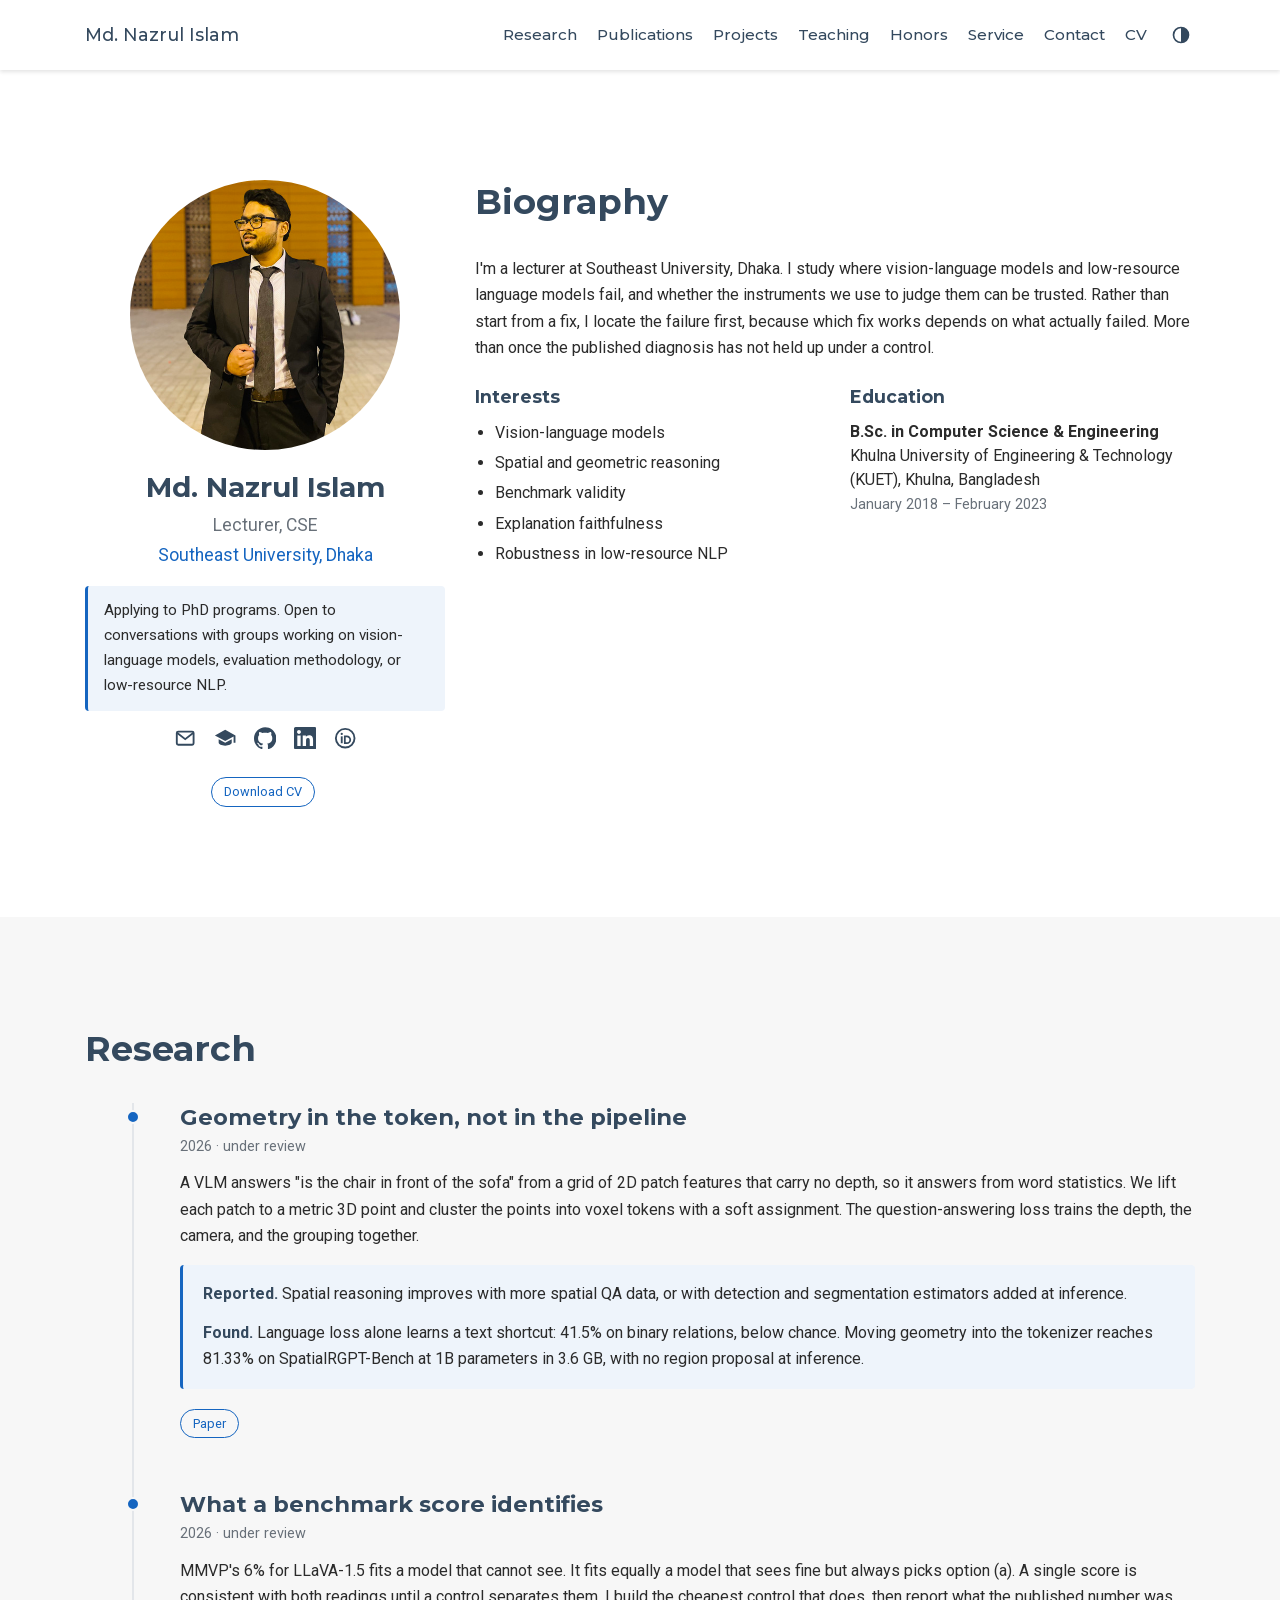
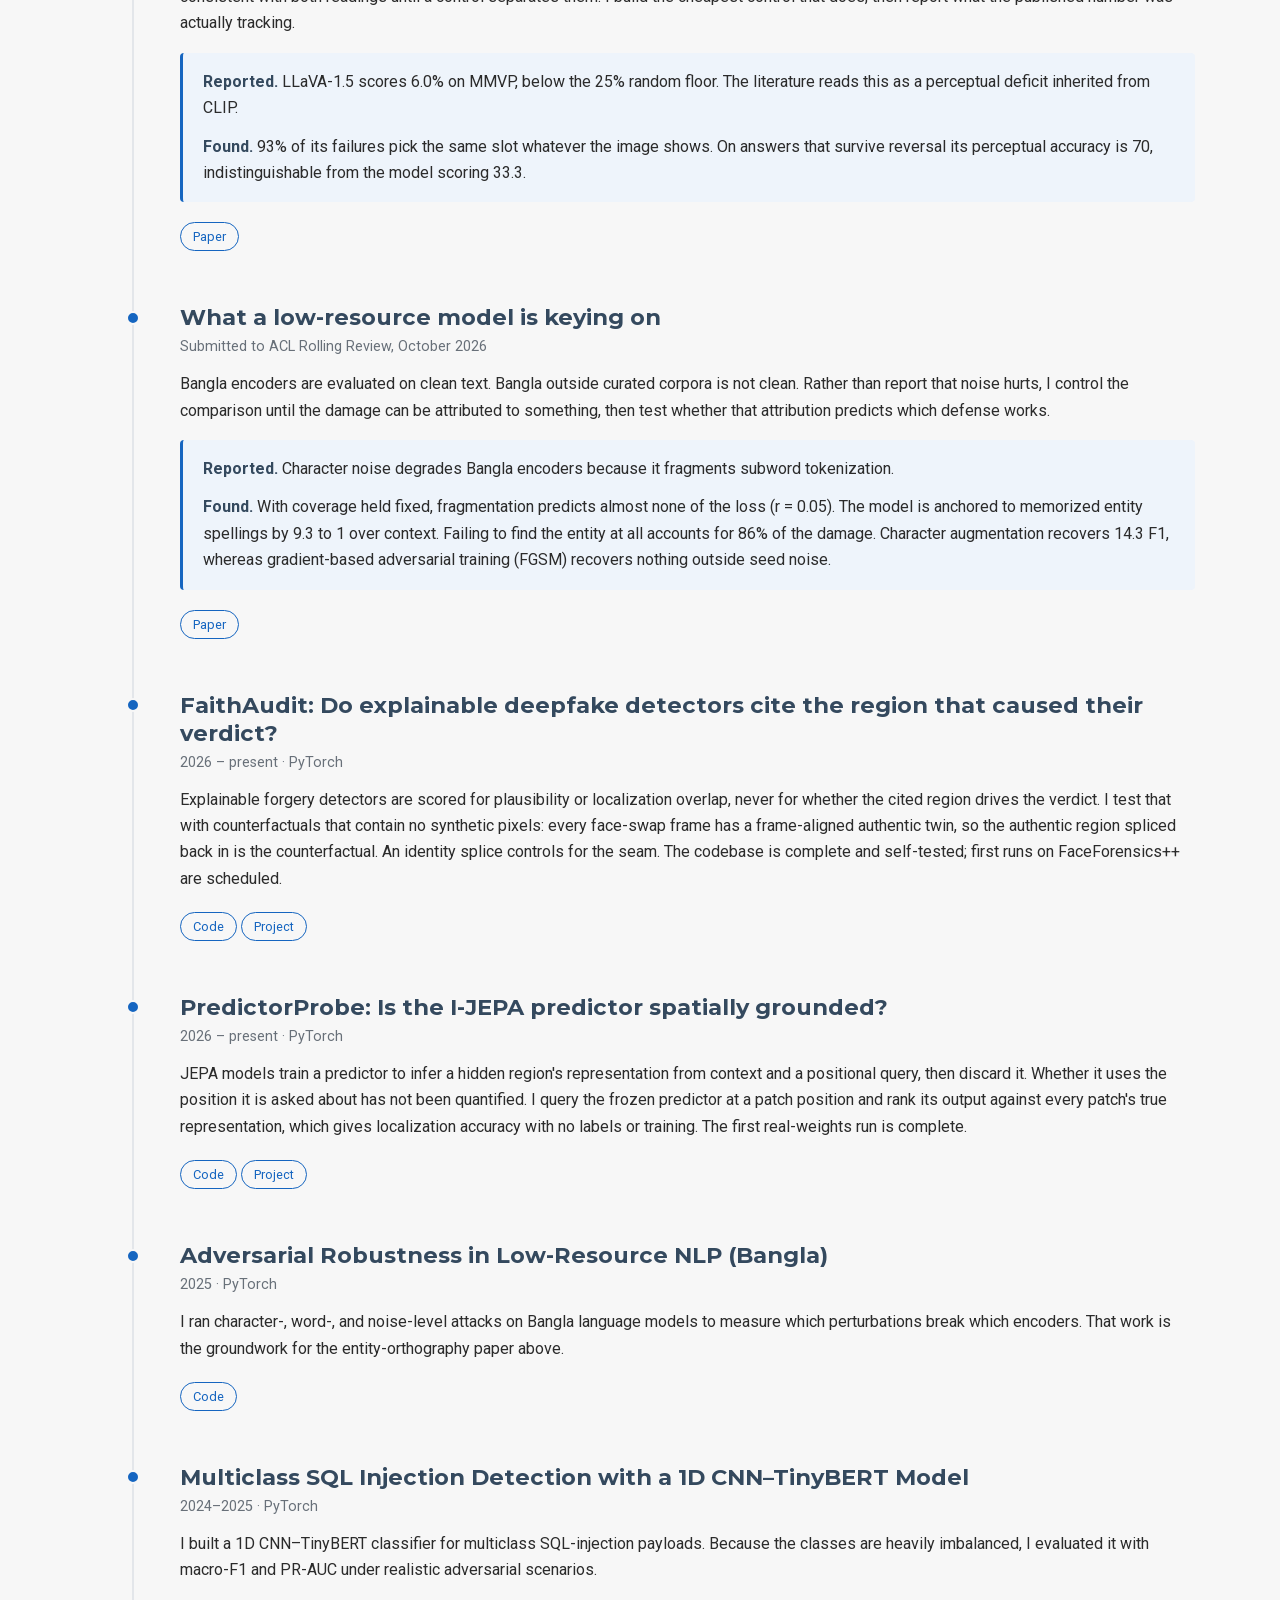
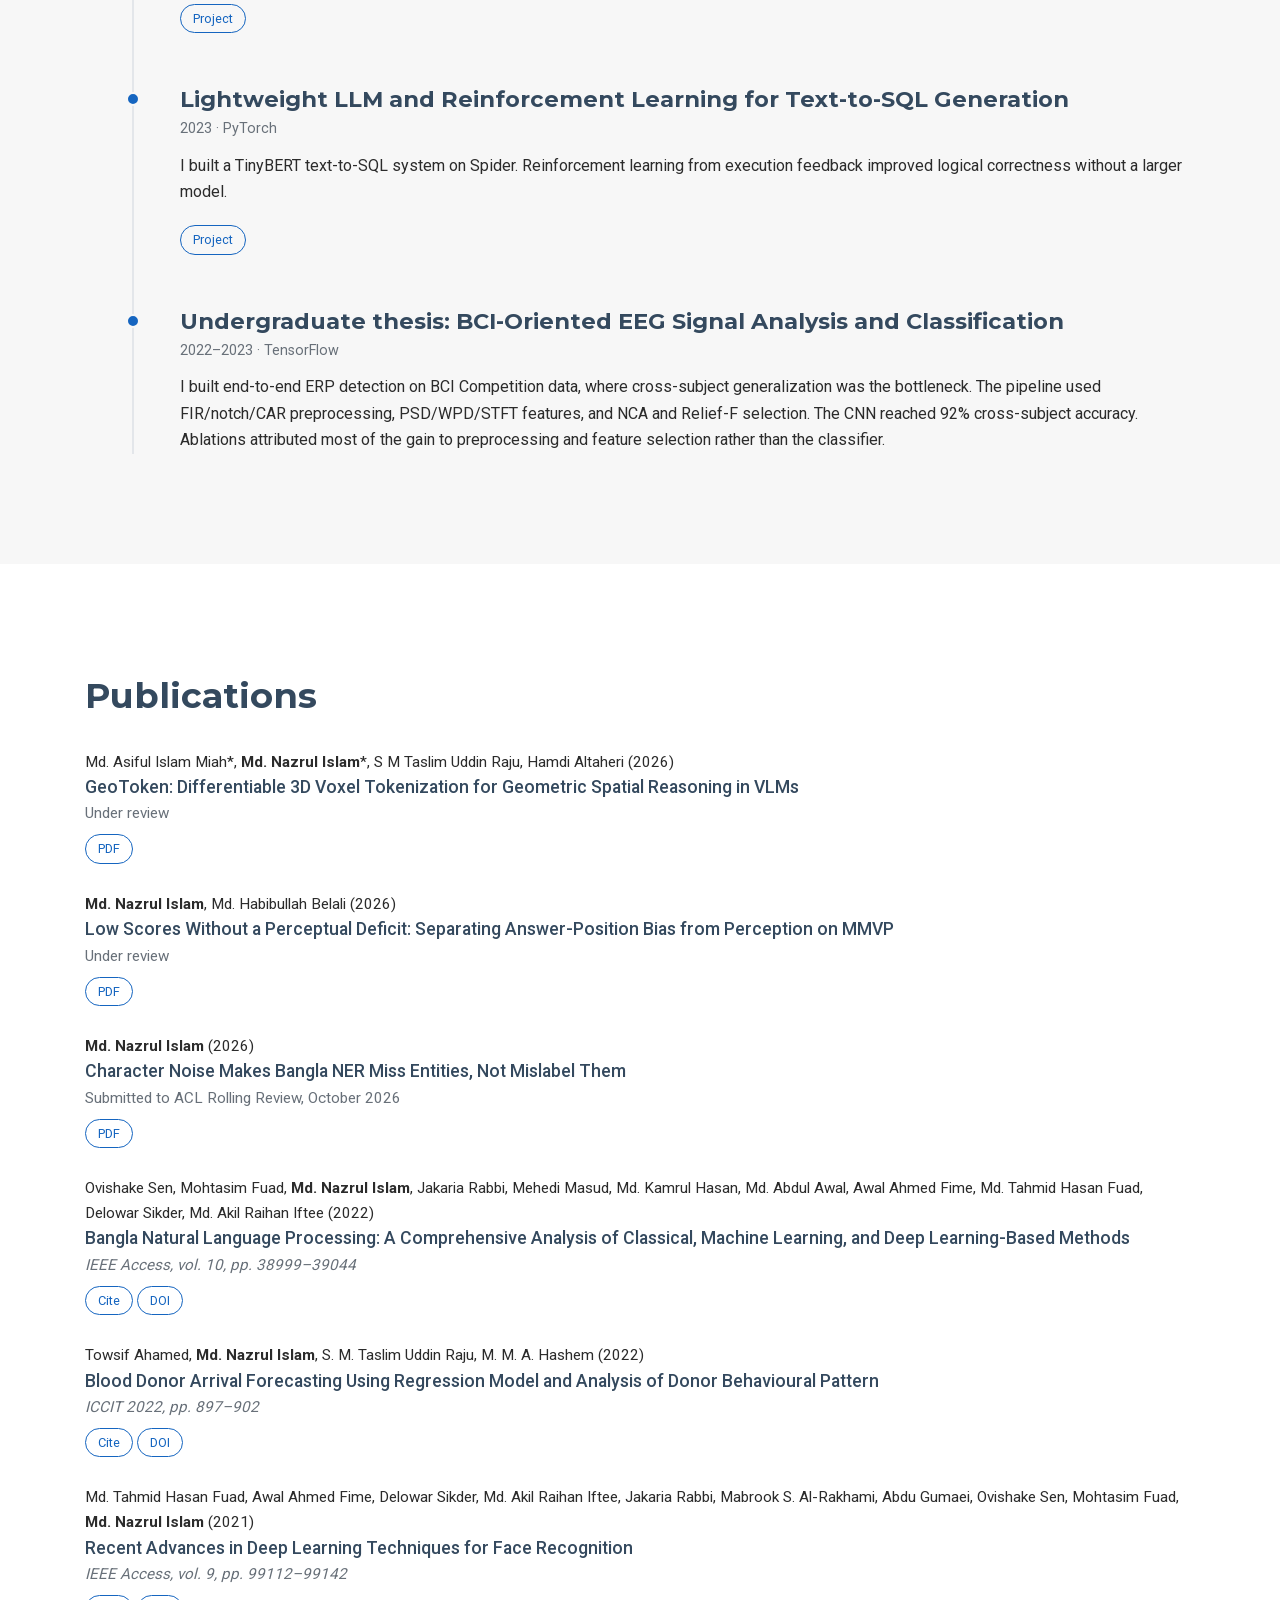
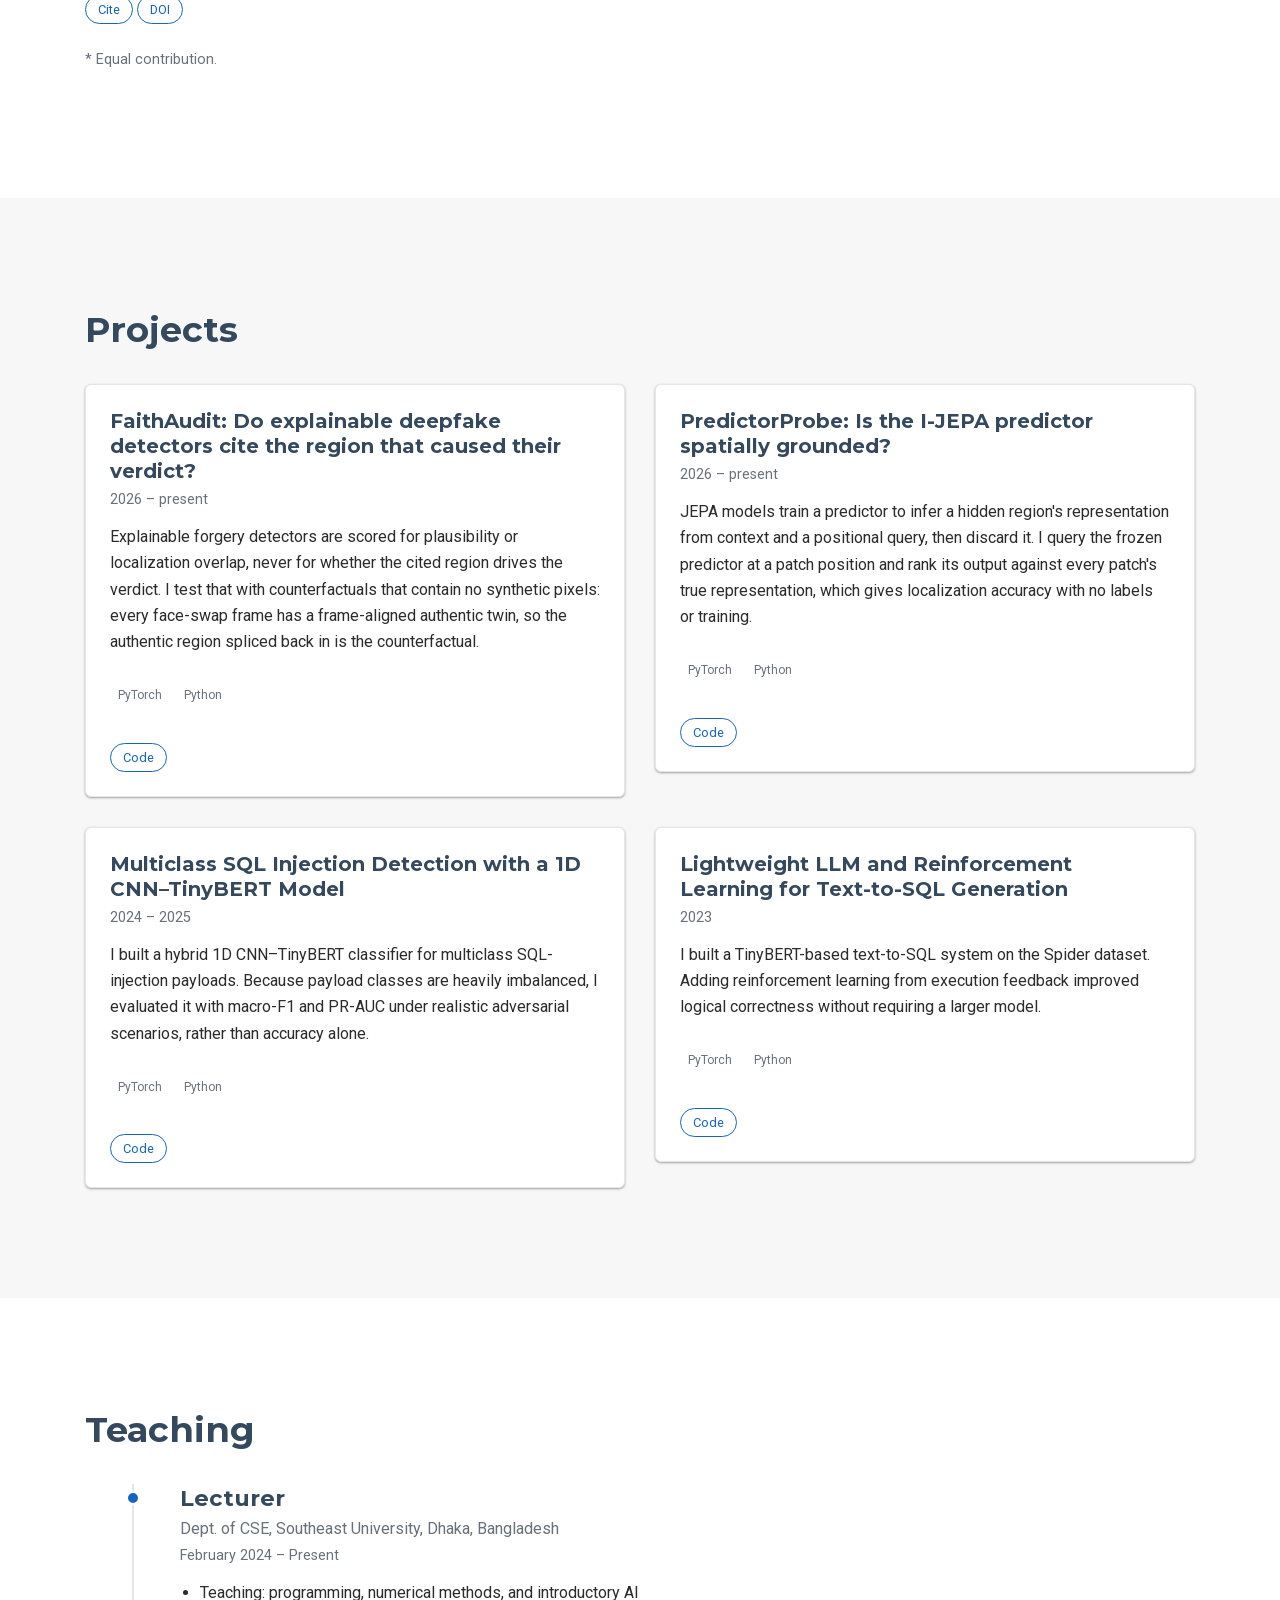
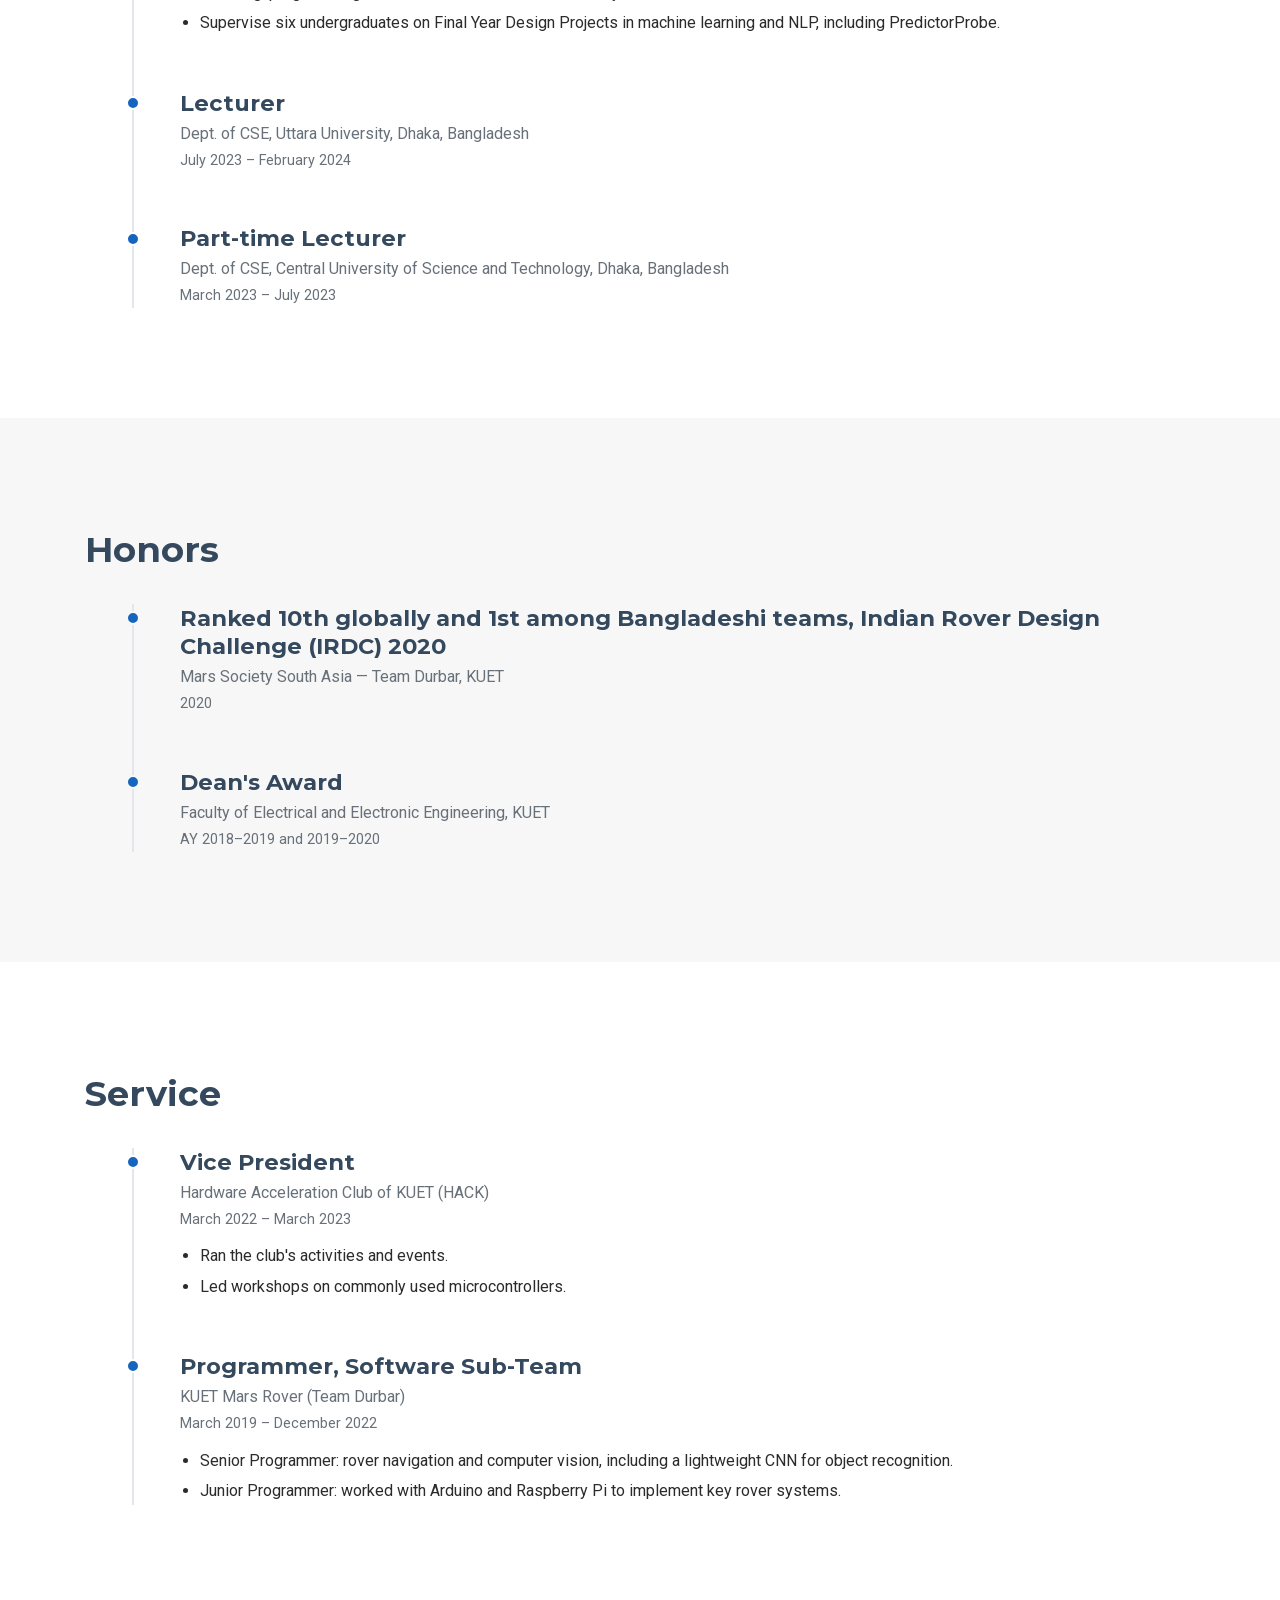
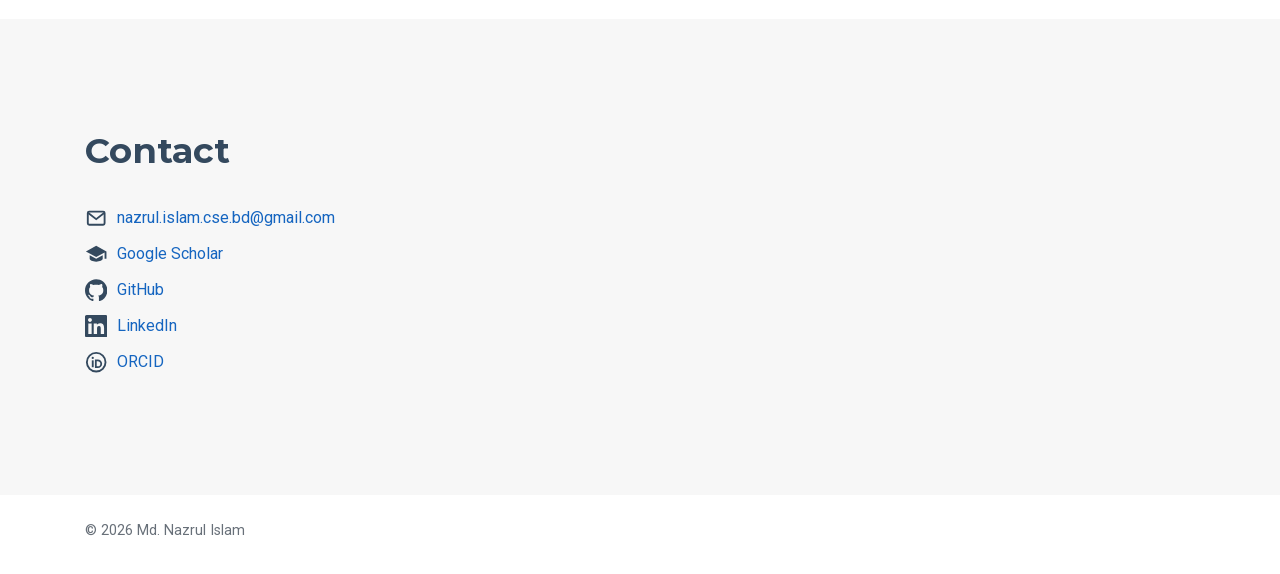
==== index.html @ b2d40207 "GeoToken: list under 2026, the year it was written and submitted Co-Authored-By: Claude Opus 5.5 <no" ====
<!DOCTYPE html>
<html lang="en">
<head>
<meta charset="utf-8">
<meta name="viewport" content="width=device-width, initial-scale=1">
<title>Md. Nazrul Islam — Vision-Language Models and Bangla NLP</title>
<link rel="canonical" href="https://nazrul-99.github.io/">
<meta property="og:type" content="website">
<meta property="og:site_name" content="Md. Nazrul Islam">
<meta property="og:title" content="Md. Nazrul Islam — Vision-Language Models and Bangla NLP">
<meta name="description" content="I&#39;m a lecturer at Southeast University, Dhaka. I study where vision-language models and low-resource language models fail, and whether the instruments we use to judge them can be trusted. Rather than…">
<meta property="og:description" content="I&#39;m a lecturer at Southeast University, Dhaka. I study where vision-language models and low-resource language models fail, and whether the instruments we use to judge them can be trusted. Rather than…">
<meta property="og:url" content="https://nazrul-99.github.io/">
<meta property="og:locale" content="en_US">
<link rel="icon" href="/static/favicon.png" type="image/png">
<meta property="og:image" content="https://nazrul-99.github.io/static/portrait.jpg">
<script type="application/ld+json">{
  "@context": "https://schema.org",
  "@graph": [
    {
      "@type": "Person",
      "@id": "https://nazrul-99.github.io/#person",
      "name": "Md. Nazrul Islam",
      "url": "https://nazrul-99.github.io/",
      "alternateName": [
        "Md Nazrul Islam",
        "Nazrul Islam"
      ],
      "sameAs": [
        "https://orcid.org/0000-0002-6385-5095",
        "https://scholar.google.com/citations?user=qr34ziEAAAAJ",
        "https://github.com/nazrul-99",
        "https://www.linkedin.com/in/md-nazrul-islam-nz/"
      ],
      "jobTitle": "Lecturer, CSE",
      "affiliation": {
        "@type": "Organization",
        "name": "Southeast University, Dhaka",
        "url": "https://cse.seu.edu.bd/employee/profile/MDAzMDA4"
      },
      "image": "https://nazrul-99.github.io/static/portrait.jpg",
      "knowsAbout": [
        "Vision-language models",
        "Spatial and geometric reasoning",
        "Benchmark validity",
        "Explanation faithfulness",
        "Robustness in low-resource NLP"
      ],
      "alumniOf": [
        {
          "@type": "CollegeOrUniversity",
          "name": "Khulna University of Engineering & Technology (KUET)"
        }
      ]
    },
    {
      "@type": "WebSite",
      "@id": "https://nazrul-99.github.io/#website",
      "url": "https://nazrul-99.github.io/",
      "name": "Md. Nazrul Islam",
      "publisher": {
        "@id": "https://nazrul-99.github.io/#person"
      }
    }
  ]
}</script>
<script>
/* Theme toggle -- the one JS allowance (DESIGN.md v2). Sets data-theme on
   <html>, remembers the choice, defaults to prefers-color-scheme. Runs before
   first paint so a stored choice never flashes. With JS off the button stays
   hidden and the OS setting applies. */
(function () {
  var root = document.documentElement, key = "theme", stored = null;
  var osDark = matchMedia("(prefers-color-scheme: dark)");
  try { stored = localStorage.getItem(key); } catch (e) {}
  if (stored === "dark" || stored === "light") root.setAttribute("data-theme", stored);
  function current() { return root.getAttribute("data-theme") || (osDark.matches ? "dark" : "light"); }
  document.addEventListener("DOMContentLoaded", function () {
    var btn = document.getElementById("theme-toggle");
    if (!btn) return;
    function sync() { btn.setAttribute("aria-pressed", String(current() === "dark")); }
    btn.hidden = false;
    sync();
    osDark.addEventListener("change", sync);
    btn.addEventListener("click", function () {
      root.setAttribute("data-theme", current() === "dark" ? "light" : "dark");
      try { localStorage.setItem(key, root.getAttribute("data-theme")); } catch (e) {}
      sync();
    });
  });
})();
</script>
<link rel="stylesheet" href="/static/style.css?v=c84f0a47df">
</head>
<body>
<a class="skip" href="#main">Skip to content</a>
<header class="navbar">
  <div class="container nav-inner">
    <a class="brand" href="#top">Md. Nazrul Islam</a>
    <nav aria-label="Primary">
      <a class="nav-research" href="#research">Research</a>
      <a class="nav-publications" href="#publications">Publications</a>
      <a class="nav-projects" href="#projects">Projects</a>
<a class="nav-teaching" href="#teaching">Teaching</a><a class="nav-honors" href="#honors">Honors</a><a class="nav-service" href="#service">Service</a>      <a class="nav-contact" href="#contact">Contact</a>
      <a href="/cv.pdf" rel="nofollow">CV</a>
      <button id="theme-toggle" type="button" class="theme-toggle" hidden aria-pressed="false" aria-label="Toggle dark mode"><svg class="icon" viewBox="0 0 24 24" aria-hidden="true" focusable="false"><circle cx="12" cy="12" r="9" fill="none" stroke="currentColor" stroke-width="2"/><path d="M12 3a9 9 0 0 1 0 18z" fill="currentColor"/></svg></button>
    </nav>
  </div>
</header>
<main id="main">

<section id="top" class="section about">
  <div class="container about-grid">
    <div class="about-side">
      <img class="portrait" src="/static/portrait.jpg" width="270" height="270" alt="">
      <p class="about-name">Md. Nazrul Islam</p>
<p class="about-role">Lecturer, CSE</p>      <p class="about-org"><a href="https://cse.seu.edu.bd/employee/profile/MDAzMDA4" target="_blank" rel="noopener noreferrer me">Southeast University, Dhaka</a></p>
      <p class="notice">Applying to PhD programs. Open to conversations with groups working on vision-language models, evaluation methodology, or low-resource NLP.</p>
      <ul class="icon-links" aria-label="Profiles">
        <li><a href="mailto:&#110;&#97;&#122;&#114;&#117;&#108;&#46;&#105;&#115;&#108;&#97;&#109;&#46;&#99;&#115;&#101;&#46;&#98;&#100;&#64;&#103;&#109;&#97;&#105;&#108;&#46;&#99;&#111;&#109;" aria-label="Email"><svg class="icon" viewBox="0 0 24 24" aria-hidden="true" focusable="false"><rect x="3" y="5" width="18" height="14" rx="1.5" fill="none" stroke="currentColor" stroke-width="2"/><path d="m3.5 6.5 8.5 6.5 8.5-6.5" fill="none" stroke="currentColor" stroke-width="2"/></svg></a></li>
<li><a href="https://scholar.google.com/citations?user=qr34ziEAAAAJ" target="_blank" rel="noopener noreferrer" aria-label="Google Scholar"><svg class="icon" viewBox="0 0 24 24" aria-hidden="true" focusable="false"><path d="M12 3 1 9l11 6 9-4.91V17h2V9L12 3z" fill="currentColor"/><path d="M5 13.18V17c0 1.66 3.13 3 7 3s7-1.34 7-3v-3.82l-7 3.82-7-3.82z" fill="currentColor"/></svg></a></li><li><a href="https://github.com/nazrul-99" target="_blank" rel="noopener noreferrer" aria-label="GitHub"><svg class="icon" viewBox="0 0 24 24" aria-hidden="true" focusable="false"><path fill="currentColor" d="M12 .297c-6.63 0-12 5.373-12 12 0 5.303 3.438 9.8 8.205 11.385.6.113.82-.258.82-.577 0-.285-.01-1.04-.015-2.04-3.338.724-4.042-1.61-4.042-1.61C4.422 18.07 3.633 17.7 3.633 17.7c-1.087-.744.084-.729.084-.729 1.205.084 1.838 1.236 1.838 1.236 1.07 1.835 2.809 1.305 3.495.998.108-.776.417-1.305.76-1.605-2.665-.3-5.466-1.332-5.466-5.93 0-1.31.465-2.38 1.235-3.22-.135-.303-.54-1.523.105-3.176 0 0 1.005-.322 3.3 1.23.96-.267 1.98-.399 3-.405 1.02.006 2.04.138 3 .405 2.28-1.552 3.285-1.23 3.285-1.23.645 1.653.24 2.873.12 3.176.765.84 1.23 1.91 1.23 3.22 0 4.61-2.805 5.625-5.475 5.92.42.36.81 1.096.81 2.22 0 1.606-.015 2.896-.015 3.286 0 .315.21.69.825.57C20.565 22.092 24 17.592 24 12.297c0-6.627-5.373-12-12-12"/></svg></a></li><li><a href="https://www.linkedin.com/in/md-nazrul-islam-nz/" target="_blank" rel="noopener noreferrer" aria-label="LinkedIn"><svg class="icon" viewBox="0 0 24 24" aria-hidden="true" focusable="false"><path fill="currentColor" d="M20.447 20.452h-3.554v-5.569c0-1.328-.027-3.037-1.852-3.037-1.853 0-2.136 1.445-2.136 2.939v5.667H9.351V9h3.414v1.561h.046c.477-.9 1.637-1.85 3.37-1.85 3.601 0 4.267 2.37 4.267 5.455v6.286zM5.337 7.433c-1.144 0-2.063-.926-2.063-2.065 0-1.138.92-2.063 2.063-2.063 1.14 0 2.064.925 2.064 2.063 0 1.139-.925 2.065-2.064 2.065zm1.782 13.019H3.555V9h3.564v11.452zM22.225 0H1.771C.792 0 0 .774 0 1.729v20.542C0 23.227.792 24 1.771 24h20.451C23.2 24 24 23.227 24 22.271V1.729C24 .774 23.2 0 22.222 0h.003z"/></svg></a></li><li><a href="https://orcid.org/0000-0002-6385-5095" target="_blank" rel="noopener noreferrer" aria-label="ORCID"><svg class="icon" viewBox="0 0 24 24" aria-hidden="true" focusable="false"><circle cx="12" cy="12" r="10" fill="none" stroke="currentColor" stroke-width="2"/><circle cx="8.3" cy="7.4" r="1.2" fill="currentColor"/><path d="M8.3 10v7.4" stroke="currentColor" stroke-width="2"/><path d="M11.6 10h2.1a3.7 3.7 0 0 1 0 7.4h-2.1z" fill="none" stroke="currentColor" stroke-width="1.9"/></svg></a></li>      </ul>
      <p class="about-cv"><a class="btn-pill" href="/cv.pdf" rel="nofollow" download>Download CV</a></p>
    </div>
    <div class="about-main">
      <h1 class="section-title">Biography</h1>
      <p class="bio">I&#39;m a lecturer at Southeast University, Dhaka. I study where vision-language models and low-resource language models fail, and whether the instruments we use to judge them can be trusted. Rather than start from a fix, I locate the failure first, because which fix works depends on what actually failed. More than once the published diagnosis has not held up under a control.</p>
      <div class="about-cols">
        <div>
          <h2 class="label">Interests</h2>
          <ul class="bullets">
<li>Vision-language models</li><li>Spatial and geometric reasoning</li><li>Benchmark validity</li><li>Explanation faithfulness</li><li>Robustness in low-resource NLP</li>          </ul>
        </div>
        <div>
          <h2 class="label">Education</h2>
          <ul class="edu">
            <li>
              <strong>B.Sc. in Computer Science &amp; Engineering</strong><br>
              Khulna University of Engineering &amp; Technology (KUET), Khulna, Bangladesh<br>
              <span class="meta">January 2018 – February 2023</span>
            </li>
          </ul>
        </div>
      </div>
    </div>
  </div>
</section>

<section id="research" class="section">
  <div class="container">
    <h1 class="section-title">Research</h1>
    <ol class="timeline">
      <li class="tl-item">
        <article class="card" id="geometry-in-the-token">
          <h2 class="card-title"><a href="https://drive.google.com/file/d/1ELj4VhWy8dj_DHJAQdN-i3FPRE4wxLzI/view?usp=sharing" target="_blank" rel="noopener noreferrer">Geometry in the token, not in the pipeline</a></h2>
          <p class="card-meta">2026 · under review</p>
          <p class="blurb">A VLM answers &#34;is the chair in front of the sofa&#34; from a grid of 2D patch features that carry no depth, so it answers from word statistics. We lift each patch to a metric 3D point and cluster the points into voxel tokens with a soft assignment. The question-answering loss trains the depth, the camera, and the grouping together.
</p>
          <dl class="claim">
            <div><dt>Reported</dt><dd>Spatial reasoning improves with more spatial QA data, or with detection and segmentation estimators added at inference.
</dd></div>
            <div><dt>Found</dt><dd>Language loss alone learns a text shortcut: 41.5% on binary relations, below chance. Moving geometry into the tokenizer reaches 81.33% on SpatialRGPT-Bench at 1B parameters in 3.6 GB, with no region proposal at inference.
</dd></div>
          </dl>
          <p class="card-actions">
<a class="btn-pill" href="#geotoken">Paper</a>          </p>
        </article>
      </li>
      <li class="tl-item">
        <article class="card" id="what-a-score-identifies">
          <h2 class="card-title"><a href="https://drive.google.com/file/d/1UDr-B_FffHD4PoJ-6FCMyF1hHBAY2T0h/view?usp=drive_link" target="_blank" rel="noopener noreferrer">What a benchmark score identifies</a></h2>
          <p class="card-meta">2026 · under review</p>
          <p class="blurb">MMVP&#39;s 6% for LLaVA-1.5 fits a model that cannot see. It fits equally a model that sees fine but always picks option (a). A single score is consistent with both readings until a control separates them. I build the cheapest control that does, then report what the published number was actually tracking.
</p>
          <dl class="claim">
            <div><dt>Reported</dt><dd>LLaVA-1.5 scores 6.0% on MMVP, below the 25% random floor. The literature reads this as a perceptual deficit inherited from CLIP.
</dd></div>
            <div><dt>Found</dt><dd>93% of its failures pick the same slot whatever the image shows. On answers that survive reversal its perceptual accuracy is 70, indistinguishable from the model scoring 33.3.
</dd></div>
          </dl>
          <p class="card-actions">
<a class="btn-pill" href="#mmvp-position-bias">Paper</a>          </p>
        </article>
      </li>
      <li class="tl-item">
        <article class="card" id="what-a-low-resource-model-keys-on">
          <h2 class="card-title"><a href="https://drive.google.com/file/d/1UVrMuyEz3BboiWVay6Fi1jTbIHSLEYx5/view?usp=sharing" target="_blank" rel="noopener noreferrer">What a low-resource model is keying on</a></h2>
          <p class="card-meta">Submitted to ACL Rolling Review, October 2026</p>
          <p class="blurb">Bangla encoders are evaluated on clean text. Bangla outside curated corpora is not clean. Rather than report that noise hurts, I control the comparison until the damage can be attributed to something, then test whether that attribution predicts which defense works.
</p>
          <dl class="claim">
            <div><dt>Reported</dt><dd>Character noise degrades Bangla encoders because it fragments subword tokenization.
</dd></div>
            <div><dt>Found</dt><dd>With coverage held fixed, fragmentation predicts almost none of the loss (r = 0.05). The model is anchored to memorized entity spellings by 9.3 to 1 over context. Failing to find the entity at all accounts for 86% of the damage. Character augmentation recovers 14.3 F1, whereas gradient-based adversarial training (FGSM) recovers nothing outside seed noise.
</dd></div>
          </dl>
          <p class="card-actions">
<a class="btn-pill" href="#bangla-ner-orthography">Paper</a>          </p>
        </article>
      </li>
      <li class="tl-item">
        <article class="card">
          <h2 class="card-title"><a href="https://github.com/nazrul-99/counterfactual-citation-audit" target="_blank" rel="noopener noreferrer">FaithAudit: Do explainable deepfake detectors cite the region that caused their verdict?</a></h2>
          <p class="card-meta">2026 – present · PyTorch</p>
          <p class="blurb">Explainable forgery detectors are scored for plausibility or localization overlap, never for whether the cited region drives the verdict. I test that with counterfactuals that contain no synthetic pixels: every face-swap frame has a frame-aligned authentic twin, so the authentic region spliced back in is the counterfactual. An identity splice controls for the seam. The codebase is complete and self-tested; first runs on FaceForensics++ are scheduled.</p>
          <p class="card-actions">
<a class="btn-pill" href="https://github.com/nazrul-99/counterfactual-citation-audit" target="_blank" rel="noopener noreferrer">Code</a><a class="btn-pill" href="#faithaudit">Project</a>          </p>
        </article>
      </li>
      <li class="tl-item">
        <article class="card">
          <h2 class="card-title"><a href="https://github.com/nazrul-99/jepa-spatial-probe" target="_blank" rel="noopener noreferrer">PredictorProbe: Is the I-JEPA predictor spatially grounded?</a></h2>
          <p class="card-meta">2026 – present · PyTorch</p>
          <p class="blurb">JEPA models train a predictor to infer a hidden region&#39;s representation from context and a positional query, then discard it. Whether it uses the position it is asked about has not been quantified. I query the frozen predictor at a patch position and rank its output against every patch&#39;s true representation, which gives localization accuracy with no labels or training. The first real-weights run is complete.</p>
          <p class="card-actions">
<a class="btn-pill" href="https://github.com/nazrul-99/jepa-spatial-probe" target="_blank" rel="noopener noreferrer">Code</a><a class="btn-pill" href="#predictorprobe">Project</a>          </p>
        </article>
      </li>
      <li class="tl-item">
        <article class="card">
          <h2 class="card-title"><a href="https://github.com/nazrul-99/Bangla-Ner-Adversial-Attack" target="_blank" rel="noopener noreferrer">Adversarial Robustness in Low-Resource NLP (Bangla)</a></h2>
          <p class="card-meta">2025 · PyTorch</p>
          <p class="blurb">I ran character-, word-, and noise-level attacks on Bangla language models to measure which perturbations break which encoders. That work is the groundwork for the entity-orthography paper above.</p>
          <p class="card-actions">
<a class="btn-pill" href="https://github.com/nazrul-99/Bangla-Ner-Adversial-Attack" target="_blank" rel="noopener noreferrer">Code</a>          </p>
        </article>
      </li>
      <li class="tl-item">
        <article class="card">
          <h2 class="card-title"><a href="#sql-injection">Multiclass SQL Injection Detection with a 1D CNN–TinyBERT Model</a></h2>
          <p class="card-meta">2024–2025 · PyTorch</p>
          <p class="blurb">I built a 1D CNN–TinyBERT classifier for multiclass SQL-injection payloads. Because the classes are heavily imbalanced, I evaluated it with macro-F1 and PR-AUC under realistic adversarial scenarios.</p>
          <p class="card-actions">
<a class="btn-pill" href="#sql-injection">Project</a>          </p>
        </article>
      </li>
      <li class="tl-item">
        <article class="card">
          <h2 class="card-title"><a href="#text-to-sql">Lightweight LLM and Reinforcement Learning for Text-to-SQL Generation</a></h2>
          <p class="card-meta">2023 · PyTorch</p>
          <p class="blurb">I built a TinyBERT text-to-SQL system on Spider. Reinforcement learning from execution feedback improved logical correctness without a larger model.</p>
          <p class="card-actions">
<a class="btn-pill" href="#text-to-sql">Project</a>          </p>
        </article>
      </li>
      <li class="tl-item">
        <article class="card">
          <h2 class="card-title">Undergraduate thesis: BCI-Oriented EEG Signal Analysis and Classification</h2>
          <p class="card-meta">2022–2023 · TensorFlow</p>
          <p class="blurb">I built end-to-end ERP detection on BCI Competition data, where cross-subject generalization was the bottleneck. The pipeline used FIR/notch/CAR preprocessing, PSD/WPD/STFT features, and NCA and Relief-F selection. The CNN reached 92% cross-subject accuracy. Ablations attributed most of the gain to preprocessing and feature selection rather than the classifier.</p>
        </article>
      </li>
    </ol>
  </div>
</section>

<section id="publications" class="section">
  <div class="container">
    <h1 class="section-title">Publications</h1>
    <div class="pub-list">
<article class="pub" id="geotoken">
  <p class="pub-authors">Md. Asiful Islam Miah*, <strong>Md. Nazrul Islam</strong>*, S M Taslim Uddin Raju, Hamdi Altaheri (2026)</p>
  <h2 class="pub-title"><a href="https://drive.google.com/file/d/1ELj4VhWy8dj_DHJAQdN-i3FPRE4wxLzI/view?usp=sharing" target="_blank" rel="noopener noreferrer">GeoToken: Differentiable 3D Voxel Tokenization for Geometric Spatial Reasoning in VLMs</a></h2>
  <p class="pub-venue">Under review</p>
  <div class="pub-actions">
<a class="btn-pill" href="https://drive.google.com/file/d/1ELj4VhWy8dj_DHJAQdN-i3FPRE4wxLzI/view?usp=sharing" target="_blank" rel="noopener noreferrer">PDF</a>  </div>
</article><article class="pub" id="mmvp-position-bias">
  <p class="pub-authors"><strong>Md. Nazrul Islam</strong>, Md. Habibullah Belali (2026)</p>
  <h2 class="pub-title"><a href="https://drive.google.com/file/d/1UDr-B_FffHD4PoJ-6FCMyF1hHBAY2T0h/view?usp=drive_link" target="_blank" rel="noopener noreferrer">Low Scores Without a Perceptual Deficit: Separating Answer-Position Bias from Perception on MMVP</a></h2>
  <p class="pub-venue">Under review</p>
  <div class="pub-actions">
<a class="btn-pill" href="https://drive.google.com/file/d/1UDr-B_FffHD4PoJ-6FCMyF1hHBAY2T0h/view?usp=drive_link" target="_blank" rel="noopener noreferrer">PDF</a>  </div>
</article><article class="pub" id="bangla-ner-orthography">
  <p class="pub-authors"><strong>Md. Nazrul Islam</strong> (2026)</p>
  <h2 class="pub-title"><a href="https://drive.google.com/file/d/1UVrMuyEz3BboiWVay6Fi1jTbIHSLEYx5/view?usp=sharing" target="_blank" rel="noopener noreferrer">Character Noise Makes Bangla NER Miss Entities, Not Mislabel Them</a></h2>
  <p class="pub-venue">Submitted to ACL Rolling Review, October 2026</p>
  <div class="pub-actions">
<a class="btn-pill" href="https://drive.google.com/file/d/1UVrMuyEz3BboiWVay6Fi1jTbIHSLEYx5/view?usp=sharing" target="_blank" rel="noopener noreferrer">PDF</a>  </div>
</article><article class="pub" id="bnlp-survey">
  <p class="pub-authors">Ovishake Sen, Mohtasim Fuad, <strong>Md. Nazrul Islam</strong>, Jakaria Rabbi, Mehedi Masud, Md. Kamrul Hasan, Md. Abdul Awal, Awal Ahmed Fime, Md. Tahmid Hasan Fuad, Delowar Sikder, Md. Akil Raihan Iftee (2022)</p>
  <h2 class="pub-title"><a href="https://doi.org/10.1109/ACCESS.2022.3165563" target="_blank" rel="noopener noreferrer">Bangla Natural Language Processing: A Comprehensive Analysis of Classical, Machine Learning, and Deep Learning-Based Methods</a></h2>
  <p class="pub-venue"><em>IEEE Access, vol. 10, pp. 38999–39044</em></p>
  <div class="pub-actions">
    <details class="cite">
      <summary class="btn-pill">Cite</summary>
      <pre>@article{sen2022bangla,
  author  = {Sen, Ovishake and Fuad, Mohtasim and Islam, Md. Nazrul and Rabbi, Jakaria and Masud, Mehedi and Hasan, Md. Kamrul and Awal, Md. Abdul and Fime, Awal Ahmed and Fuad, Md. Tahmid Hasan and Sikder, Delowar and Iftee, Md. Akil Raihan},
  title   = {Bangla Natural Language Processing: A Comprehensive Analysis of Classical, Machine Learning, and Deep Learning-Based Methods},
  journal = {IEEE Access},
  volume  = {10},
  pages   = {38999--39044},
  year    = {2022},
  doi     = {10.1109/ACCESS.2022.3165563}
}
</pre>
    </details>
<a class="btn-pill" href="https://doi.org/10.1109/ACCESS.2022.3165563" target="_blank" rel="noopener noreferrer">DOI</a>  </div>
</article><article class="pub" id="blood-donor-forecasting">
  <p class="pub-authors">Towsif Ahamed, <strong>Md. Nazrul Islam</strong>, S. M. Taslim Uddin Raju, M. M. A. Hashem (2022)</p>
  <h2 class="pub-title"><a href="https://doi.org/10.1109/ICCIT57492.2022.10054710" target="_blank" rel="noopener noreferrer">Blood Donor Arrival Forecasting Using Regression Model and Analysis of Donor Behavioural Pattern</a></h2>
  <p class="pub-venue"><em>ICCIT 2022, pp. 897–902</em></p>
  <div class="pub-actions">
    <details class="cite">
      <summary class="btn-pill">Cite</summary>
      <pre>@inproceedings{ahamed2022blood,
  author    = {Ahamed, Towsif and Islam, Md. Nazrul and Raju, S. M. Taslim Uddin and Hashem, M. M. A.},
  title     = {Blood Donor Arrival Forecasting Using Regression Model and Analysis of Donor Behavioural Pattern},
  booktitle = {2022 25th International Conference on Computer and Information Technology (ICCIT)},
  pages     = {897--902},
  year      = {2022},
  doi       = {10.1109/ICCIT57492.2022.10054710}
}
</pre>
    </details>
<a class="btn-pill" href="https://doi.org/10.1109/ICCIT57492.2022.10054710" target="_blank" rel="noopener noreferrer">DOI</a>  </div>
</article><article class="pub" id="face-recognition-survey">
  <p class="pub-authors">Md. Tahmid Hasan Fuad, Awal Ahmed Fime, Delowar Sikder, Md. Akil Raihan Iftee, Jakaria Rabbi, Mabrook S. Al-Rakhami, Abdu Gumaei, Ovishake Sen, Mohtasim Fuad, <strong>Md. Nazrul Islam</strong> (2021)</p>
  <h2 class="pub-title"><a href="https://doi.org/10.1109/ACCESS.2021.3096136" target="_blank" rel="noopener noreferrer">Recent Advances in Deep Learning Techniques for Face Recognition</a></h2>
  <p class="pub-venue"><em>IEEE Access, vol. 9, pp. 99112–99142</em></p>
  <div class="pub-actions">
    <details class="cite">
      <summary class="btn-pill">Cite</summary>
      <pre>@article{fuad2021recent,
  author  = {Fuad, Md. Tahmid Hasan and Fime, Awal Ahmed and Sikder, Delowar and Iftee, Md. Akil Raihan and Rabbi, Jakaria and Al-Rakhami, Mabrook S. and Gumaei, Abdu and Sen, Ovishake and Fuad, Mohtasim and Islam, Md. Nazrul},
  title   = {Recent Advances in Deep Learning Techniques for Face Recognition},
  journal = {IEEE Access},
  volume  = {9},
  pages   = {99112--99142},
  year    = {2021},
  doi     = {10.1109/ACCESS.2021.3096136}
}
</pre>
    </details>
<a class="btn-pill" href="https://doi.org/10.1109/ACCESS.2021.3096136" target="_blank" rel="noopener noreferrer">DOI</a>  </div>
</article>    </div>
<p class="footnote">* Equal contribution.</p>  </div>
</section>

<section id="projects" class="section">
  <div class="container">
    <h1 class="section-title">Projects</h1>
    <div class="card-grid">
<article class="card project-card" id="faithaudit">
  <h2 class="card-title"><a href="https://github.com/nazrul-99/counterfactual-citation-audit" target="_blank" rel="noopener noreferrer">FaithAudit: Do explainable deepfake detectors cite the region that caused their verdict?</a></h2>
<p class="card-meta">2026 – present</p>  <p>Explainable forgery detectors are scored for plausibility or localization overlap, never for whether the cited region drives the verdict. I test that with counterfactuals that contain no synthetic pixels: every face-swap frame has a frame-aligned authentic twin, so the authentic region spliced back in is the counterfactual.
</p>
  <p class="tags"><span class="tag">PyTorch</span><span class="tag">Python</span></p>
  <p class="card-actions"><a class="btn-pill" href="https://github.com/nazrul-99/counterfactual-citation-audit" target="_blank" rel="noopener noreferrer">Code</a></p>
</article><article class="card project-card" id="predictorprobe">
  <h2 class="card-title"><a href="https://github.com/nazrul-99/jepa-spatial-probe" target="_blank" rel="noopener noreferrer">PredictorProbe: Is the I-JEPA predictor spatially grounded?</a></h2>
<p class="card-meta">2026 – present</p>  <p>JEPA models train a predictor to infer a hidden region&#39;s representation from context and a positional query, then discard it. I query the frozen predictor at a patch position and rank its output against every patch&#39;s true representation, which gives localization accuracy with no labels or training.
</p>
  <p class="tags"><span class="tag">PyTorch</span><span class="tag">Python</span></p>
  <p class="card-actions"><a class="btn-pill" href="https://github.com/nazrul-99/jepa-spatial-probe" target="_blank" rel="noopener noreferrer">Code</a></p>
</article><article class="card project-card" id="sql-injection">
  <h2 class="card-title"><a href="https://github.com/nazrul-99/SQLi" target="_blank" rel="noopener noreferrer">Multiclass SQL Injection Detection with a 1D CNN–TinyBERT Model</a></h2>
<p class="card-meta">2024 – 2025</p>  <p>I built a hybrid 1D CNN–TinyBERT classifier for multiclass SQL-injection payloads. Because payload classes are heavily imbalanced, I evaluated it with macro-F1 and PR-AUC under realistic adversarial scenarios, rather than accuracy alone.
</p>
  <p class="tags"><span class="tag">PyTorch</span><span class="tag">Python</span></p>
  <p class="card-actions"><a class="btn-pill" href="https://github.com/nazrul-99/SQLi" target="_blank" rel="noopener noreferrer">Code</a></p>
</article><article class="card project-card" id="text-to-sql">
  <h2 class="card-title"><a href="https://github.com/nazrul-99/Text-to-Sql" target="_blank" rel="noopener noreferrer">Lightweight LLM and Reinforcement Learning for Text-to-SQL Generation</a></h2>
<p class="card-meta">2023</p>  <p>I built a TinyBERT-based text-to-SQL system on the Spider dataset. Adding reinforcement learning from execution feedback improved logical correctness without requiring a larger model.
</p>
  <p class="tags"><span class="tag">PyTorch</span><span class="tag">Python</span></p>
  <p class="card-actions"><a class="btn-pill" href="https://github.com/nazrul-99/Text-to-Sql" target="_blank" rel="noopener noreferrer">Code</a></p>
</article>    </div>
  </div>
</section>

<section id="teaching" class="section">
  <div class="container">
    <h1 class="section-title">Teaching</h1>
    <ol class="timeline">
      <li class="tl-item">
        <article class="card">
          <h2 class="card-title">Lecturer</h2>
          <p class="card-subtitle">Dept. of CSE, Southeast University, Dhaka, Bangladesh</p>
          <p class="card-meta">February 2024 – Present</p>
          <ul class="bullets">
<li>Teaching: programming, numerical methods, and introductory AI</li><li>Supervise six undergraduates on Final Year Design Projects in machine learning and NLP, including PredictorProbe.</li>          </ul>
        </article>
      </li>
      <li class="tl-item">
        <article class="card">
          <h2 class="card-title">Lecturer</h2>
          <p class="card-subtitle">Dept. of CSE, Uttara University, Dhaka, Bangladesh</p>
          <p class="card-meta">July 2023 – February 2024</p>
        </article>
      </li>
      <li class="tl-item">
        <article class="card">
          <h2 class="card-title">Part-time Lecturer</h2>
          <p class="card-subtitle">Dept. of CSE, Central University of Science and Technology, Dhaka, Bangladesh</p>
          <p class="card-meta">March 2023 – July 2023</p>
        </article>
      </li>
    </ol>
  </div>
</section>

<section id="honors" class="section">
  <div class="container">
    <h1 class="section-title">Honors</h1>
    <ol class="timeline">
      <li class="tl-item">
        <article class="card">
          <h2 class="card-title">Ranked 10th globally and 1st among Bangladeshi teams, Indian Rover Design Challenge (IRDC) 2020</h2>
<p class="card-subtitle">Mars Society South Asia — Team Durbar, KUET</p>          <p class="card-meta">2020</p>
        </article>
      </li>
      <li class="tl-item">
        <article class="card">
          <h2 class="card-title">Dean&#39;s Award</h2>
<p class="card-subtitle">Faculty of Electrical and Electronic Engineering, KUET</p>          <p class="card-meta">AY 2018–2019 and 2019–2020</p>
        </article>
      </li>
    </ol>
  </div>
</section>
<section id="service" class="section">
  <div class="container">
    <h1 class="section-title">Service</h1>
    <ol class="timeline">
      <li class="tl-item">
        <article class="card">
          <h2 class="card-title">Vice President</h2>
<p class="card-subtitle">Hardware Acceleration Club of KUET (HACK)</p>          <p class="card-meta">March 2022 – March 2023</p>
          <ul class="bullets">
<li>Ran the club&#39;s activities and events.</li><li>Led workshops on commonly used microcontrollers.</li>          </ul>
        </article>
      </li>
      <li class="tl-item">
        <article class="card">
          <h2 class="card-title">Programmer, Software Sub-Team</h2>
<p class="card-subtitle">KUET Mars Rover (Team Durbar)</p>          <p class="card-meta">March 2019 – December 2022</p>
          <ul class="bullets">
<li>Senior Programmer: rover navigation and computer vision, including a lightweight CNN for object recognition.</li><li>Junior Programmer: worked with Arduino and Raspberry Pi to implement key rover systems.</li>          </ul>
        </article>
      </li>
    </ol>
  </div>
</section>

<section id="contact" class="section">
  <div class="container">
    <h1 class="section-title">Contact</h1>
    <ul class="contact-list">
      <li><svg class="icon" viewBox="0 0 24 24" aria-hidden="true" focusable="false"><rect x="3" y="5" width="18" height="14" rx="1.5" fill="none" stroke="currentColor" stroke-width="2"/><path d="m3.5 6.5 8.5 6.5 8.5-6.5" fill="none" stroke="currentColor" stroke-width="2"/></svg> <a href="mailto:&#110;&#97;&#122;&#114;&#117;&#108;&#46;&#105;&#115;&#108;&#97;&#109;&#46;&#99;&#115;&#101;&#46;&#98;&#100;&#64;&#103;&#109;&#97;&#105;&#108;&#46;&#99;&#111;&#109;">&#110;&#97;&#122;&#114;&#117;&#108;&#46;&#105;&#115;&#108;&#97;&#109;&#46;&#99;&#115;&#101;&#46;&#98;&#100;&#64;&#103;&#109;&#97;&#105;&#108;&#46;&#99;&#111;&#109;</a></li>
<li><svg class="icon" viewBox="0 0 24 24" aria-hidden="true" focusable="false"><path d="M12 3 1 9l11 6 9-4.91V17h2V9L12 3z" fill="currentColor"/><path d="M5 13.18V17c0 1.66 3.13 3 7 3s7-1.34 7-3v-3.82l-7 3.82-7-3.82z" fill="currentColor"/></svg> <a href="https://scholar.google.com/citations?user=qr34ziEAAAAJ" target="_blank" rel="noopener noreferrer">Google Scholar</a></li><li><svg class="icon" viewBox="0 0 24 24" aria-hidden="true" focusable="false"><path fill="currentColor" d="M12 .297c-6.63 0-12 5.373-12 12 0 5.303 3.438 9.8 8.205 11.385.6.113.82-.258.82-.577 0-.285-.01-1.04-.015-2.04-3.338.724-4.042-1.61-4.042-1.61C4.422 18.07 3.633 17.7 3.633 17.7c-1.087-.744.084-.729.084-.729 1.205.084 1.838 1.236 1.838 1.236 1.07 1.835 2.809 1.305 3.495.998.108-.776.417-1.305.76-1.605-2.665-.3-5.466-1.332-5.466-5.93 0-1.31.465-2.38 1.235-3.22-.135-.303-.54-1.523.105-3.176 0 0 1.005-.322 3.3 1.23.96-.267 1.98-.399 3-.405 1.02.006 2.04.138 3 .405 2.28-1.552 3.285-1.23 3.285-1.23.645 1.653.24 2.873.12 3.176.765.84 1.23 1.91 1.23 3.22 0 4.61-2.805 5.625-5.475 5.92.42.36.81 1.096.81 2.22 0 1.606-.015 2.896-.015 3.286 0 .315.21.69.825.57C20.565 22.092 24 17.592 24 12.297c0-6.627-5.373-12-12-12"/></svg> <a href="https://github.com/nazrul-99" target="_blank" rel="noopener noreferrer">GitHub</a></li><li><svg class="icon" viewBox="0 0 24 24" aria-hidden="true" focusable="false"><path fill="currentColor" d="M20.447 20.452h-3.554v-5.569c0-1.328-.027-3.037-1.852-3.037-1.853 0-2.136 1.445-2.136 2.939v5.667H9.351V9h3.414v1.561h.046c.477-.9 1.637-1.85 3.37-1.85 3.601 0 4.267 2.37 4.267 5.455v6.286zM5.337 7.433c-1.144 0-2.063-.926-2.063-2.065 0-1.138.92-2.063 2.063-2.063 1.14 0 2.064.925 2.064 2.063 0 1.139-.925 2.065-2.064 2.065zm1.782 13.019H3.555V9h3.564v11.452zM22.225 0H1.771C.792 0 0 .774 0 1.729v20.542C0 23.227.792 24 1.771 24h20.451C23.2 24 24 23.227 24 22.271V1.729C24 .774 23.2 0 22.222 0h.003z"/></svg> <a href="https://www.linkedin.com/in/md-nazrul-islam-nz/" target="_blank" rel="noopener noreferrer">LinkedIn</a></li><li><svg class="icon" viewBox="0 0 24 24" aria-hidden="true" focusable="false"><circle cx="12" cy="12" r="10" fill="none" stroke="currentColor" stroke-width="2"/><circle cx="8.3" cy="7.4" r="1.2" fill="currentColor"/><path d="M8.3 10v7.4" stroke="currentColor" stroke-width="2"/><path d="M11.6 10h2.1a3.7 3.7 0 0 1 0 7.4h-2.1z" fill="none" stroke="currentColor" stroke-width="1.9"/></svg> <a href="https://orcid.org/0000-0002-6385-5095" target="_blank" rel="noopener noreferrer">ORCID</a></li>    </ul>
  </div>
</section>
</main>
<footer class="site-footer">
  <div class="container">
    <p>© 2026 Md. Nazrul Islam</p>
  </div>
</footer>
</body>
</html>
---- static/style.css ----
/* ---------------------------------------------------------------------------
   Md. Nazrul Islam — academic portfolio
   Implements _source/DESIGN.md v2: the Wowchemy "ocean" look rebuilt by hand.
   Two self-hosted families, alternating sections, timeline cards, pill buttons.
   --------------------------------------------------------------------------- */

/* --- Fonts: self-hosted variable Latin woff2 (licences alongside) -------- */

@font-face {
  font-family: Roboto;
  font-style: normal;
  font-weight: 400 700;
  font-display: swap;
  src: url("/static/fonts/Roboto-latin.woff2") format("woff2");
}

@font-face {
  font-family: Montserrat;
  font-style: normal;
  font-weight: 500 700;
  font-display: swap;
  src: url("/static/fonts/Montserrat-latin.woff2") format("woff2");
}

/* --- Colour tokens -------------------------------------------------------- */

:root {
  --primary:      #1565c0;
  --primary-tint: #eef4fb;
  --body-bg:      #ffffff;
  --section-alt:  #f7f7f7;
  --card-bg:      #ffffff;
  --text:         #2b2b2b;
  --heading:      #34495e;
  /* DESIGN.md's #6c757d measures 4.38:1 on --section-alt; one step darker
     clears 4.5:1 on every background it sits on. */
  --muted:        #687079;
  --border:       #e3e6ea;
  --shadow:       0 1px 3px rgba(0, 0, 0, .12), 0 1px 2px rgba(0, 0, 0, .24);
  --nav-shadow:   0 .125rem .25rem rgba(0, 0, 0, .11);

  --sans:    Roboto, -apple-system, BlinkMacSystemFont, "Segoe UI", Helvetica, Arial, sans-serif;
  --display: Montserrat, var(--sans);
  --nav-h:   70px;
  --gutter:  95px;              /* 1 of 12 columns at 1140px */
  color-scheme: light;
}

@media (prefers-color-scheme: dark) {
  :root:not([data-theme="light"]) {
    --primary:      #5b9be0;
    --primary-tint: #1b2836;
    --body-bg:      #1c1c1c;
    --section-alt:  #242424;
    --card-bg:      #2a2a2a;
    --text:         #e0e0e0;
    --heading:      #f0f0f0;
    --muted:        #9aa3ad;
    --border:       #3a3a3a;
    --shadow:       0 1px 3px rgba(0, 0, 0, .5);
    --nav-shadow:   0 .125rem .25rem rgba(0, 0, 0, .5);
    color-scheme: dark;
  }
}

:root[data-theme="dark"] {
  --primary:      #5b9be0;
  --primary-tint: #1b2836;
  --body-bg:      #1c1c1c;
  --section-alt:  #242424;
  --card-bg:      #2a2a2a;
  --text:         #e0e0e0;
  --heading:      #f0f0f0;
  --muted:        #9aa3ad;
  --border:       #3a3a3a;
  --shadow:       0 1px 3px rgba(0, 0, 0, .5);
  --nav-shadow:   0 .125rem .25rem rgba(0, 0, 0, .5);
  color-scheme: dark;
}

/* --- Base ---------------------------------------------------------------- */

*, *::before, *::after { box-sizing: border-box; }

html { scroll-padding-top: calc(var(--nav-h) + 12px); }

body {
  margin: 0;
  background: var(--body-bg);
  color: var(--text);
  font-family: var(--sans);
  font-size: 1rem;                 /* 16px */
  line-height: 1.65;
  text-align: left;
  -webkit-text-size-adjust: 100%;
}

p { margin: 0 0 1rem; }
ul, ol { margin: 0; padding: 0; }
img { max-width: 100%; height: auto; }
pre { margin: 0; white-space: pre-wrap; overflow-wrap: anywhere; }

h1, h2, h3 {
  margin: 0;
  font-family: var(--display);
  color: var(--heading);
  line-height: 1.25;
}

.section-title {
  font-size: 2.2rem;               /* 35px */
  font-weight: 700;
  margin-bottom: 2rem;
}

.label {                           /* "Interests" / "Education" */
  font-size: 1.1rem;
  font-weight: 700;
  margin-bottom: .75rem;
}

.card-title { font-size: 1.25rem; font-weight: 700; margin-bottom: .25rem; }
.card-subtitle { color: var(--muted); margin-bottom: .1rem; }
.card-meta, .meta { font-size: .9rem; color: var(--muted); margin-bottom: .75rem; }

/* --- Links, focus, motion ---------------------------------------------- */

a {
  color: var(--primary);
  text-decoration: none;
  transition: color 150ms, background-color 150ms;
}

a:hover { text-decoration: underline; }

nav a:hover, .btn-pill:hover, .brand:hover, .icon-links a:hover { text-decoration: none; }

:focus-visible {
  outline: 2px solid var(--primary);
  outline-offset: 2px;
}

.skip { position: absolute; left: -9999px; }
.skip:focus { position: static; display: inline-block; margin: .5rem 15px; }

@media (prefers-reduced-motion: reduce) {
  *, *::before, *::after { transition-duration: 0ms !important; }
}

/* --- Layout -------------------------------------------------------------- */

.container {
  max-width: 1140px;
  margin: 0 auto;
  padding: 0 15px;
}

.section { padding: 110px 0; background: var(--body-bg); }
/* Backgrounds alternate over the sections that actually render, so a section
   omitted for an empty list never leaves two like colours adjacent. */
main > .section:nth-child(even) { background: var(--section-alt); }

/* --- Navbar -------------------------------------------------------------- */

.navbar {
  position: sticky;
  top: 0;
  z-index: 100;
  min-height: var(--nav-h);
  background: var(--body-bg);
  box-shadow: var(--nav-shadow);
}

.nav-inner {
  min-height: var(--nav-h);
  display: flex;
  flex-wrap: wrap;
  align-items: center;
  justify-content: space-between;
  gap: .25rem 1.5rem;
  padding-top: .5rem;
  padding-bottom: .5rem;
}

.brand {
  font-family: var(--display);
  font-weight: 500;
  font-size: 1.1rem;
  color: var(--heading);
}

.navbar nav {
  display: flex;
  flex-wrap: wrap;
  align-items: center;
  gap: .25rem 1.25rem;
}

.navbar nav a {
  font-family: var(--display);
  font-weight: 500;
  font-size: .95rem;
  color: var(--heading);
}

.navbar nav a:hover, .navbar nav a.active { color: var(--primary); }

/* The section currently in view (CSS :target, no scroll-spy). */
body:has(#research:target) .nav-research,
body:has(#publications:target) .nav-publications,
body:has(#projects:target) .nav-projects,
body:has(#teaching:target) .nav-teaching,
body:has(#honors:target) .nav-honors,
body:has(#service:target) .nav-service,
body:has(#contact:target) .nav-contact { color: var(--primary); }

.theme-toggle {
  display: inline-flex;
  align-items: center;
  padding: .25rem;
  border: 0;
  background: transparent;
  color: var(--heading);
  cursor: pointer;
  transition: color 150ms;
}

.theme-toggle:hover { color: var(--primary); }
.theme-toggle .icon { width: 1.25rem; height: 1.25rem; }

/* --- About --------------------------------------------------------------- */

.about-grid {
  display: grid;
  grid-template-columns: 4fr 8fr;
  gap: 2rem 30px;
  align-items: start;
}

.about-side { text-align: center; }

.portrait {
  width: 270px;
  height: 270px;
  border-radius: 50%;
  object-fit: cover;
  display: block;
  margin: 0 auto 1.25rem;
}

.about-name {
  font-family: var(--display);
  font-size: 1.75rem;              /* 28px */
  font-weight: 700;
  color: var(--heading);
  line-height: 1.25;
  margin-bottom: .35rem;
}

.about-role { font-size: 1.1rem; color: var(--muted); margin-bottom: .1rem; }
.about-org  { font-size: 1.1rem; color: var(--muted); margin-bottom: 1rem; }

/* Short call-out under the institution (site.notice); omitted when empty. */
.notice {
  margin: 0 0 1rem;
  padding: .75rem 1rem;
  font-size: .95rem;
  color: var(--text);
  text-align: left;
  background: var(--primary-tint);
  border-left: 3px solid var(--primary);
  border-radius: 4px;
}

.icon-links {
  list-style: none;
  display: flex;
  justify-content: center;
  gap: 1.1rem;
}

.icon-links a { color: var(--heading); display: inline-flex; }
.icon-links a:hover { color: var(--primary); }

/* Download CV pill, directly under the icon row (DESIGN.md v2 § About). */
.about-cv { margin: 1rem 0 0; }
.icon { width: 1.4rem; height: 1.4rem; vertical-align: -.25em; }

.tagline { font-size: 1.05rem; }

/* News strip under the bio: a shaded block so it reads apart from the
   prose; date in --muted, one line each, no bullets. Deliberately not the
   notice's tinted, left-ruled style, so the two blocks do not compete. */
.news {
  margin-top: 1.5rem;
  padding: 1rem 1.25rem;
  background: var(--section-alt);
  border-radius: 6px;
}
.news .label { margin-bottom: .5rem; }
.news-list { list-style: none; }
.news-list li { display: flex; gap: .75rem; margin-bottom: .4rem; line-height: 1.5; }
.news-date { flex: 0 0 auto; color: var(--muted); font-size: .9rem; padding-top: .1rem; }

.about-cols {
  display: grid;
  grid-template-columns: 1fr 1fr;
  gap: 1.5rem 30px;
  margin-top: 1.5rem;
}

.bullets { list-style: disc; padding-left: 1.25rem; }
.bullets li { margin-bottom: .25rem; }

.edu { list-style: none; }
.edu li { margin-bottom: 1rem; line-height: 1.5; }
.edu .meta { display: inline; }

/* --- Timeline (Research, Teaching) ---------------------------------------- */

.timeline {
  list-style: none;
  position: relative;
  padding-left: var(--gutter);
}

.timeline::before {                /* the vertical line in the gutter */
  content: "";
  position: absolute;
  top: 0;
  bottom: 0;
  left: calc(var(--gutter) / 2 - 1px);
  width: 2px;
  background: var(--border);
}

.tl-item { position: relative; }
.tl-item + .tl-item { margin-top: 2.5rem; }

.tl-item::before {                 /* the dot, aligned with the card top */
  content: "";
  position: absolute;
  top: 1.6rem;
  left: calc(-1 * var(--gutter) / 2 - 7px);
  width: 14px;
  height: 14px;
  border-radius: 50%;
  background: var(--primary);
  border: 2px solid var(--body-bg);
}

main > .section:nth-child(even) .tl-item::before { border-color: var(--section-alt); }

/* --- Cards --------------------------------------------------------------- */

.card {
  background: var(--card-bg);
  border: 1px solid var(--border);
  border-radius: 6px;
  box-shadow: var(--shadow);
  padding: 1.5rem;
}

.card > :last-child { margin-bottom: 0; }

/* Timeline entries carry no card chrome (DESIGN.md v2 § Research): the
   gutter line, the dot and the Reported/Found block give the structure, so
   the claim block is the only framed element on the page. Projects keep
   their cards because a grid needs edges. */
.timeline .card {
  background: transparent;
  border: 0;
  border-radius: 0;
  box-shadow: none;
  padding: 0;
}
.timeline .card-title { font-size: 1.4rem; }
.tl-item + .tl-item { margin-top: 3.25rem; }
/* Dot centred on the first title line: 1.4rem × 1.25 line box, 14px dot. */
.tl-item::before { top: .45rem; }

.card-actions { margin-top: 1rem; }

/* Claim/found block, kept from v1 and now inside the card idiom. */
.claim {
  margin: 1rem 0 0;
  padding: 1rem 1.25rem;
  border-left: 3px solid var(--primary);
  border-radius: 4px;
  background: var(--primary-tint);
}

.claim div + div { margin-top: .75rem; }
.claim dt { display: inline; font-weight: 700; color: var(--heading); }
.claim dt::after { content: ". "; }
.claim dd { display: inline; margin: 0; }

/* --- Pill buttons -------------------------------------------------------- */

.btn-pill {
  display: inline-block;
  padding: .25rem .75rem;
  margin: .25rem .25rem 0 0;
  font-size: .8rem;
  line-height: 1.5;
  color: var(--primary);
  background: transparent;
  border: 1px solid var(--primary);
  border-radius: 10rem;
  text-decoration: none;
  cursor: pointer;
  transition: color 150ms, background-color 150ms;
}

.btn-pill:hover { color: #fff; background: var(--primary); }

/* --- Publications: compact list ------------------------------------------ */

.pub + .pub { margin-top: 1.75rem; }

.pub-authors { font-size: .95rem; color: var(--text); margin-bottom: .15rem; }
.pub-authors strong { font-weight: 700; }

.pub-title {
  font-family: var(--sans);
  font-size: 1.1rem;
  font-weight: 500;
  margin-bottom: .15rem;
}

.pub-title a, .card-title a { color: var(--heading); }
.pub-title a:hover, .card-title a:hover { color: var(--primary); text-decoration: none; }

.pub-venue { color: var(--muted); font-size: .95rem; margin-bottom: .25rem; }

.pub-actions { display: flex; flex-wrap: wrap; align-items: flex-start; }

.cite { display: inline-block; }
.cite[open] { display: block; width: 100%; }
.cite summary { list-style: none; }
.cite summary::-webkit-details-marker { display: none; }
.cite pre {
  margin-top: .75rem;
  padding: .75rem 1rem;
  font-size: .8rem;
  line-height: 1.5;
  background: var(--section-alt);
  border: 1px solid var(--border);
  border-radius: 4px;
  color: var(--text);
}

main > .section:nth-child(even) .cite pre { background: var(--card-bg); }

.footnote { font-size: .9rem; color: var(--muted); margin-top: 1.5rem; }

/* --- Projects: card grid ------------------------------------------------- */

.card-grid {
  display: grid;
  grid-template-columns: repeat(2, 1fr);   /* two projects: two columns at >=768px */
  gap: 30px;
  align-items: start;
}

.tags {
  display: inline-flex;
  flex-wrap: wrap;
  gap: .4rem;
  margin-top: .75rem;
}

.tag {
  font-size: .75rem;
  line-height: 1.5;
  padding: .15rem .5rem;
  color: var(--muted);
  background: var(--section-alt);
  border-radius: 4px;
}

main > .section:nth-child(even) .tag { background: var(--body-bg); }

/* --- Contact and footer -------------------------------------------------- */

.contact-list { list-style: none; }
.contact-list li { display: flex; align-items: center; gap: .6rem; margin-bottom: .6rem; }
.contact-list .icon { color: var(--heading); flex: none; }

.site-footer {
  padding: 1.5rem 0 2rem;
  background: var(--body-bg);
  font-size: .9rem;
  color: var(--muted);
}

.site-footer p { margin: 0; }

/* --- Responsive ---------------------------------------------------------- */

@media (max-width: 767px) {
  /* The wrapped navbar is ~135px tall on a phone. Sticky, it would cover a
     third of the screen and the fixed scroll-padding above would leave every
     anchored heading hidden under it, so it scrolls with the page instead. */
  .navbar { position: static; }
  html { scroll-padding-top: 12px; }
  .section { padding: 60px 0; }
  .about-grid, .about-cols, .card-grid { grid-template-columns: 1fr; }
  /* News: date above the sentence, so the text keeps the full width. */
  .news-list li { flex-direction: column; gap: 0; margin-bottom: .75rem; }
  .about-side { margin-bottom: .5rem; }
  .portrait { width: 200px; height: 200px; }
  .section-title { font-size: 1.8rem; }
  .timeline { padding-left: 0; }
  .timeline::before, .tl-item::before { display: none; }
  .nav-inner { justify-content: center; text-align: center; }
  .navbar nav { justify-content: center; }
}

/* --- Print: two A4 pages --------------------------------------------------- */

@media print {
  :root, :root[data-theme="dark"] {
    --primary: #000; --primary-tint: transparent; --body-bg: #fff;
    --section-alt: #fff; --card-bg: #fff; --text: #000; --heading: #000;
    --muted: #444; --border: #999; --shadow: none; --nav-shadow: none;
  }

  /* A4 declared so a US-locale browser does not default to Letter, which is
     50pt shorter and would push the second page onto a third. */
  @page { size: A4; margin: 1.2cm; }

  /* 8.5pt: at 9pt the third research card straddled the page-1 break and,
     being unbreakable, jumped to page 2 and pushed Contact onto a third. */
  html { font-size: 8.5pt; }
  body { line-height: 1.25; }

  .navbar, .theme-toggle, .portrait, .btn-pill, .cite, .skip, .notice, .news,
  .icon-links, .timeline::before, .tl-item::before { display: none; }

  /* Two A4 pages: the earlier-work cards and the project grid are omitted
     from print because cv.pdf carries both in full; the printed homepage
     keeps the argument (threads + claim/found), publications, teaching
     and contact. */
  #research .tl-item:nth-child(n+4), #projects, #honors, #service { display: none; }

  .section { padding: 4pt 0; }
  .section-title { font-size: 13pt; margin-bottom: 3pt; break-after: avoid; }
  .about-grid { grid-template-columns: 1fr; gap: 0; }
  .about-side { text-align: left; }
  .about-name { font-size: 14pt; }
  .about-cols { margin-top: 6pt; }

  .card {
    border: 0;
    border-bottom: .5pt solid var(--border);
    border-radius: 0;
    box-shadow: none;
    padding: 0 0 3pt;
    break-inside: avoid;
  }

  .timeline { padding-left: 0; }
  .tl-item + .tl-item { margin-top: 4pt; }
  .site-footer { padding: 4pt 0 0; }
  .card-grid { grid-template-columns: 1fr 1fr; gap: 8pt 18pt; }
  .card-title { font-size: 11pt; }
  .card-meta, .meta, .pub-venue { font-size: 8.5pt; margin-bottom: 2pt; }
  p { margin-bottom: 2pt; }

  .claim {                         /* keeps its left rule only */
    background: none;
    border-radius: 0;
    border-left: 1.5pt solid #000;
    padding: 0 0 0 8pt;
    margin-top: 4pt;
  }

  .pub + .pub { margin-top: 5pt; }
  .pub { break-inside: avoid; }
  .tag { border: .5pt solid #999; background: none; }
  a[href^="http"]::after { content: " (" attr(href) ")"; font-size: 8pt; color: #444; }
  .pub-title a::after, .card-title a::after { content: none; }
}
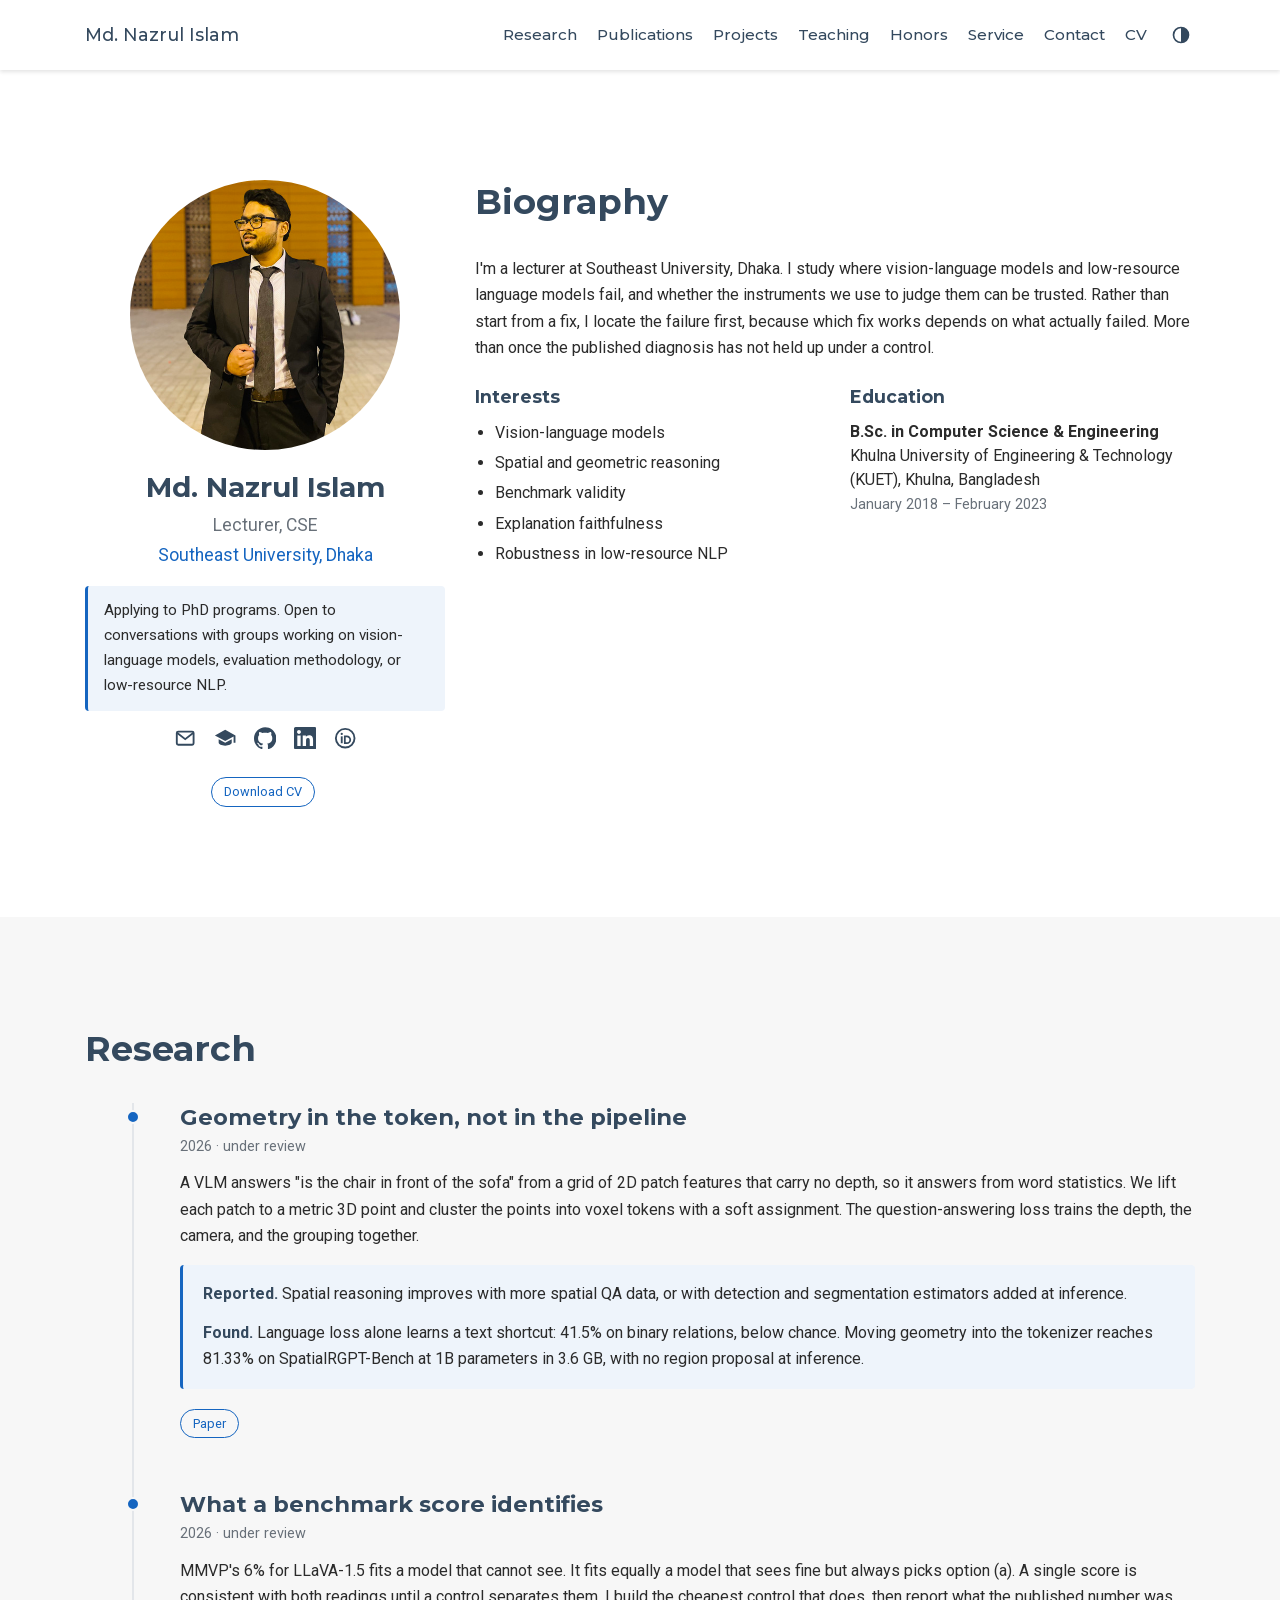
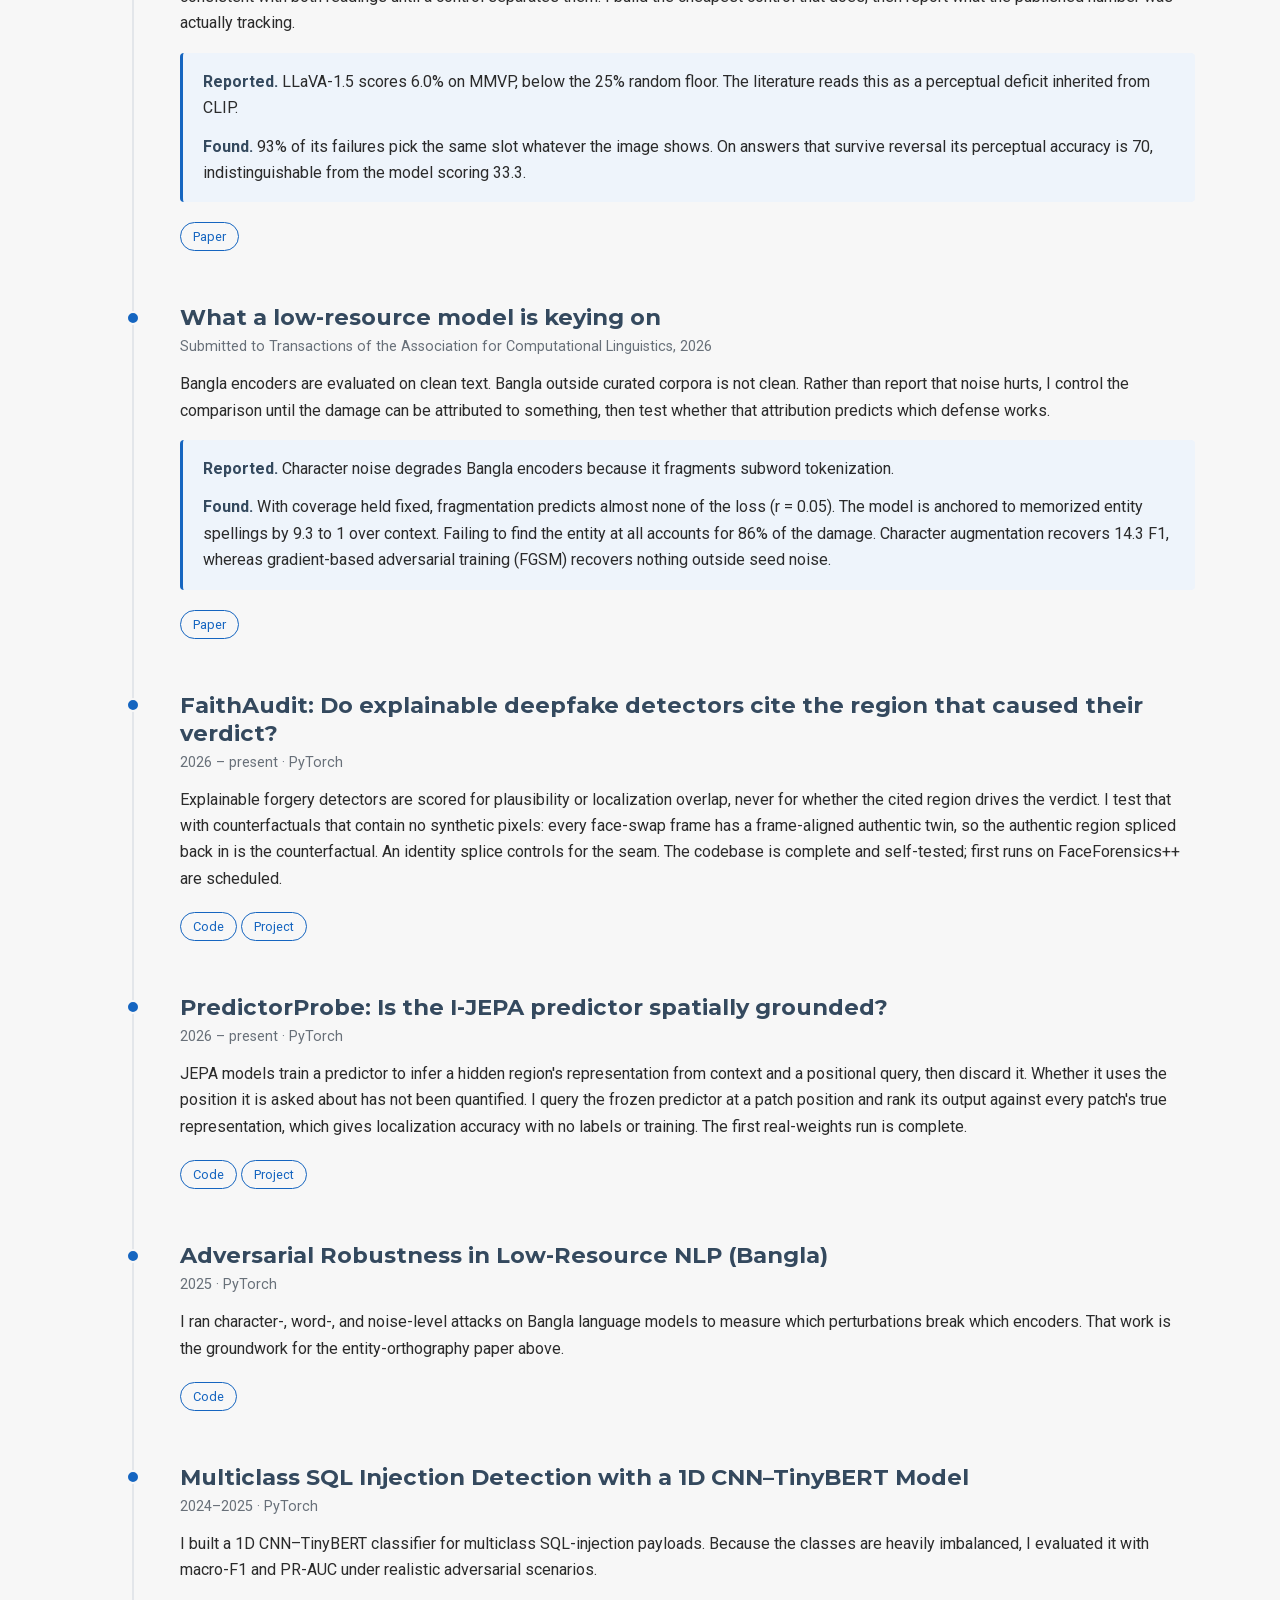
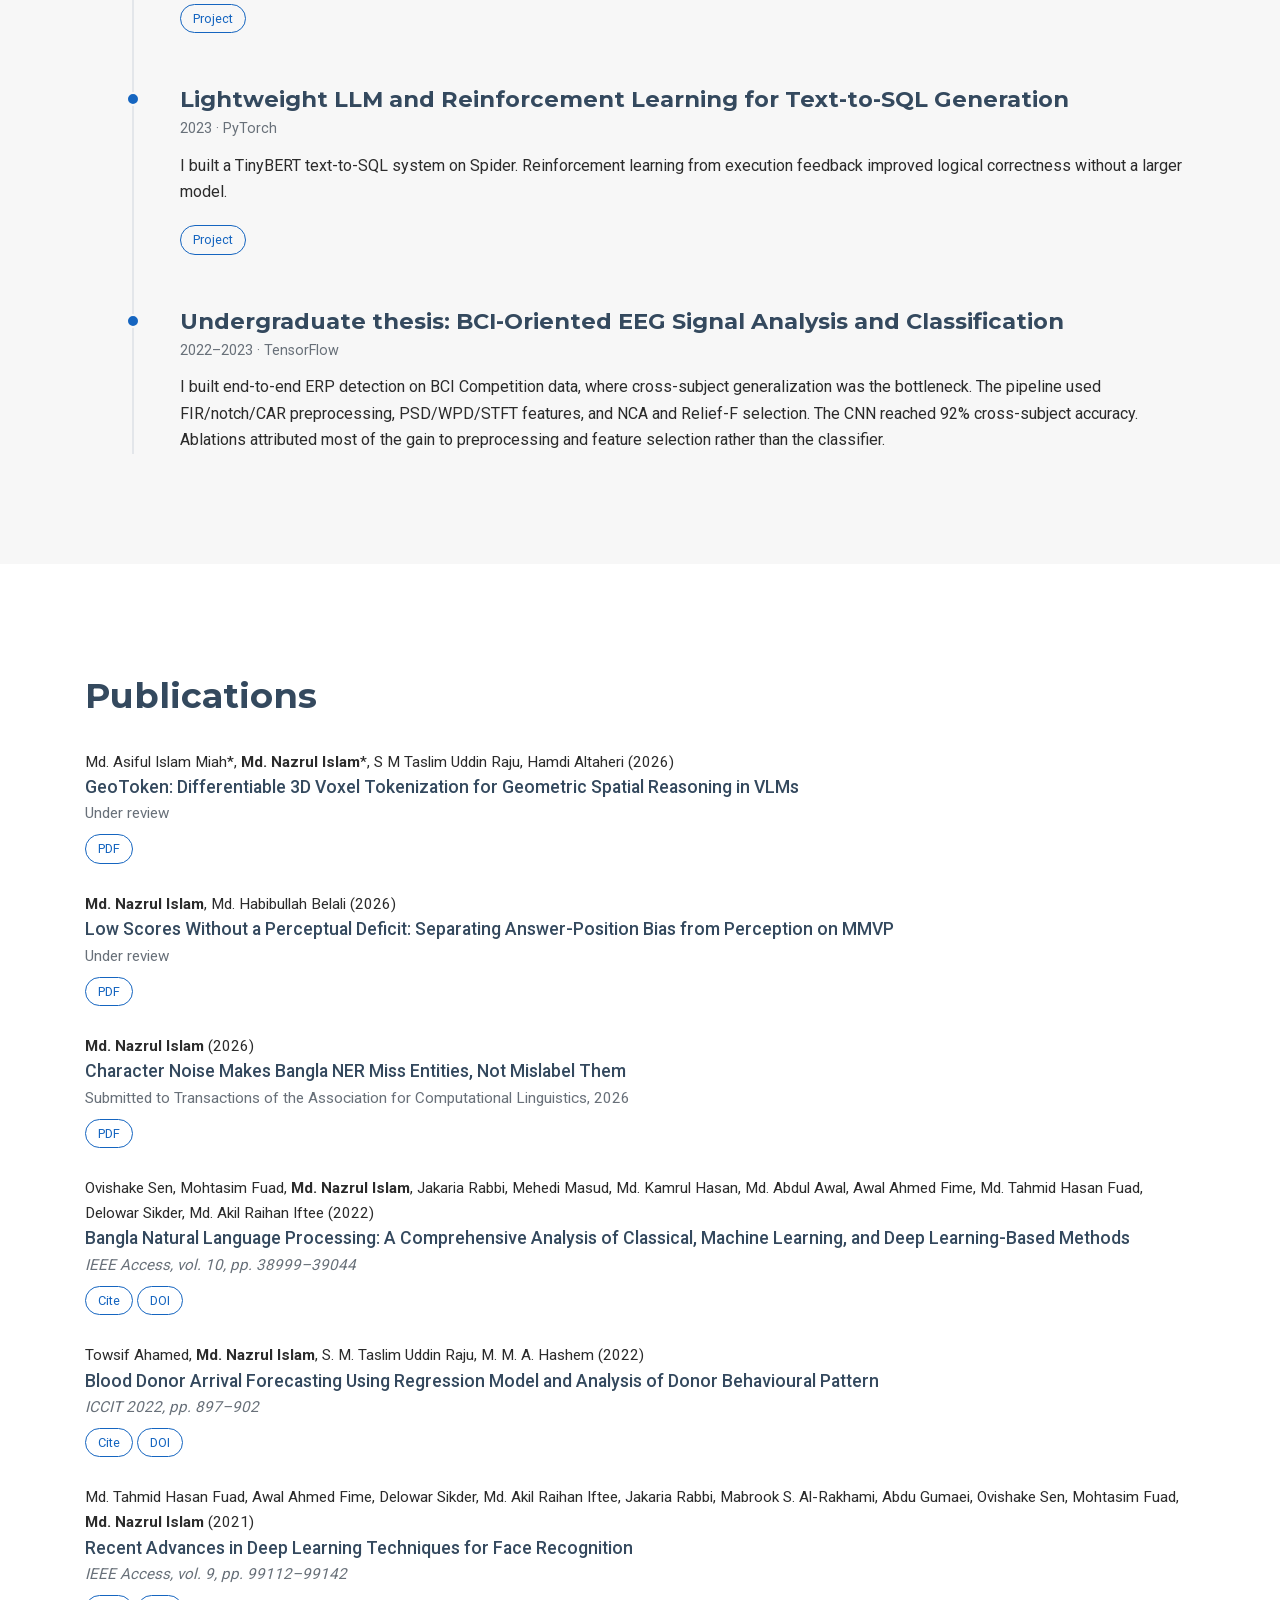
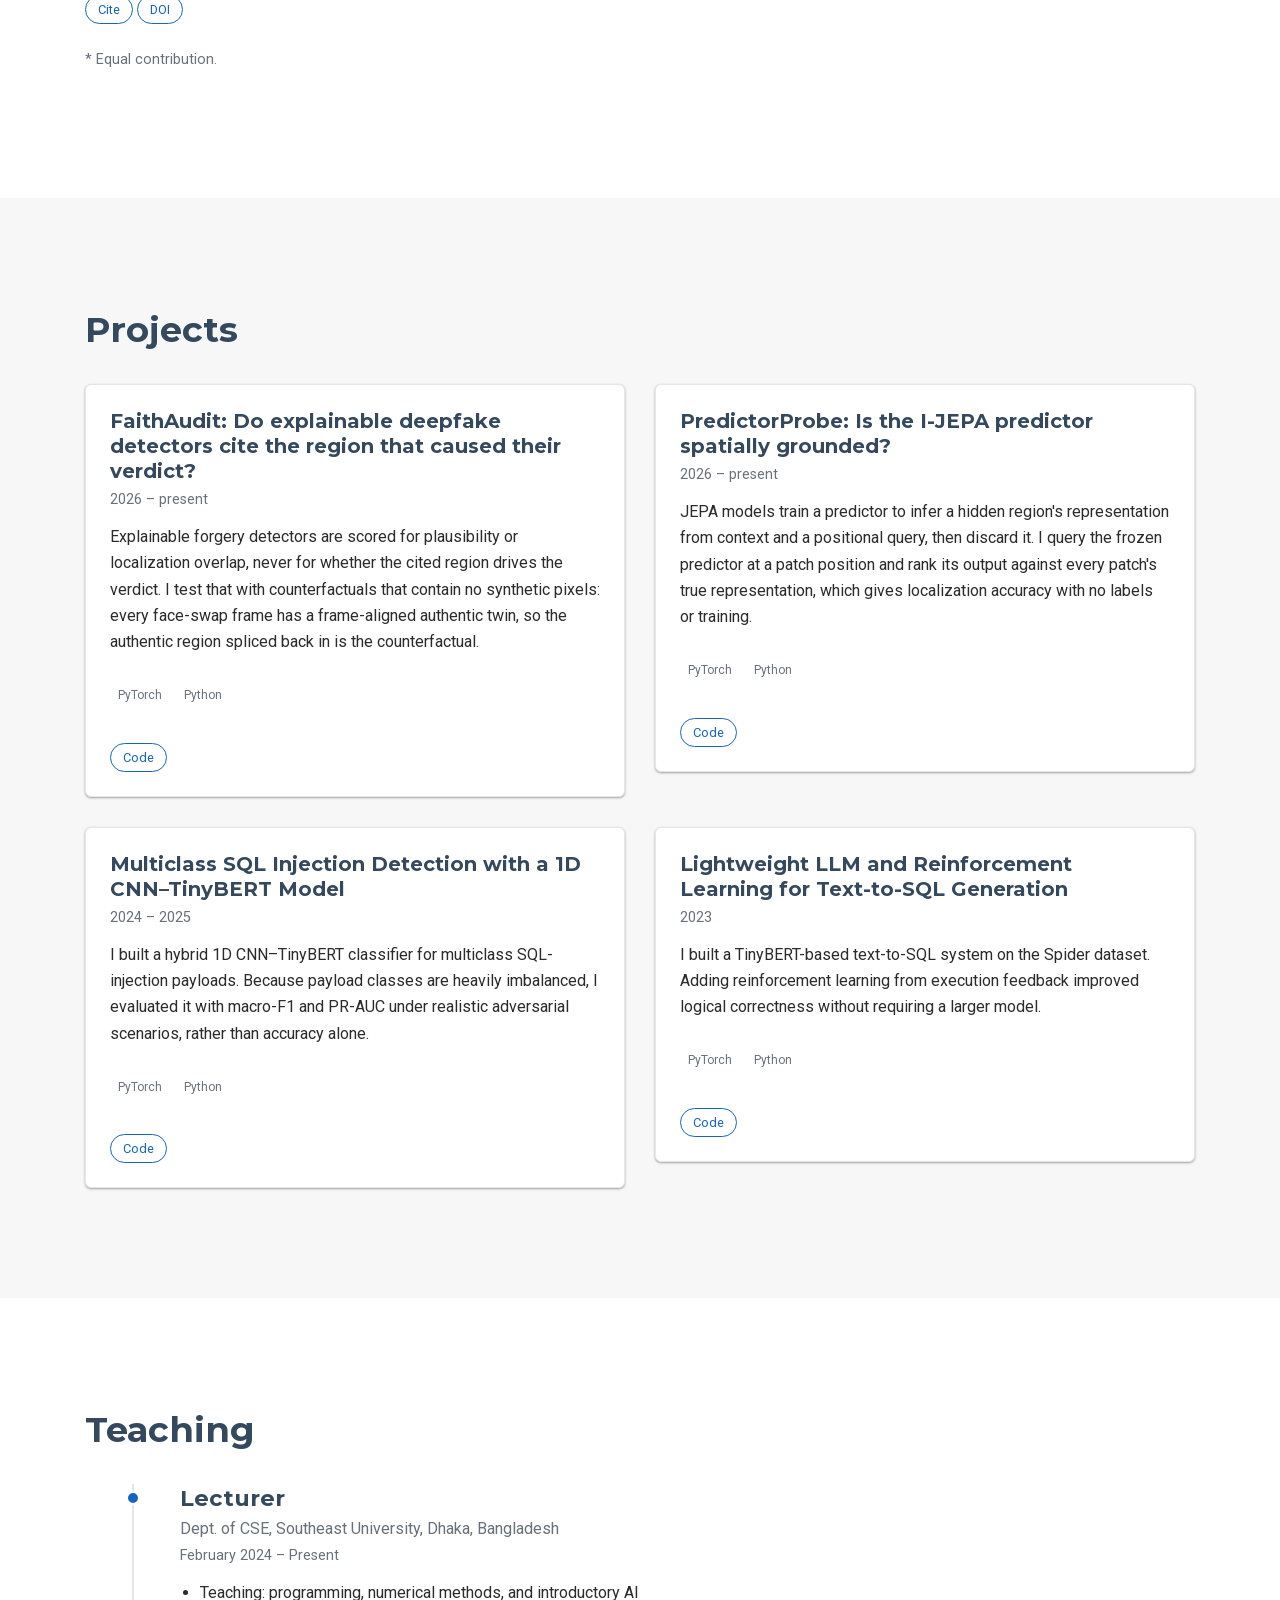
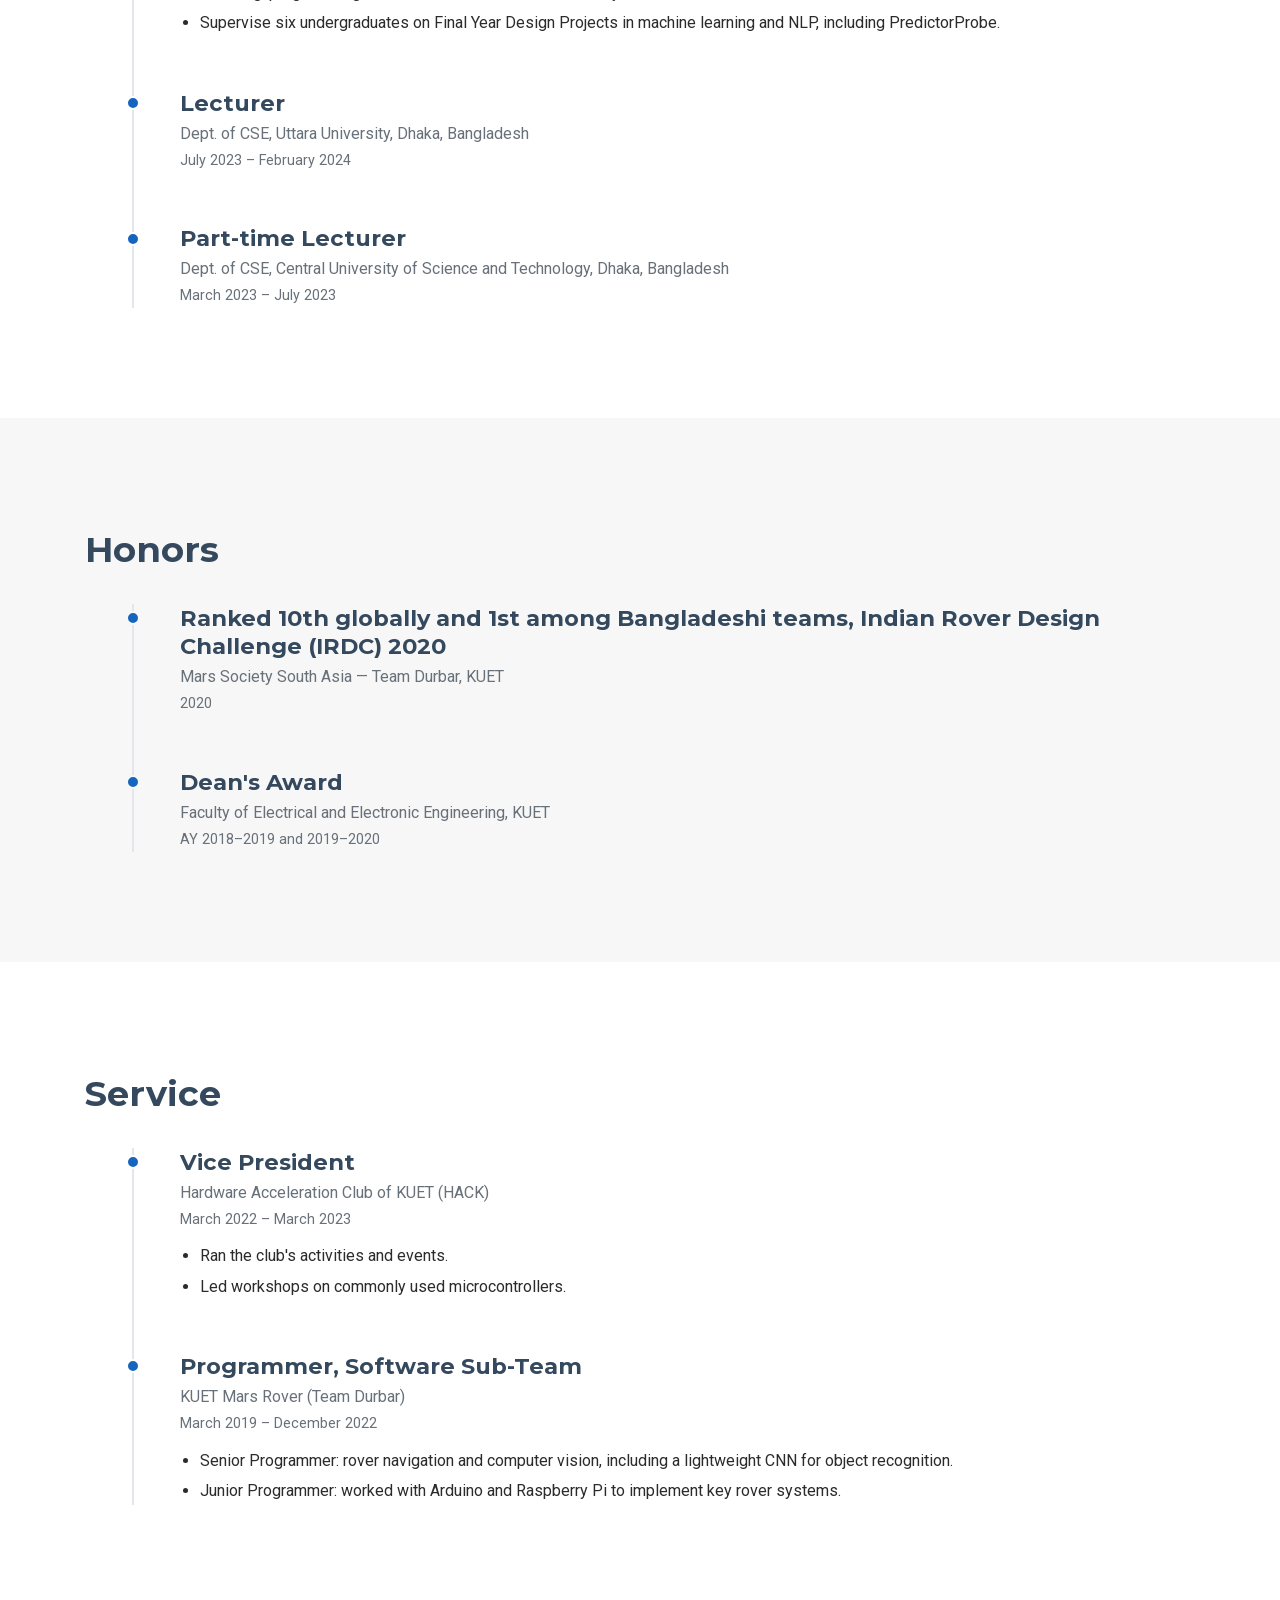
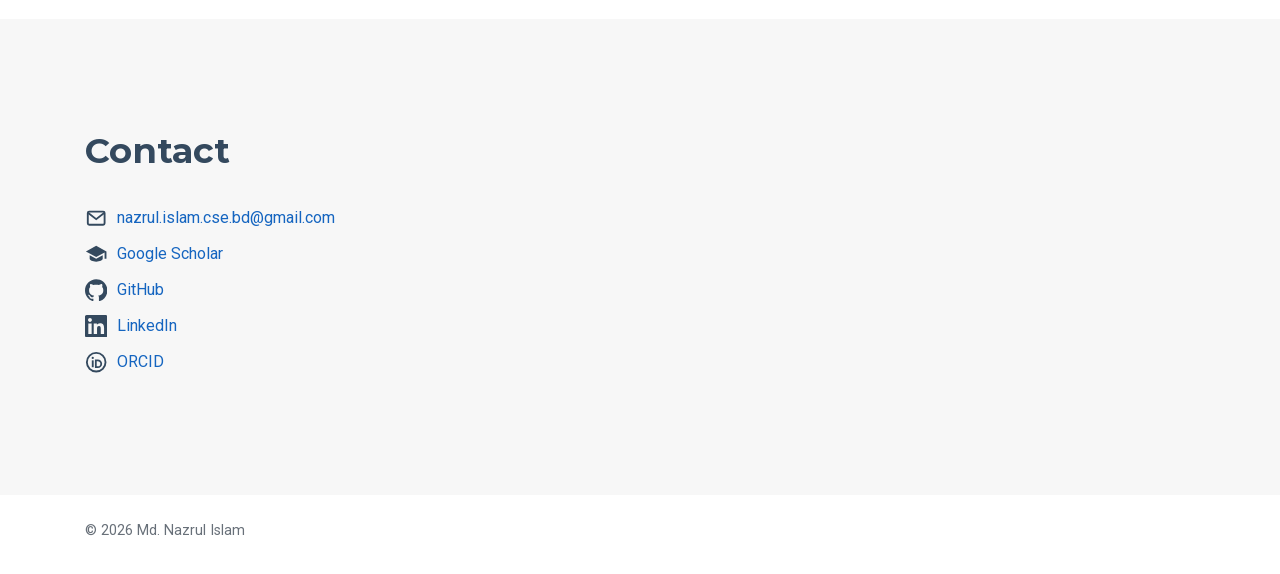
==== commit 3d6c3a80: "Bangla NER paper: submitted to TACL instead of ARR Co-Authored-By: Claude Opus 5.5 <noreply@anthropi" ====
--- a/index.html
+++ b/index.html
@@ -184,7 +184,7 @@
       <li class="tl-item">
         <article class="card" id="what-a-low-resource-model-keys-on">
           <h2 class="card-title"><a href="https://drive.google.com/file/d/1UVrMuyEz3BboiWVay6Fi1jTbIHSLEYx5/view?usp=sharing" target="_blank" rel="noopener noreferrer">What a low-resource model is keying on</a></h2>
-          <p class="card-meta">Submitted to ACL Rolling Review, October 2026</p>
+          <p class="card-meta">Submitted to Transactions of the Association for Computational Linguistics, 2026</p>
           <p class="blurb">Bangla encoders are evaluated on clean text. Bangla outside curated corpora is not clean. Rather than report that noise hurts, I control the comparison until the damage can be attributed to something, then test whether that attribution predicts which defense works.
 </p>
           <dl class="claim">
@@ -272,7 +272,7 @@
 </article><article class="pub" id="bangla-ner-orthography">
   <p class="pub-authors"><strong>Md. Nazrul Islam</strong> (2026)</p>
   <h2 class="pub-title"><a href="https://drive.google.com/file/d/1UVrMuyEz3BboiWVay6Fi1jTbIHSLEYx5/view?usp=sharing" target="_blank" rel="noopener noreferrer">Character Noise Makes Bangla NER Miss Entities, Not Mislabel Them</a></h2>
-  <p class="pub-venue">Submitted to ACL Rolling Review, October 2026</p>
+  <p class="pub-venue">Submitted to Transactions of the Association for Computational Linguistics, 2026</p>
   <div class="pub-actions">
 <a class="btn-pill" href="https://drive.google.com/file/d/1UVrMuyEz3BboiWVay6Fi1jTbIHSLEYx5/view?usp=sharing" target="_blank" rel="noopener noreferrer">PDF</a>  </div>
 </article><article class="pub" id="bnlp-survey">
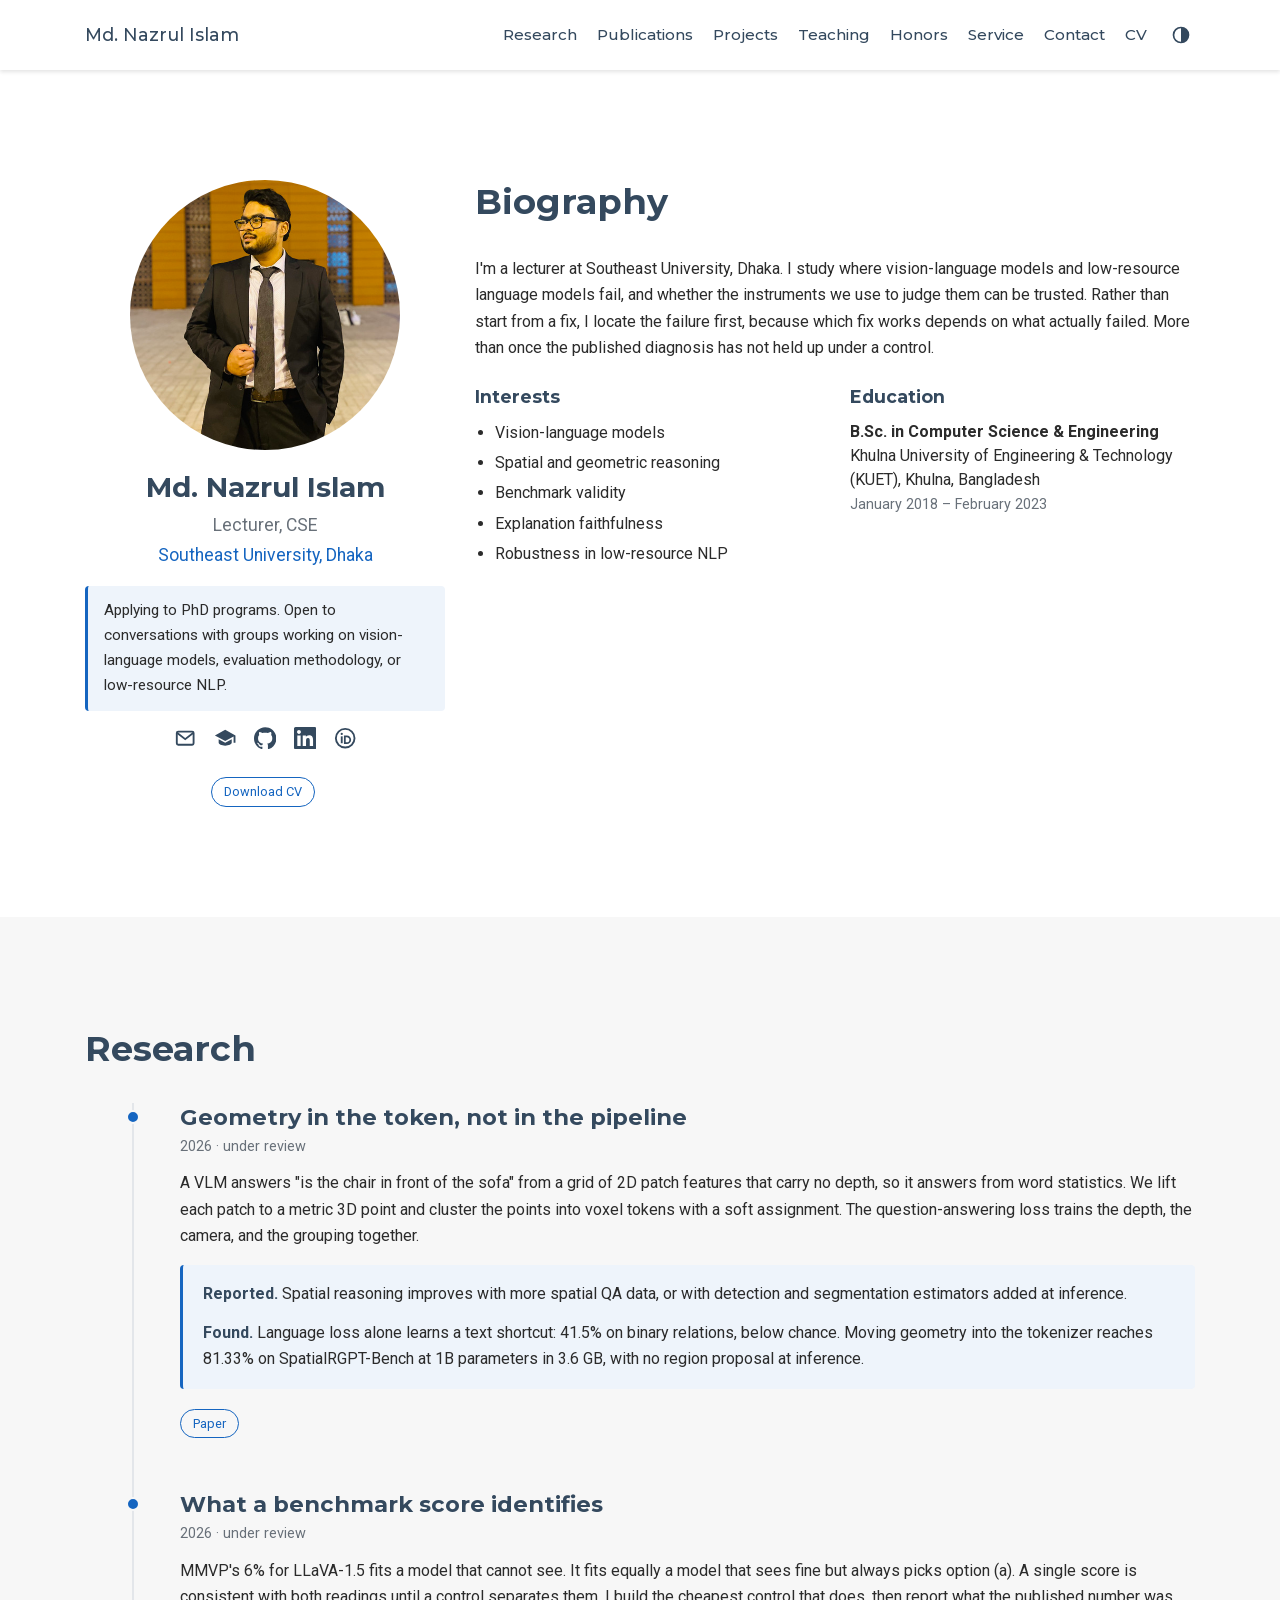
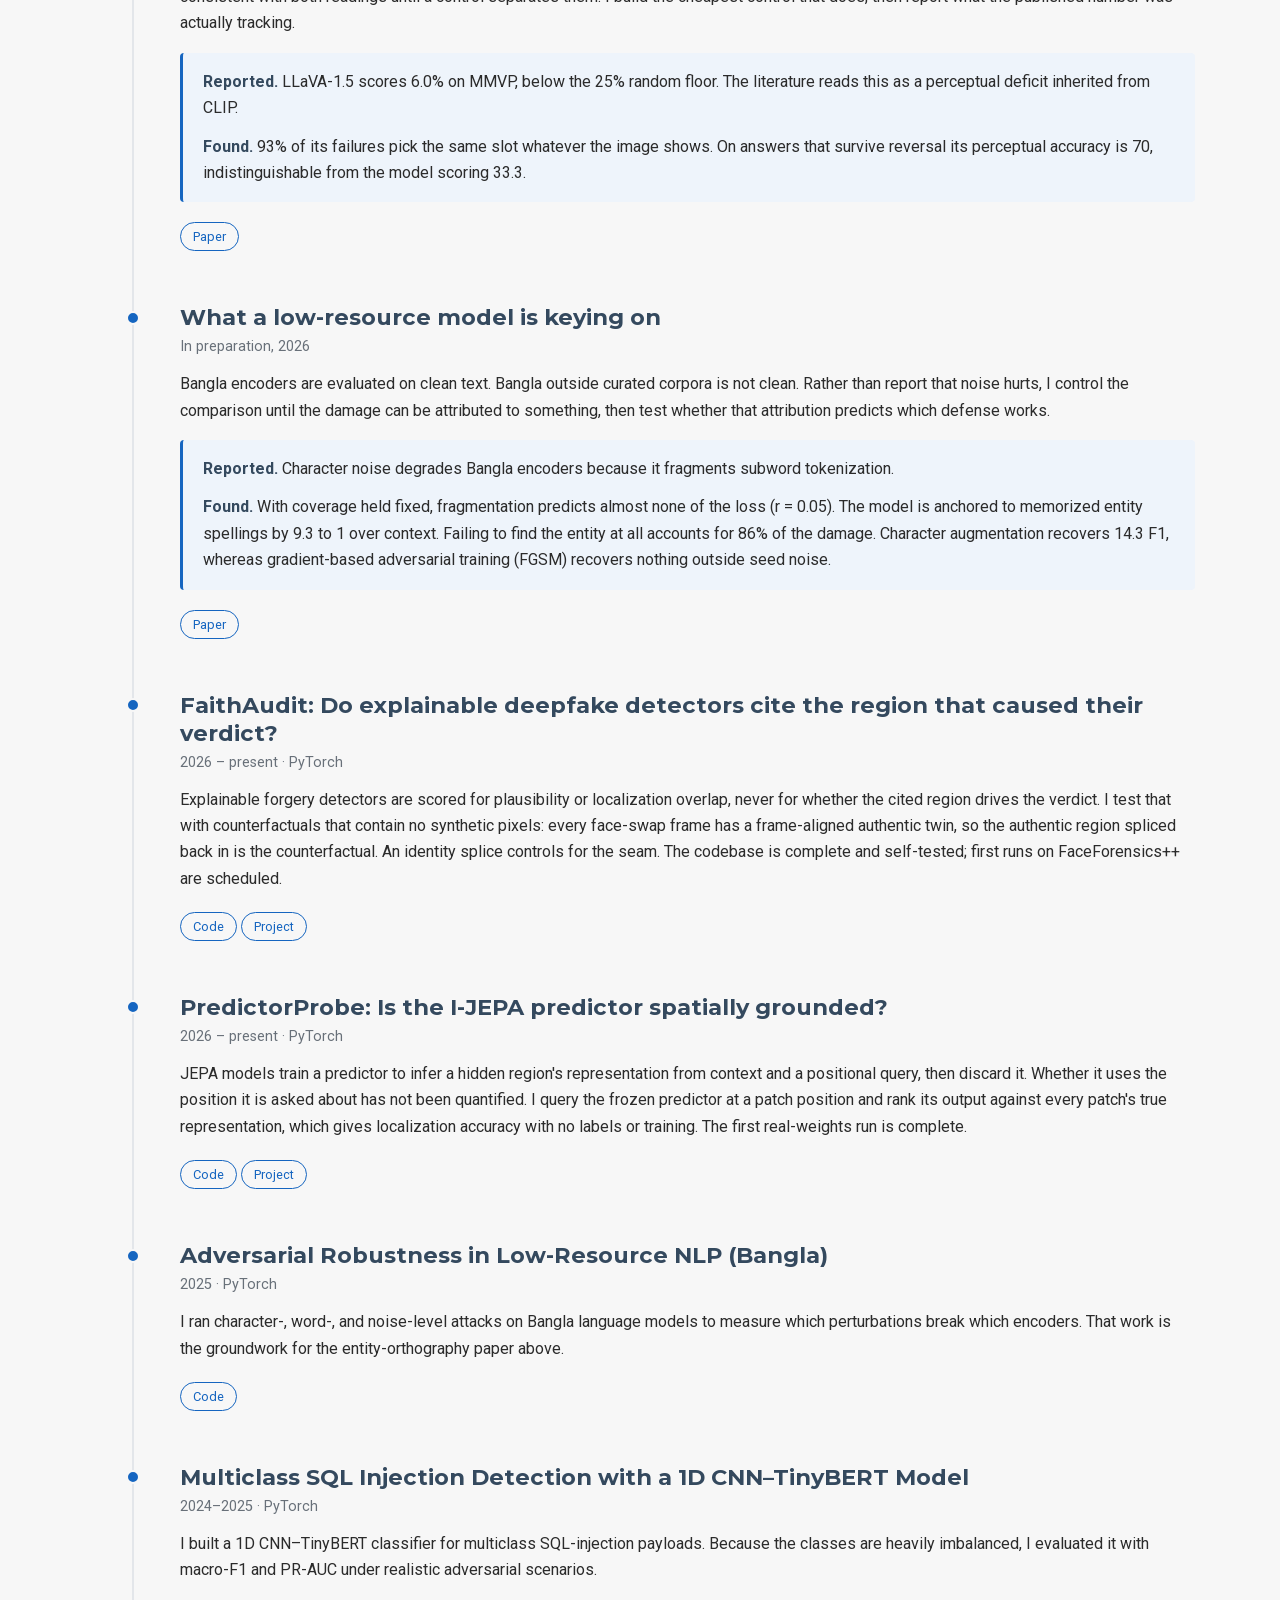
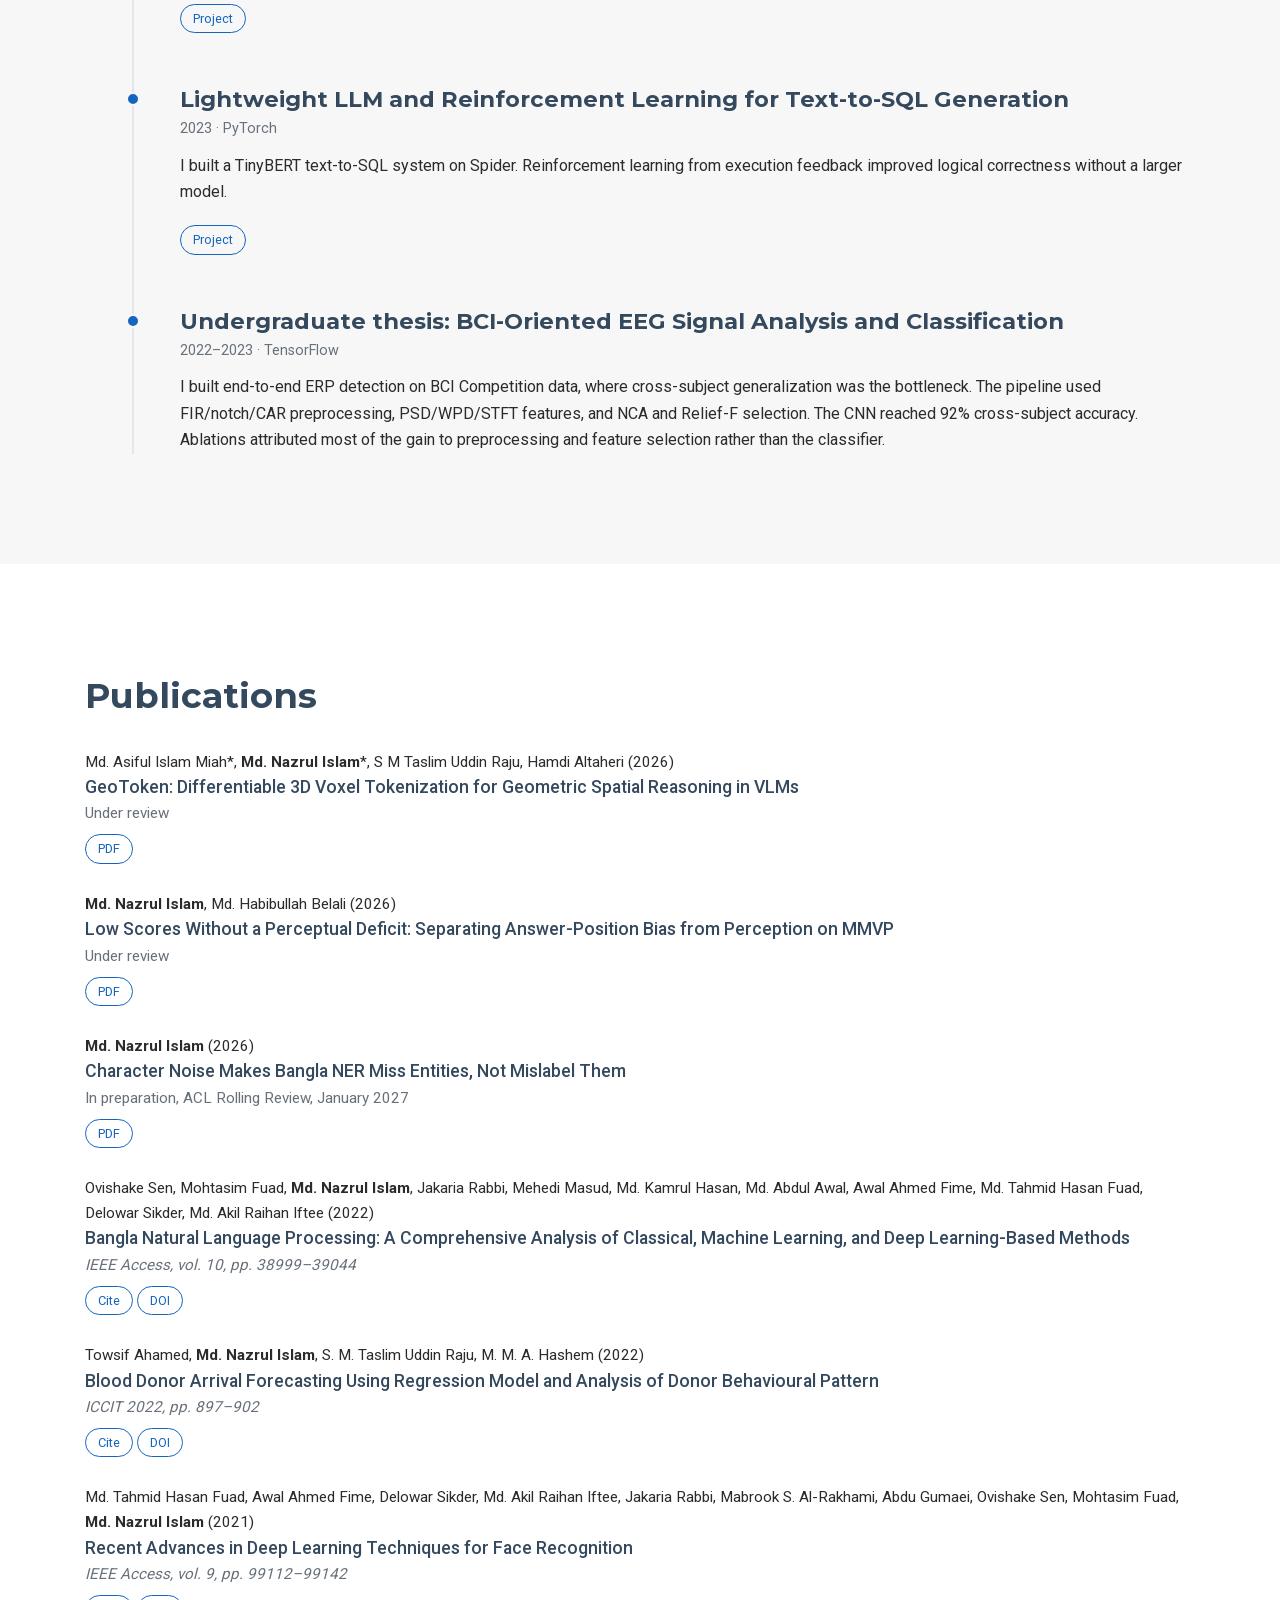
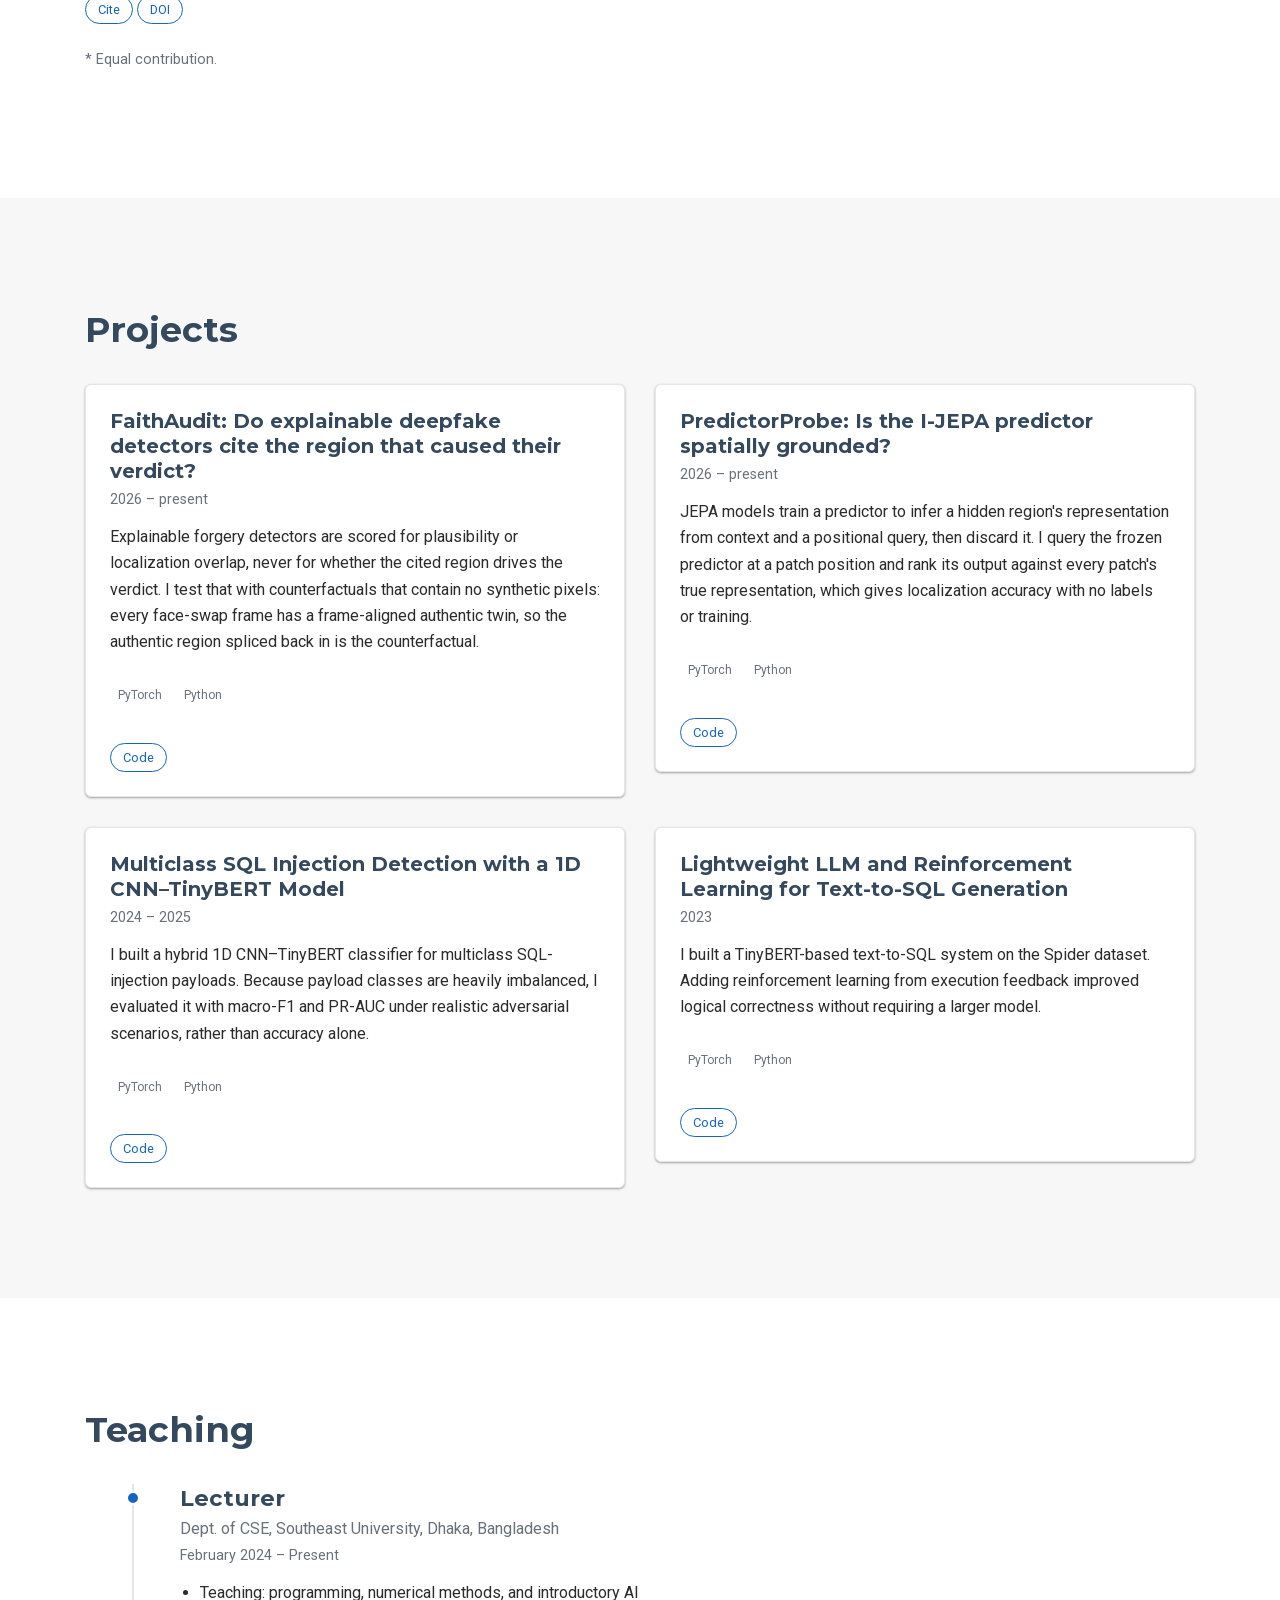
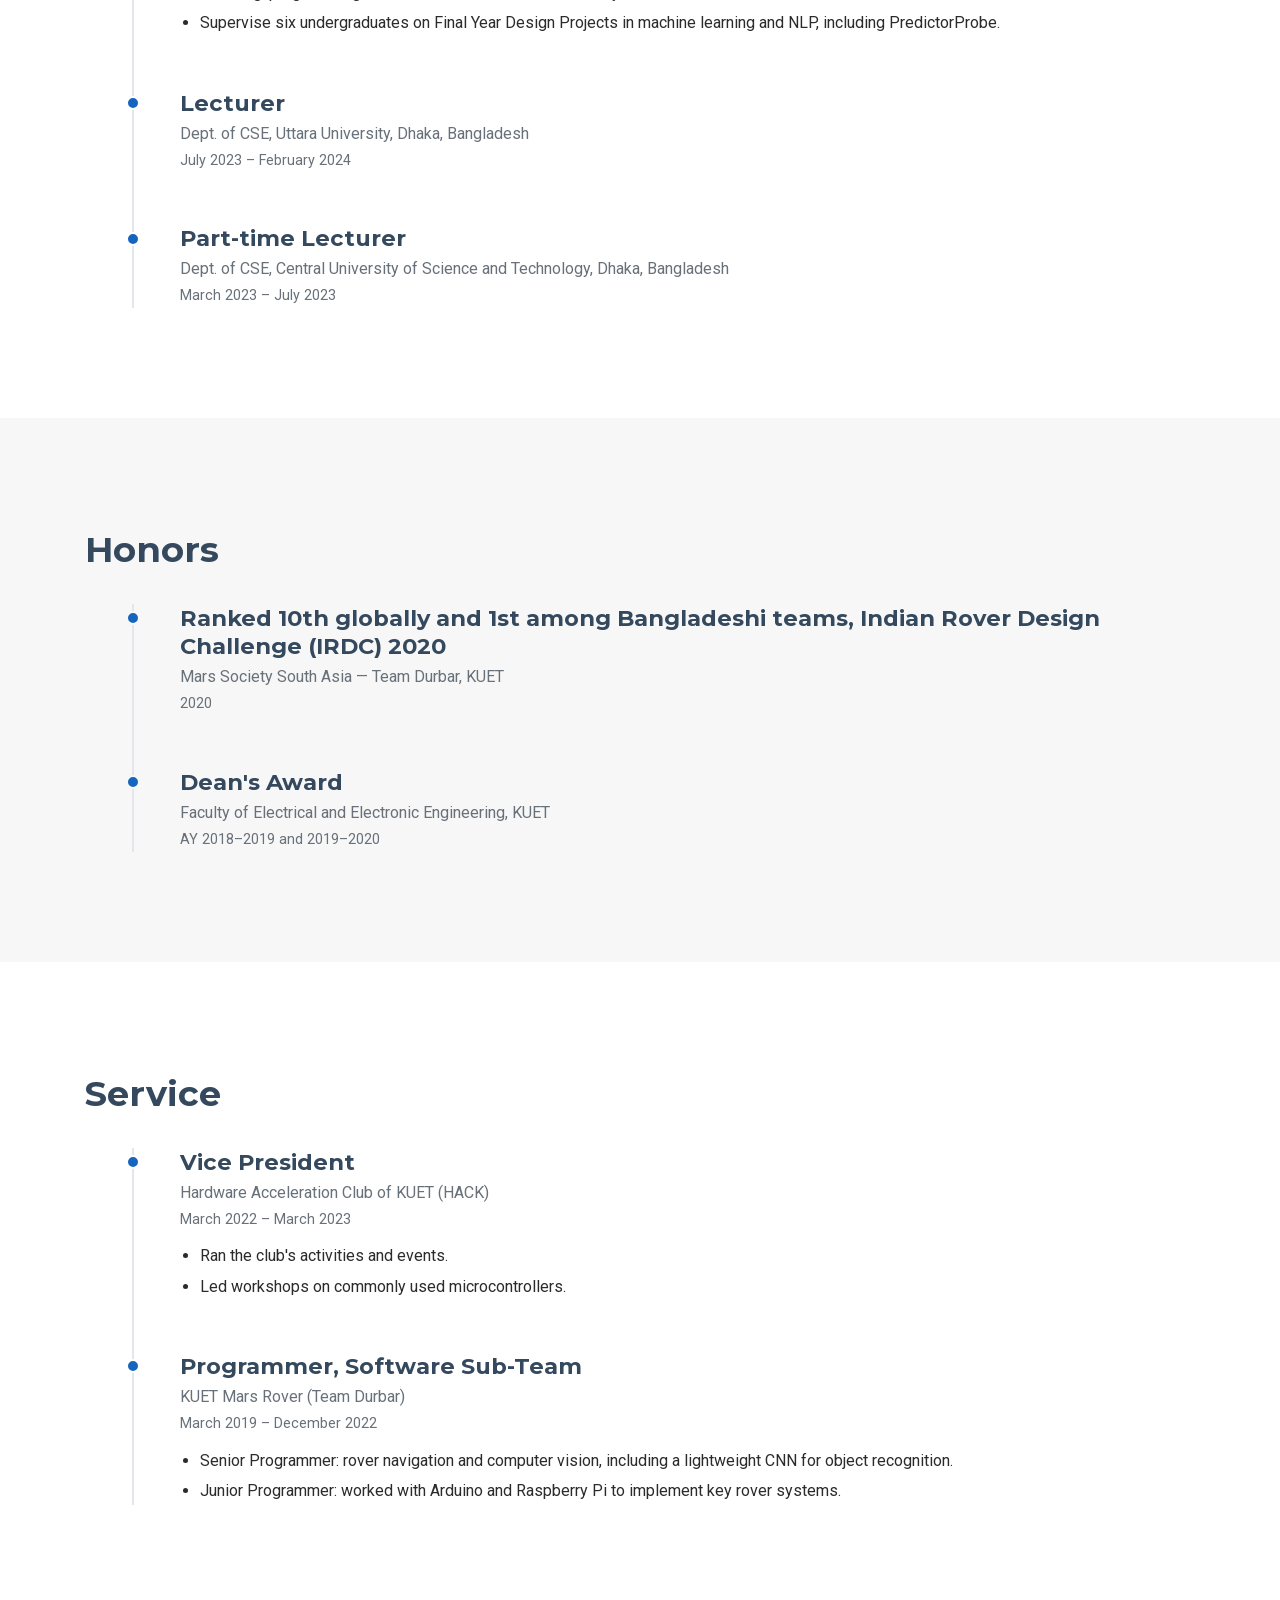
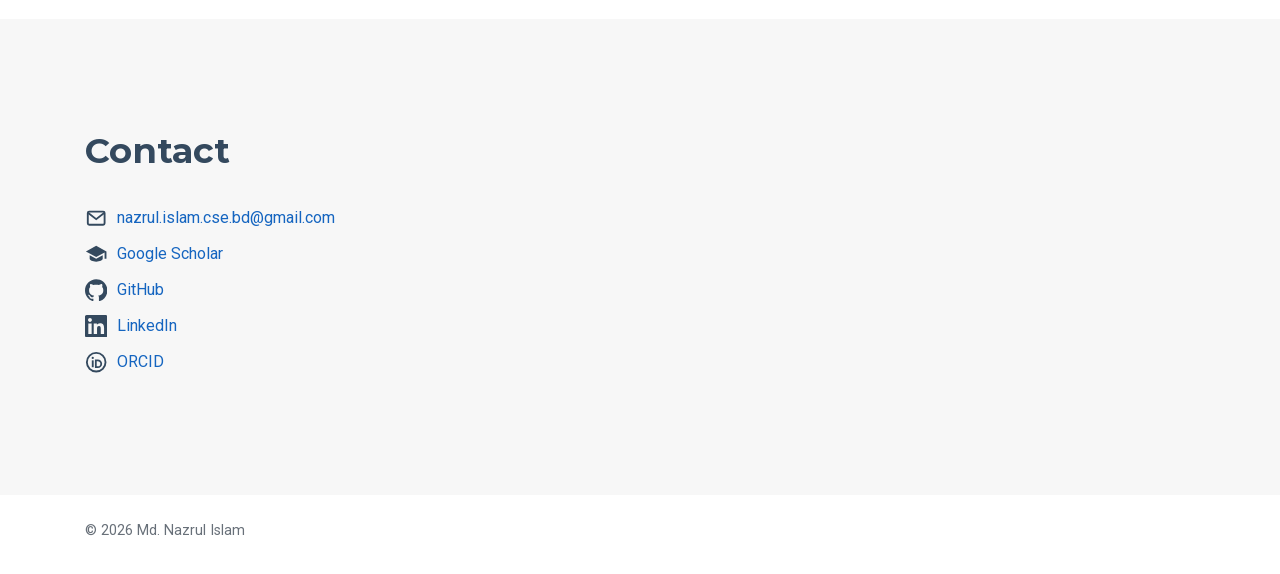
==== commit b9413d04: "NER paper: in preparation for ARR January 2027; CV status lines updated The CV now names no blind ve" ====
--- a/index.html
+++ b/index.html
@@ -184,7 +184,7 @@
       <li class="tl-item">
         <article class="card" id="what-a-low-resource-model-keys-on">
           <h2 class="card-title"><a href="https://drive.google.com/file/d/1UVrMuyEz3BboiWVay6Fi1jTbIHSLEYx5/view?usp=sharing" target="_blank" rel="noopener noreferrer">What a low-resource model is keying on</a></h2>
-          <p class="card-meta">Submitted to Transactions of the Association for Computational Linguistics, 2026</p>
+          <p class="card-meta">In preparation, 2026</p>
           <p class="blurb">Bangla encoders are evaluated on clean text. Bangla outside curated corpora is not clean. Rather than report that noise hurts, I control the comparison until the damage can be attributed to something, then test whether that attribution predicts which defense works.
 </p>
           <dl class="claim">
@@ -272,7 +272,7 @@
 </article><article class="pub" id="bangla-ner-orthography">
   <p class="pub-authors"><strong>Md. Nazrul Islam</strong> (2026)</p>
   <h2 class="pub-title"><a href="https://drive.google.com/file/d/1UVrMuyEz3BboiWVay6Fi1jTbIHSLEYx5/view?usp=sharing" target="_blank" rel="noopener noreferrer">Character Noise Makes Bangla NER Miss Entities, Not Mislabel Them</a></h2>
-  <p class="pub-venue">Submitted to Transactions of the Association for Computational Linguistics, 2026</p>
+  <p class="pub-venue">In preparation, ACL Rolling Review, January 2027</p>
   <div class="pub-actions">
 <a class="btn-pill" href="https://drive.google.com/file/d/1UVrMuyEz3BboiWVay6Fi1jTbIHSLEYx5/view?usp=sharing" target="_blank" rel="noopener noreferrer">PDF</a>  </div>
 </article><article class="pub" id="bnlp-survey">
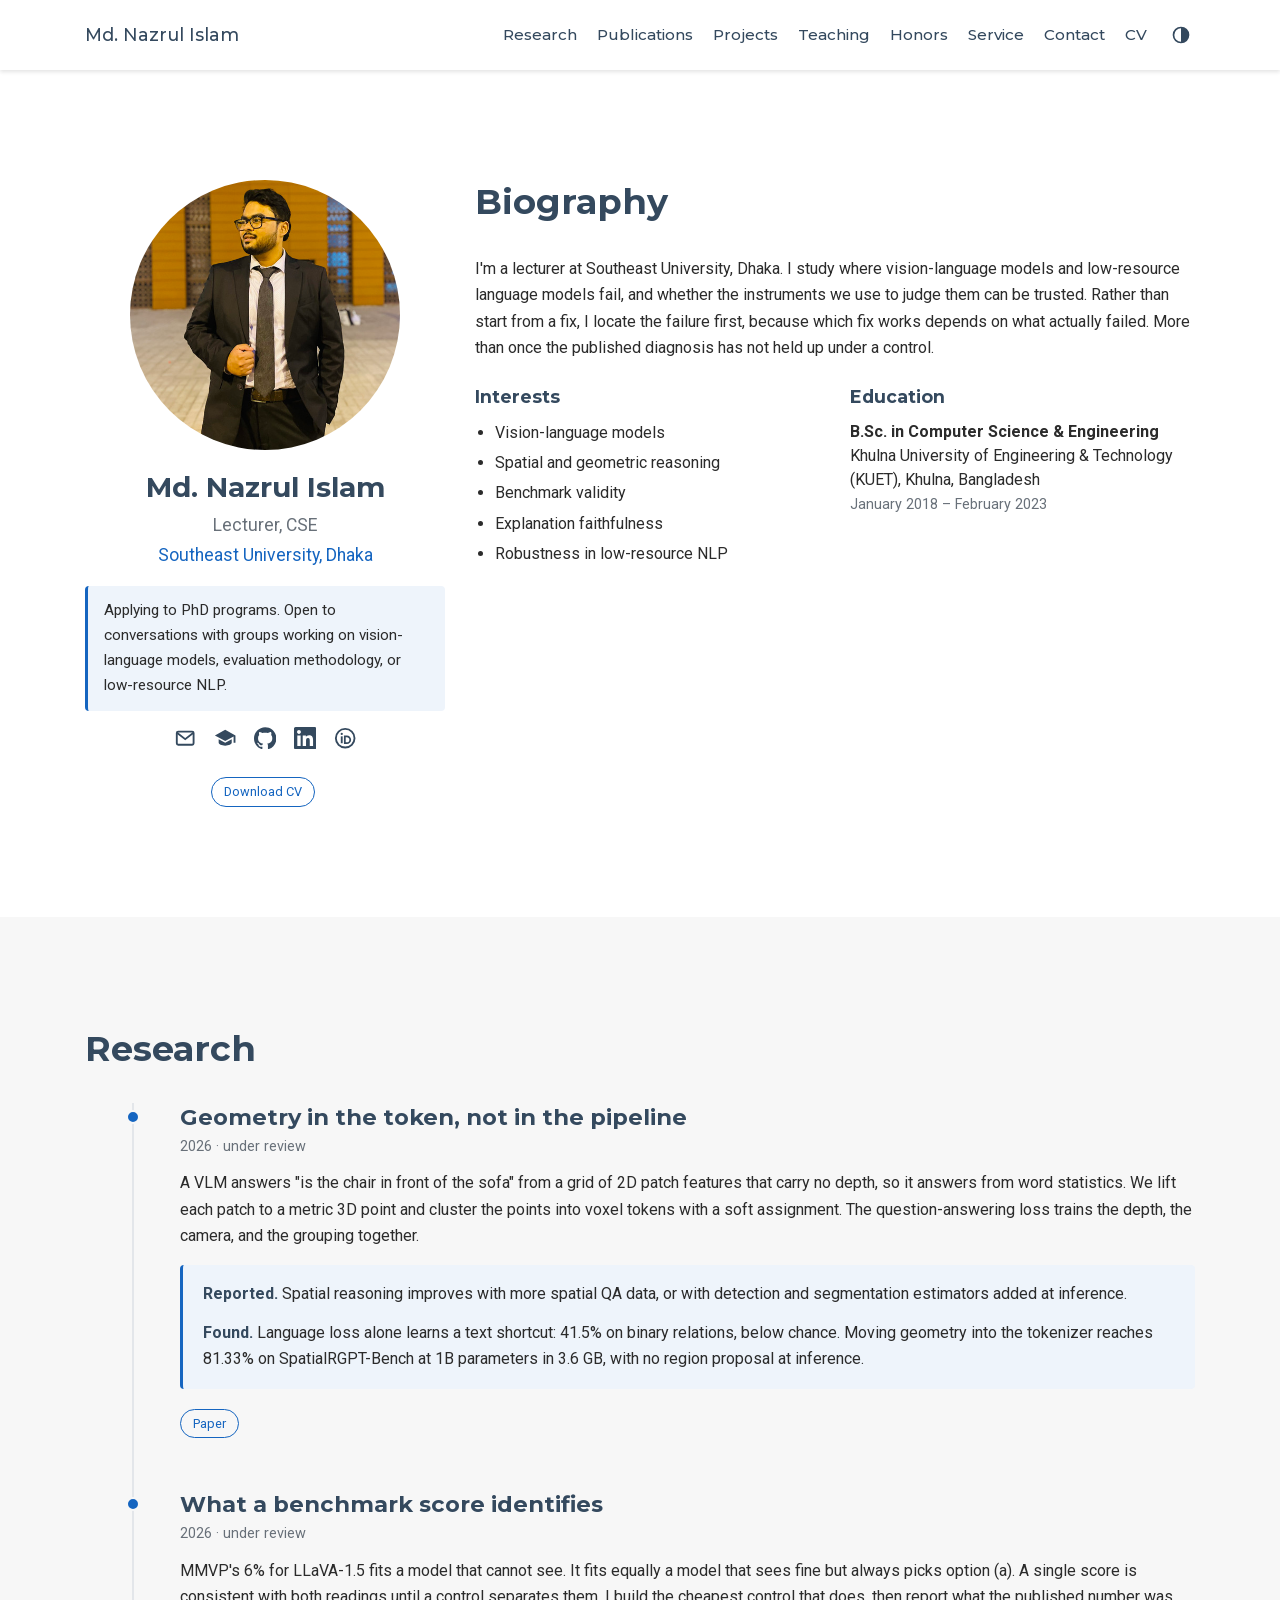
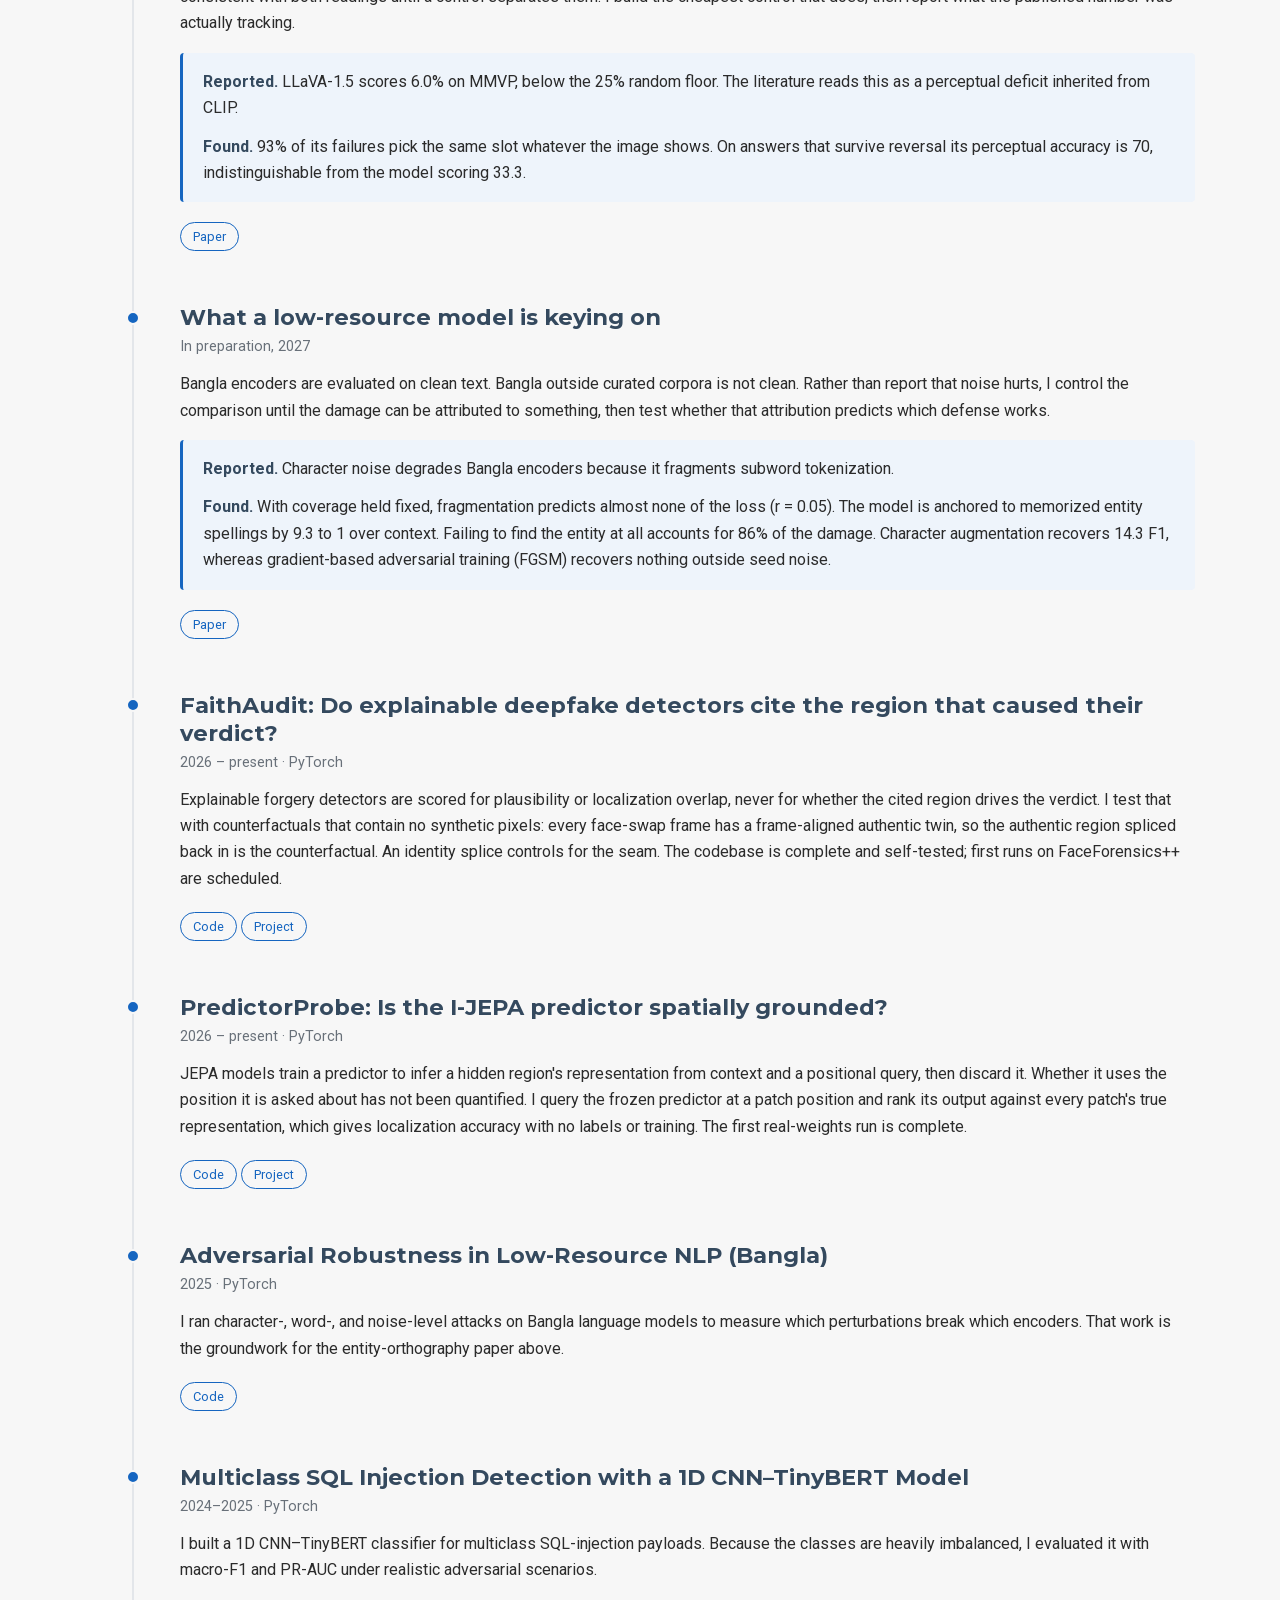
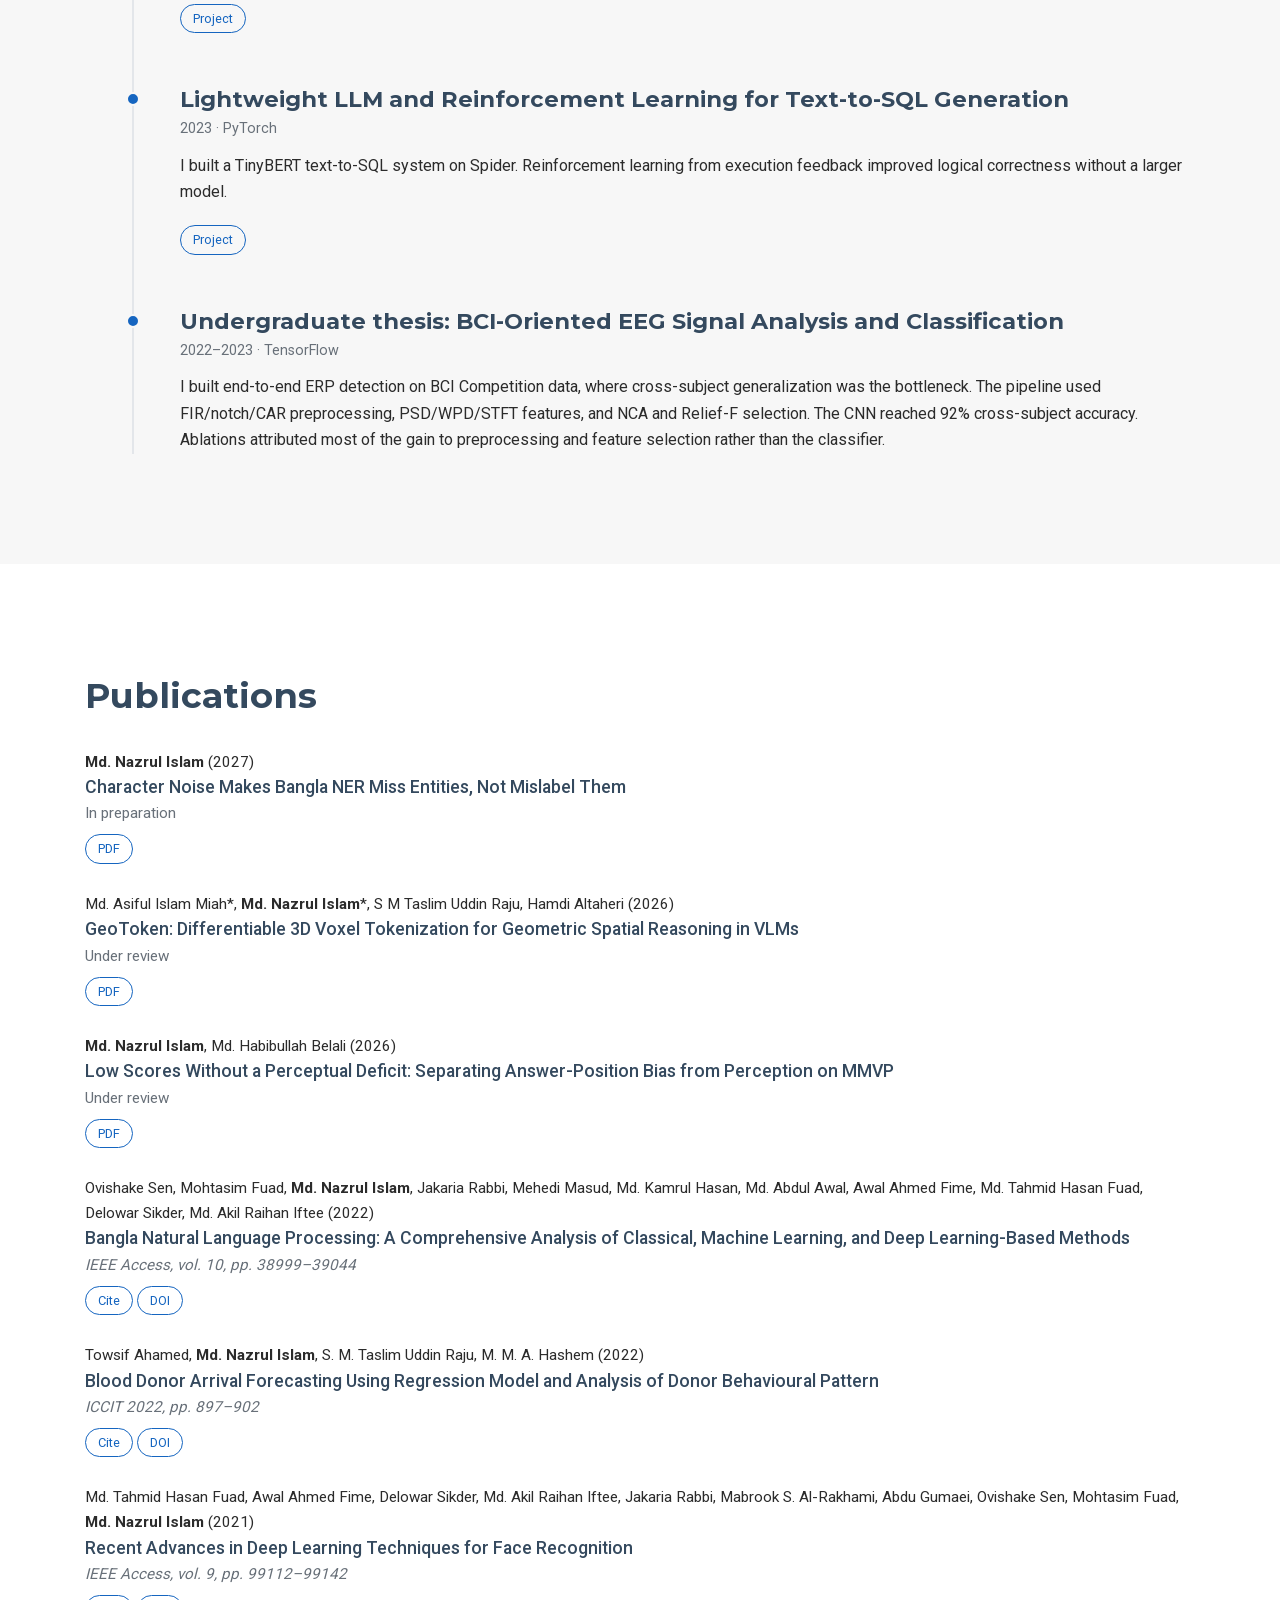
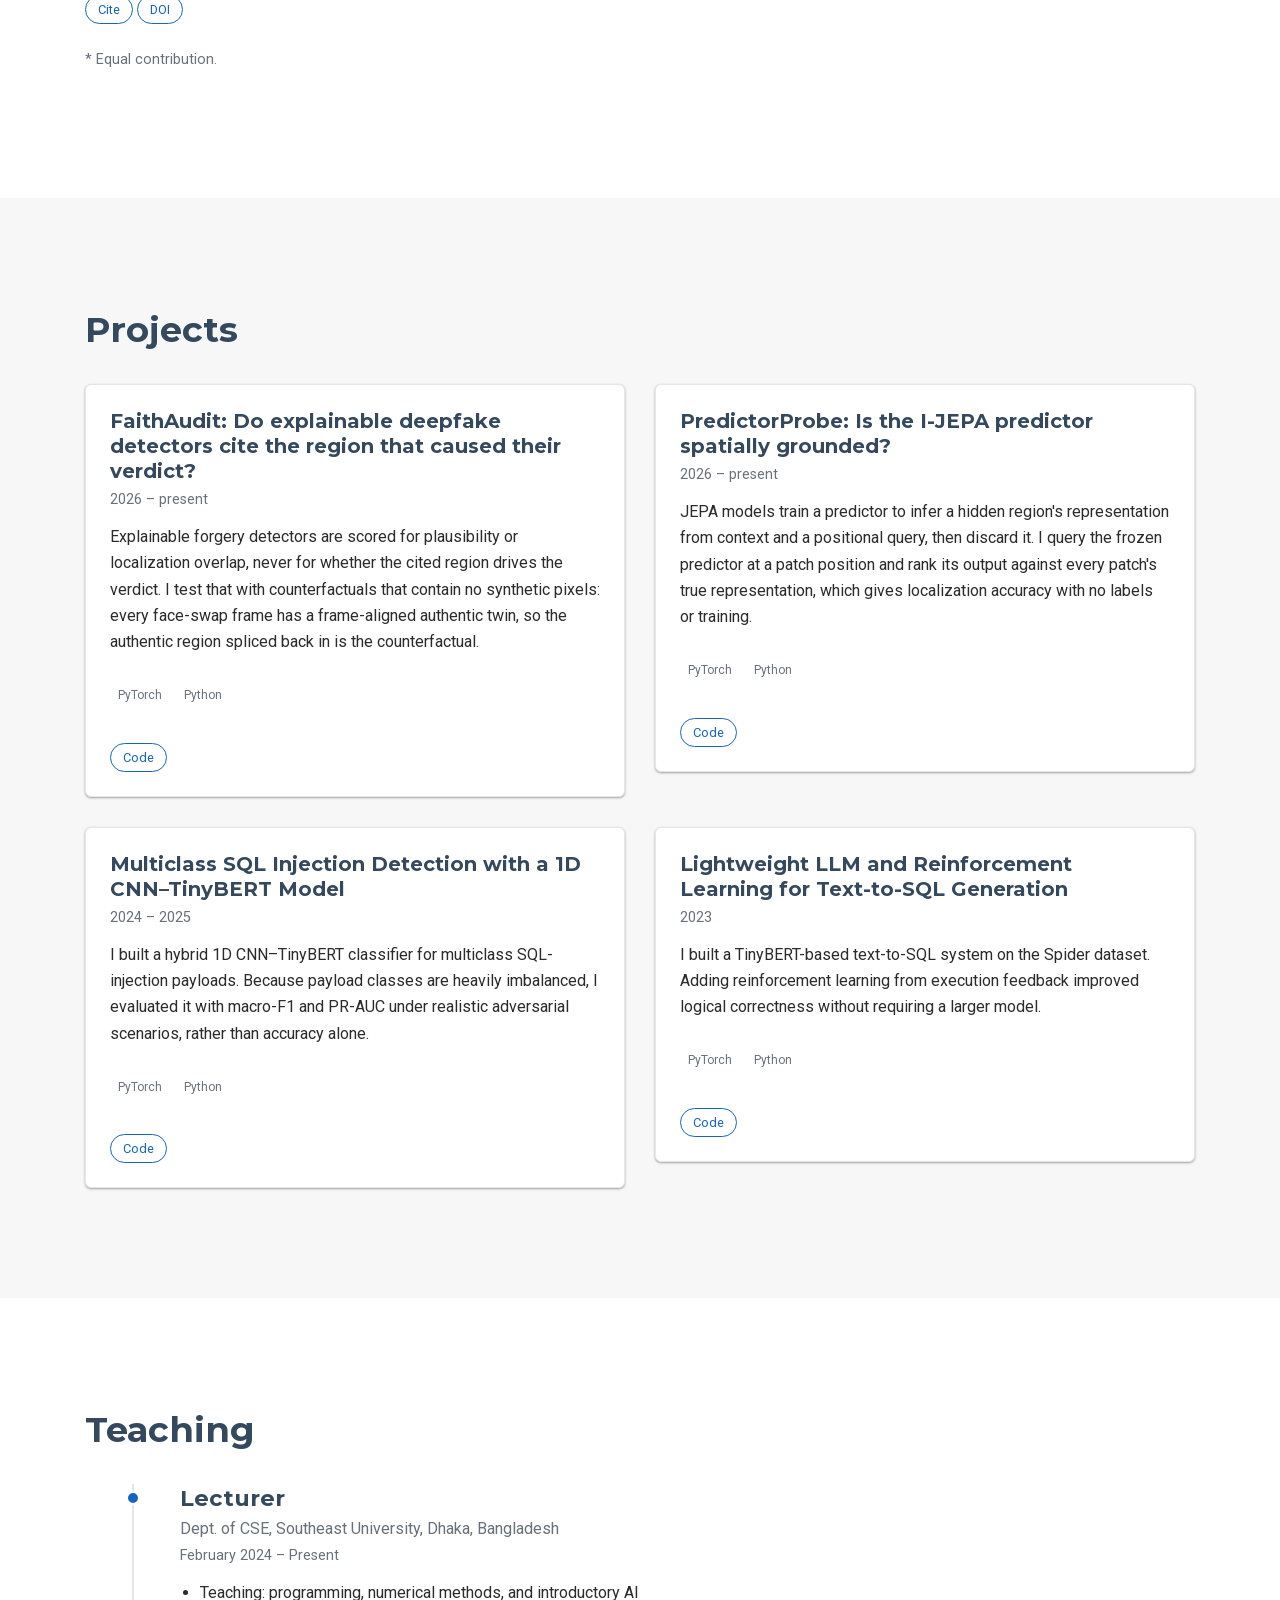
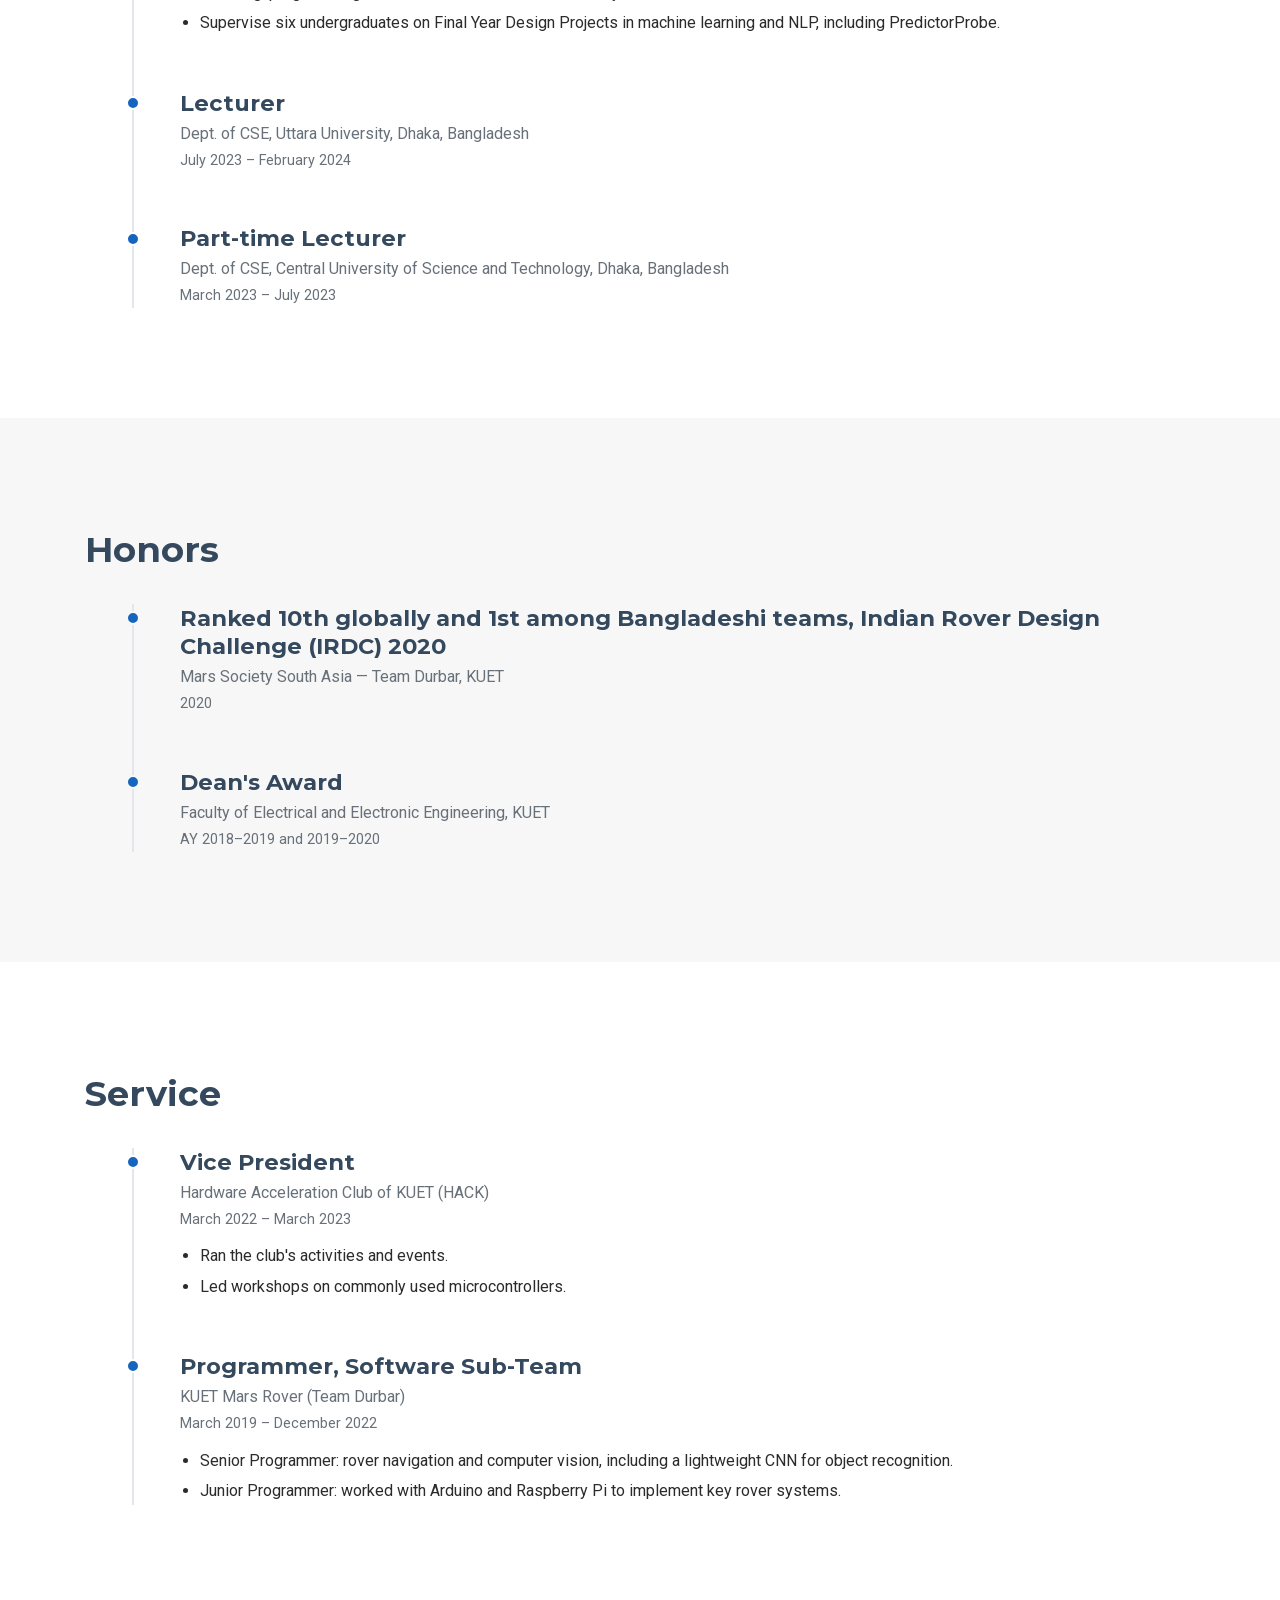
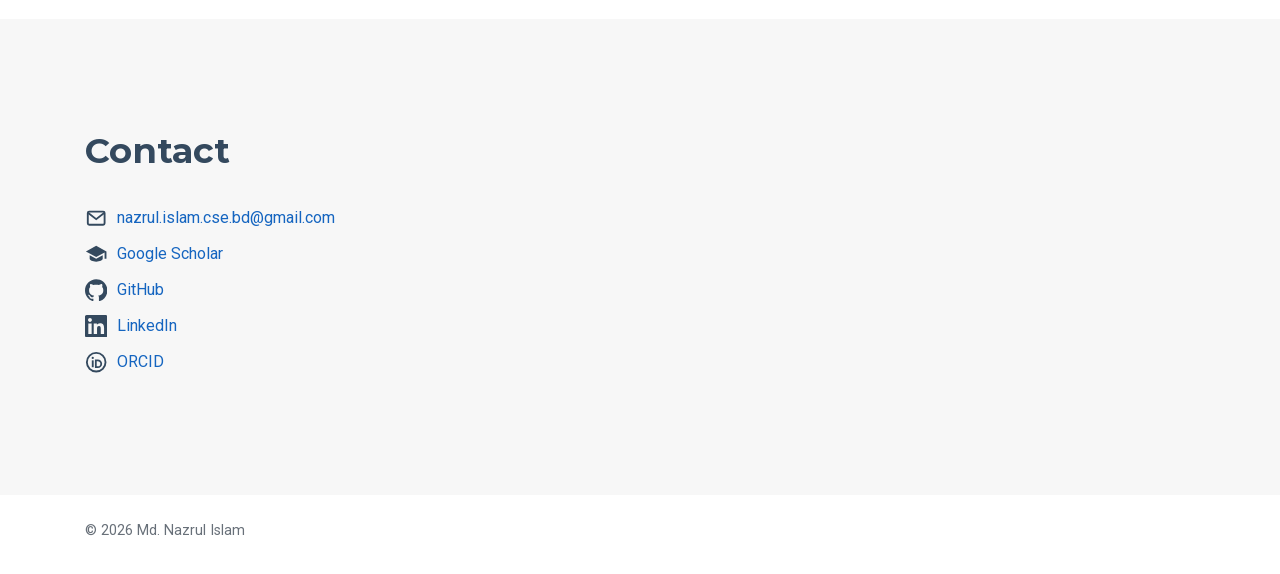
==== commit 8b27d9eb: "Bangla NER paper: in preparation, 2027; CV updated (retaken IELTS, blind venues hidden); allow refer" ====
--- a/index.html
+++ b/index.html
@@ -184,7 +184,7 @@
       <li class="tl-item">
         <article class="card" id="what-a-low-resource-model-keys-on">
           <h2 class="card-title"><a href="https://drive.google.com/file/d/1UVrMuyEz3BboiWVay6Fi1jTbIHSLEYx5/view?usp=sharing" target="_blank" rel="noopener noreferrer">What a low-resource model is keying on</a></h2>
-          <p class="card-meta">In preparation, 2026</p>
+          <p class="card-meta">In preparation, 2027</p>
           <p class="blurb">Bangla encoders are evaluated on clean text. Bangla outside curated corpora is not clean. Rather than report that noise hurts, I control the comparison until the damage can be attributed to something, then test whether that attribution predicts which defense works.
 </p>
           <dl class="claim">
@@ -257,7 +257,13 @@
   <div class="container">
     <h1 class="section-title">Publications</h1>
     <div class="pub-list">
-<article class="pub" id="geotoken">
+<article class="pub" id="bangla-ner-orthography">
+  <p class="pub-authors"><strong>Md. Nazrul Islam</strong> (2027)</p>
+  <h2 class="pub-title"><a href="https://drive.google.com/file/d/1UVrMuyEz3BboiWVay6Fi1jTbIHSLEYx5/view?usp=sharing" target="_blank" rel="noopener noreferrer">Character Noise Makes Bangla NER Miss Entities, Not Mislabel Them</a></h2>
+  <p class="pub-venue">In preparation</p>
+  <div class="pub-actions">
+<a class="btn-pill" href="https://drive.google.com/file/d/1UVrMuyEz3BboiWVay6Fi1jTbIHSLEYx5/view?usp=sharing" target="_blank" rel="noopener noreferrer">PDF</a>  </div>
+</article><article class="pub" id="geotoken">
   <p class="pub-authors">Md. Asiful Islam Miah*, <strong>Md. Nazrul Islam</strong>*, S M Taslim Uddin Raju, Hamdi Altaheri (2026)</p>
   <h2 class="pub-title"><a href="https://drive.google.com/file/d/1ELj4VhWy8dj_DHJAQdN-i3FPRE4wxLzI/view?usp=sharing" target="_blank" rel="noopener noreferrer">GeoToken: Differentiable 3D Voxel Tokenization for Geometric Spatial Reasoning in VLMs</a></h2>
   <p class="pub-venue">Under review</p>
@@ -269,12 +275,6 @@
   <p class="pub-venue">Under review</p>
   <div class="pub-actions">
 <a class="btn-pill" href="https://drive.google.com/file/d/1UDr-B_FffHD4PoJ-6FCMyF1hHBAY2T0h/view?usp=drive_link" target="_blank" rel="noopener noreferrer">PDF</a>  </div>
-</article><article class="pub" id="bangla-ner-orthography">
-  <p class="pub-authors"><strong>Md. Nazrul Islam</strong> (2026)</p>
-  <h2 class="pub-title"><a href="https://drive.google.com/file/d/1UVrMuyEz3BboiWVay6Fi1jTbIHSLEYx5/view?usp=sharing" target="_blank" rel="noopener noreferrer">Character Noise Makes Bangla NER Miss Entities, Not Mislabel Them</a></h2>
-  <p class="pub-venue">In preparation, ACL Rolling Review, January 2027</p>
-  <div class="pub-actions">
-<a class="btn-pill" href="https://drive.google.com/file/d/1UVrMuyEz3BboiWVay6Fi1jTbIHSLEYx5/view?usp=sharing" target="_blank" rel="noopener noreferrer">PDF</a>  </div>
 </article><article class="pub" id="bnlp-survey">
   <p class="pub-authors">Ovishake Sen, Mohtasim Fuad, <strong>Md. Nazrul Islam</strong>, Jakaria Rabbi, Mehedi Masud, Md. Kamrul Hasan, Md. Abdul Awal, Awal Ahmed Fime, Md. Tahmid Hasan Fuad, Delowar Sikder, Md. Akil Raihan Iftee (2022)</p>
   <h2 class="pub-title"><a href="https://doi.org/10.1109/ACCESS.2022.3165563" target="_blank" rel="noopener noreferrer">Bangla Natural Language Processing: A Comprehensive Analysis of Classical, Machine Learning, and Deep Learning-Based Methods</a></h2>
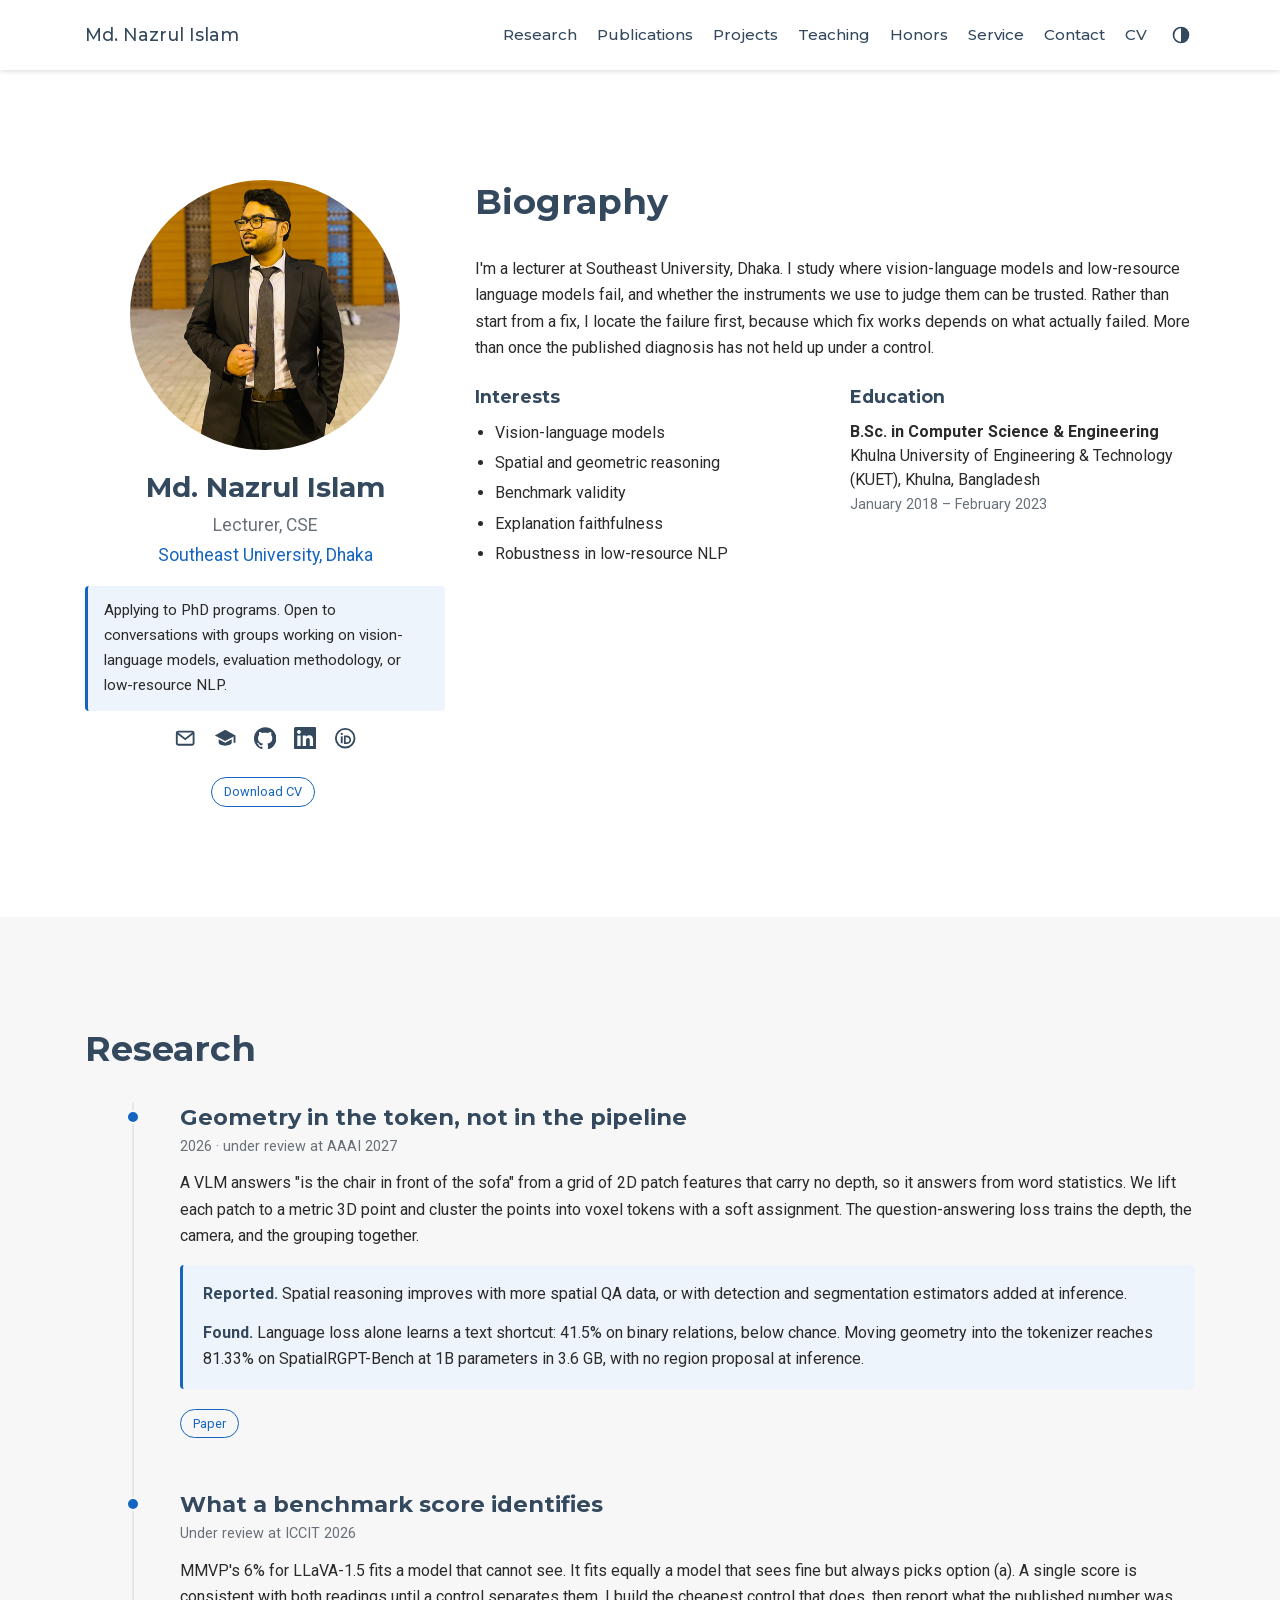
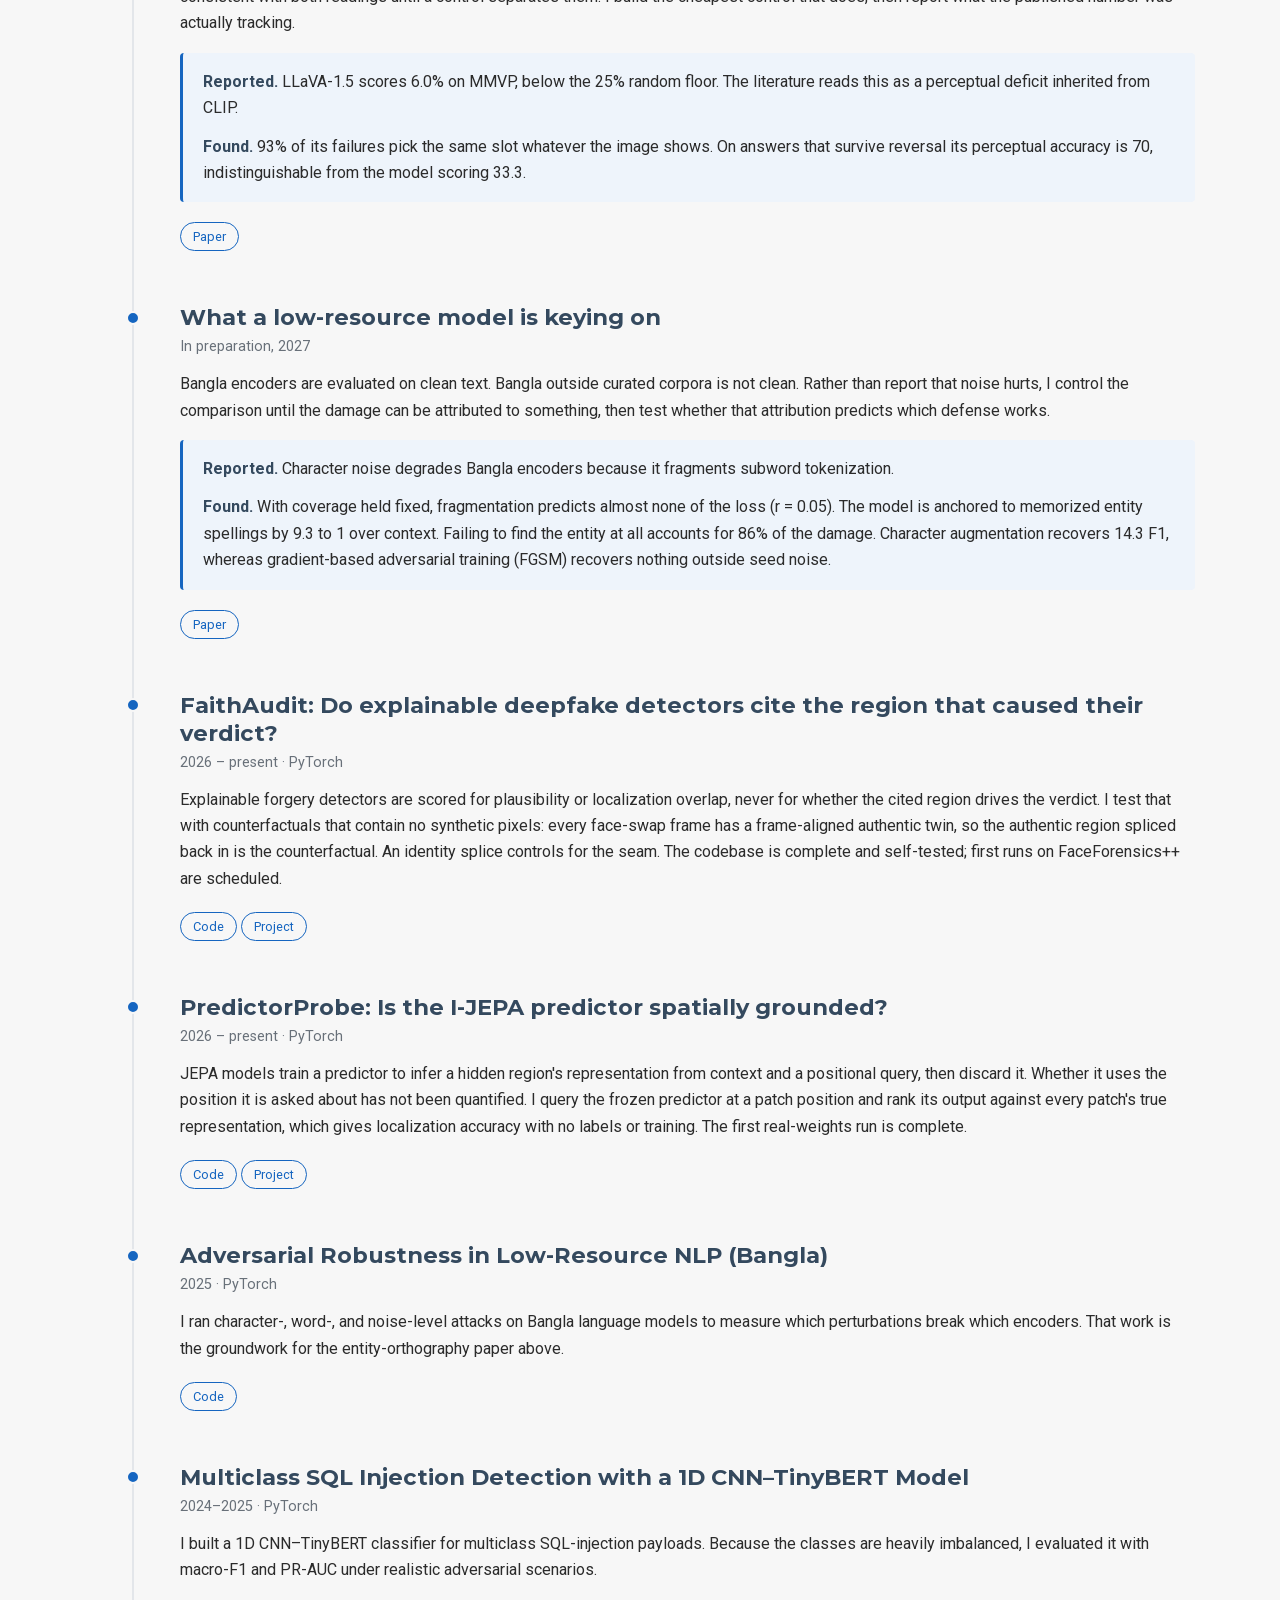
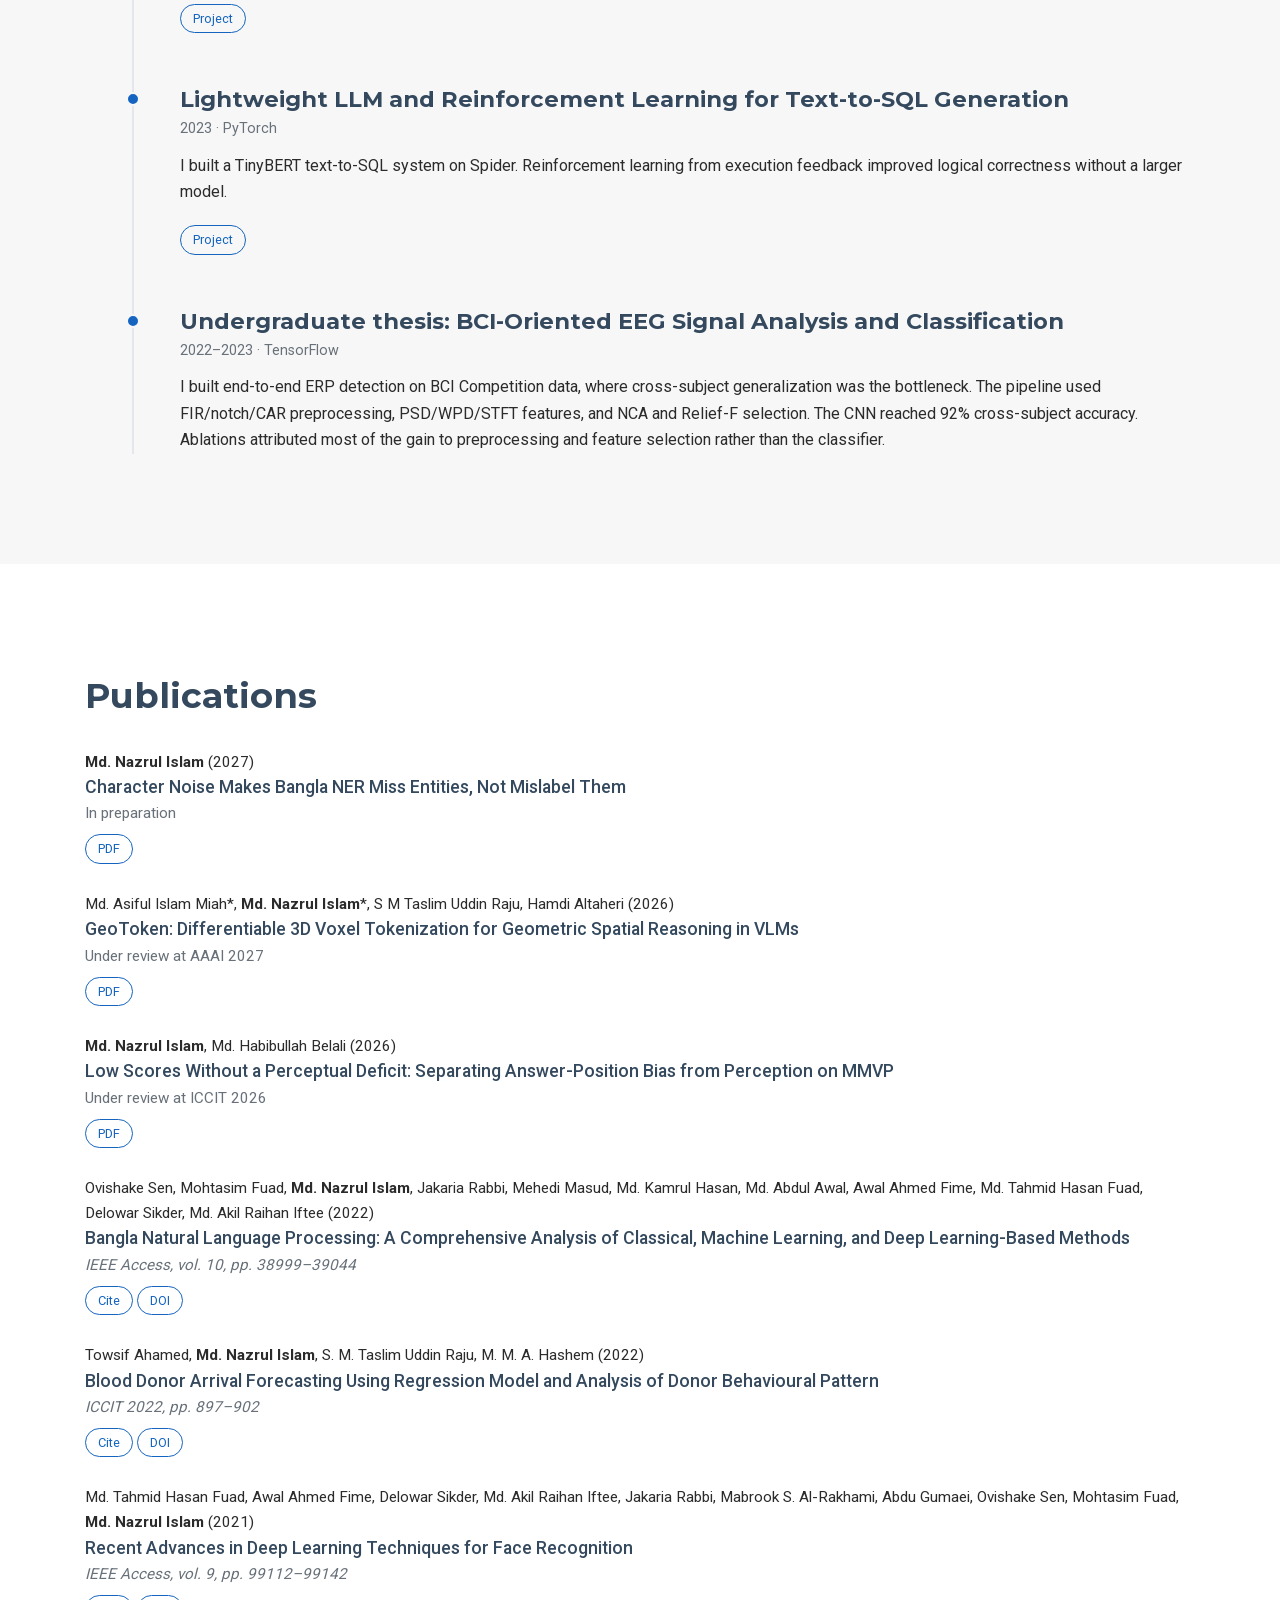
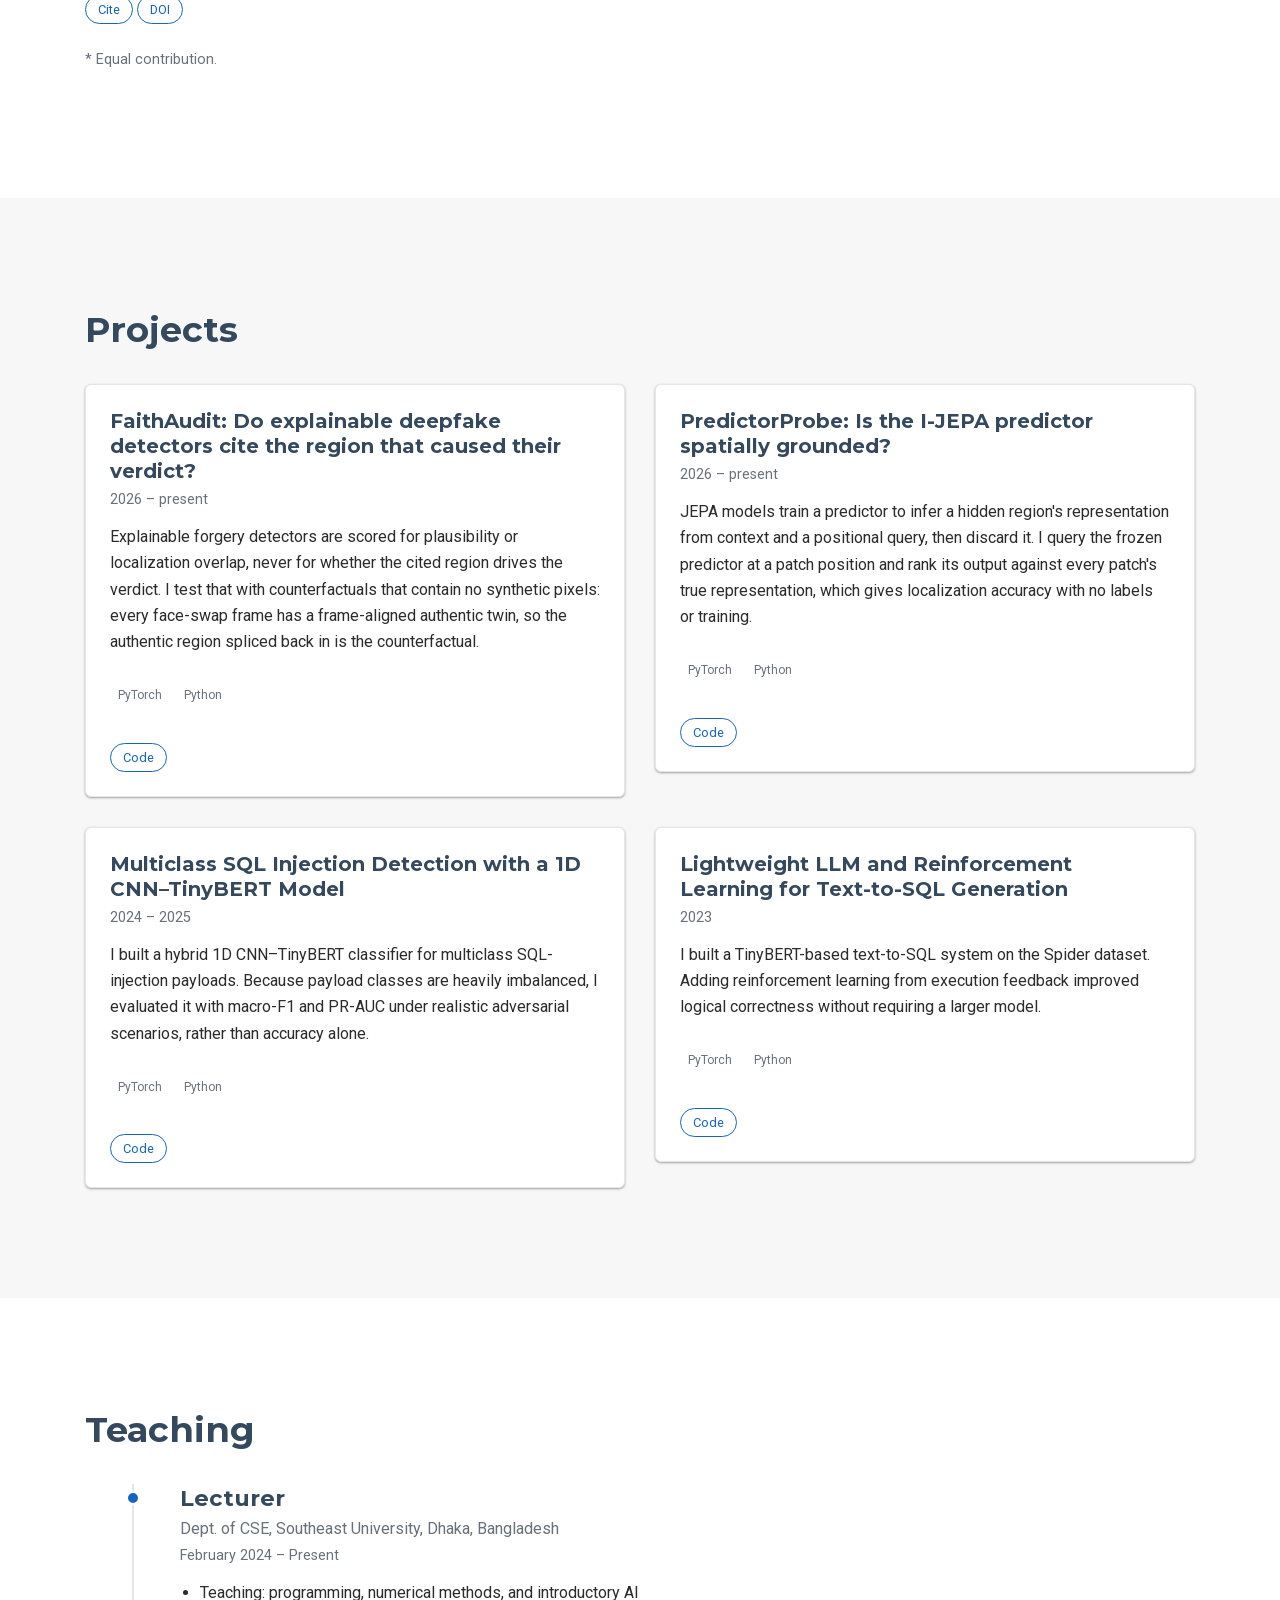
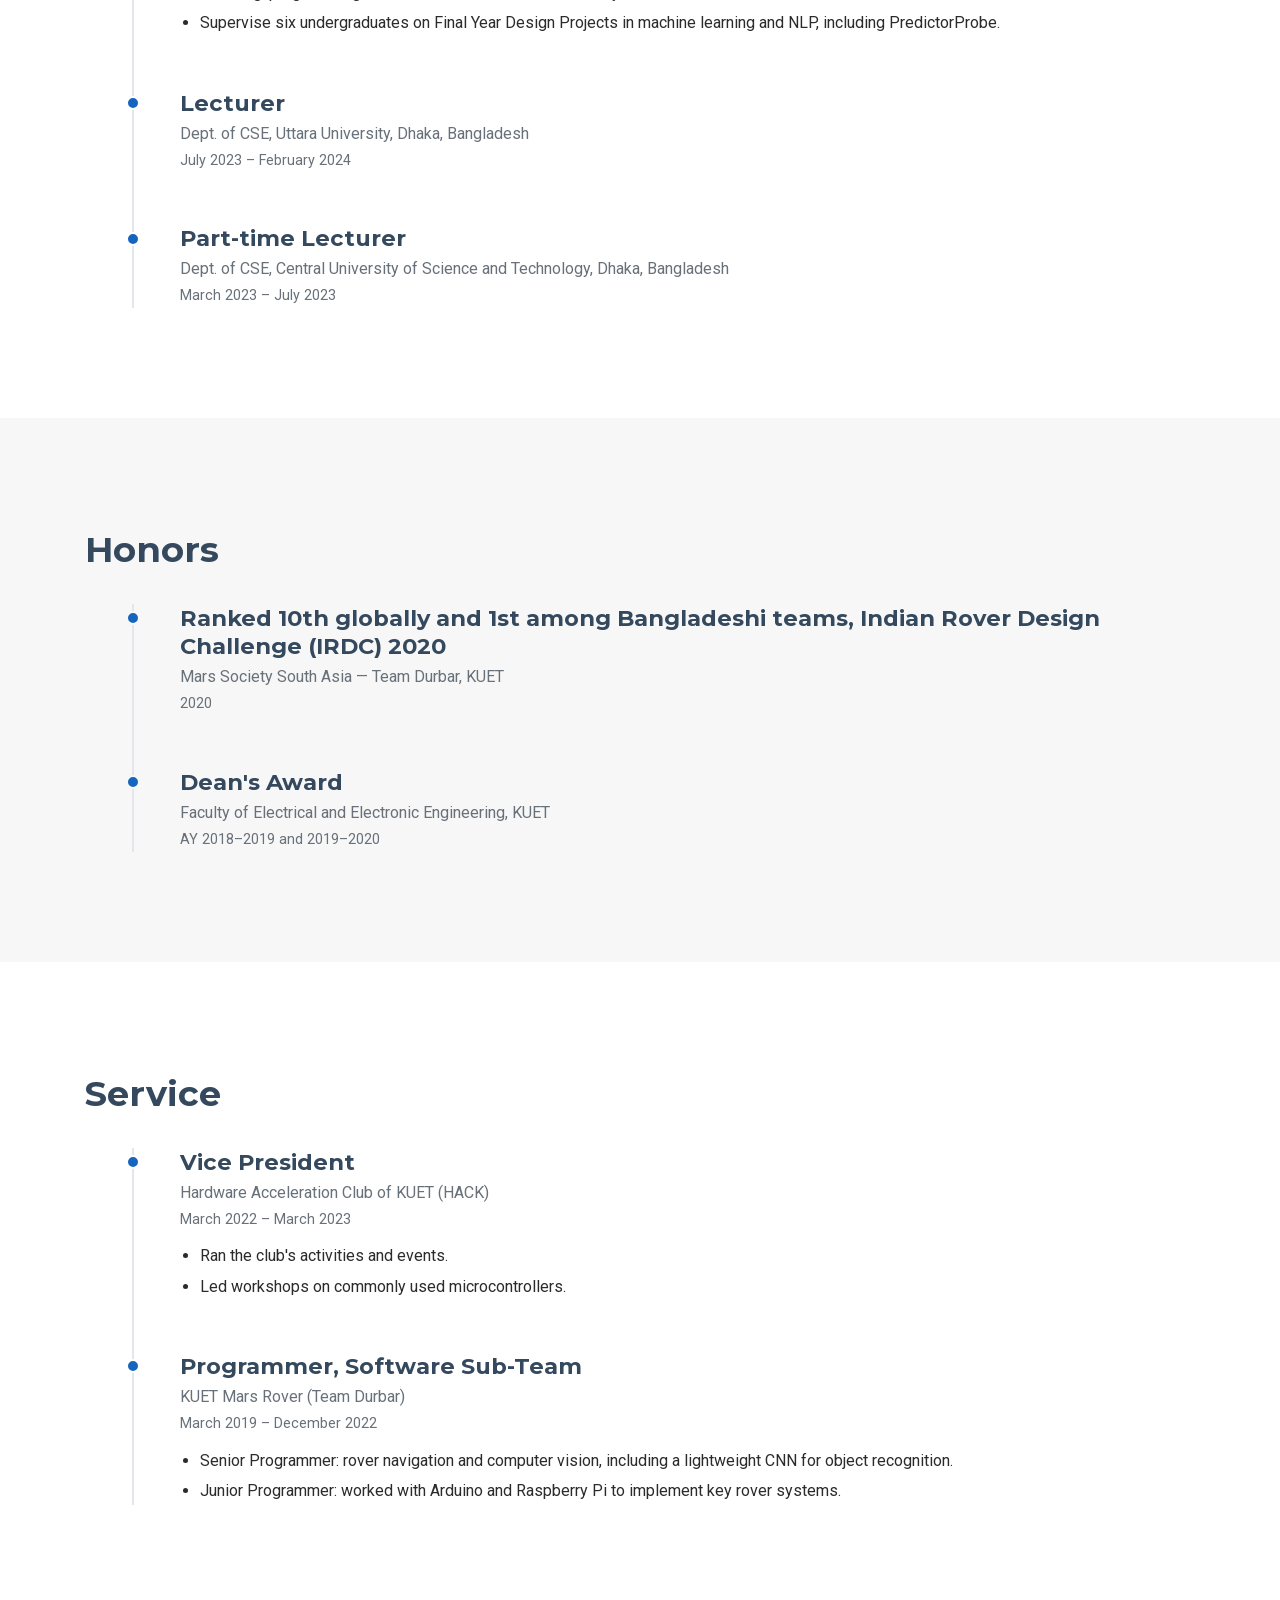
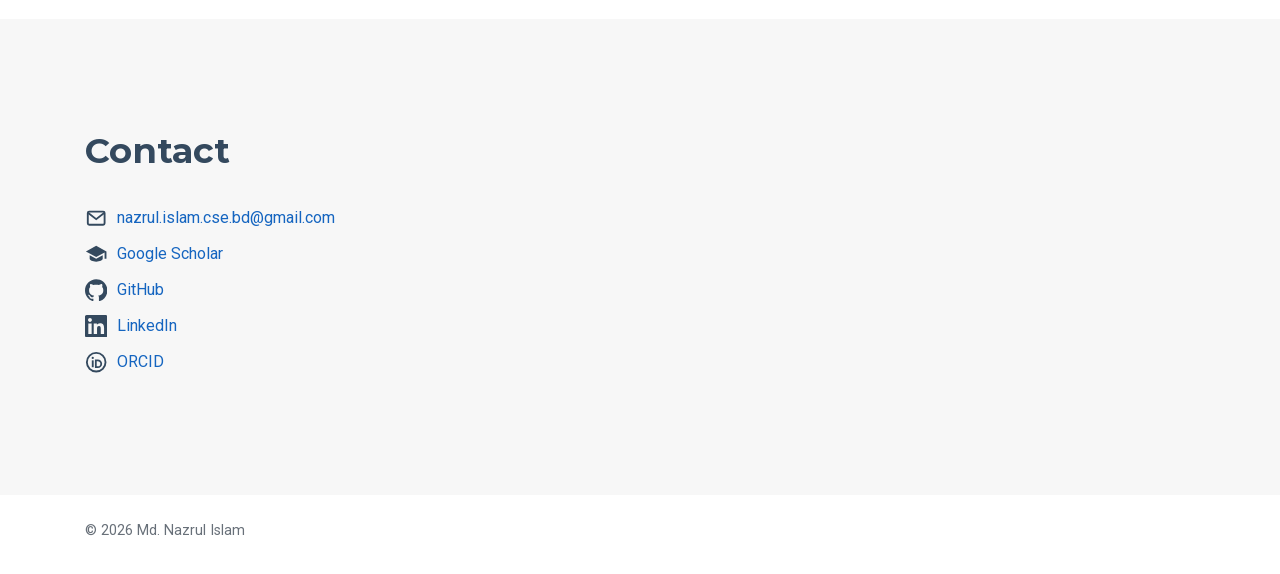
==== commit 5a930d94: "Name AAAI 2027 and ICCIT 2026 as under review" ====
--- a/index.html
+++ b/index.html
@@ -152,7 +152,7 @@
       <li class="tl-item">
         <article class="card" id="geometry-in-the-token">
           <h2 class="card-title"><a href="https://drive.google.com/file/d/1ELj4VhWy8dj_DHJAQdN-i3FPRE4wxLzI/view?usp=sharing" target="_blank" rel="noopener noreferrer">Geometry in the token, not in the pipeline</a></h2>
-          <p class="card-meta">2026 · under review</p>
+          <p class="card-meta">2026 · under review at AAAI 2027</p>
           <p class="blurb">A VLM answers &#34;is the chair in front of the sofa&#34; from a grid of 2D patch features that carry no depth, so it answers from word statistics. We lift each patch to a metric 3D point and cluster the points into voxel tokens with a soft assignment. The question-answering loss trains the depth, the camera, and the grouping together.
 </p>
           <dl class="claim">
@@ -168,7 +168,7 @@
       <li class="tl-item">
         <article class="card" id="what-a-score-identifies">
           <h2 class="card-title"><a href="https://drive.google.com/file/d/1UDr-B_FffHD4PoJ-6FCMyF1hHBAY2T0h/view?usp=drive_link" target="_blank" rel="noopener noreferrer">What a benchmark score identifies</a></h2>
-          <p class="card-meta">2026 · under review</p>
+          <p class="card-meta">Under review at ICCIT 2026</p>
           <p class="blurb">MMVP&#39;s 6% for LLaVA-1.5 fits a model that cannot see. It fits equally a model that sees fine but always picks option (a). A single score is consistent with both readings until a control separates them. I build the cheapest control that does, then report what the published number was actually tracking.
 </p>
           <dl class="claim">
@@ -266,13 +266,13 @@
 </article><article class="pub" id="geotoken">
   <p class="pub-authors">Md. Asiful Islam Miah*, <strong>Md. Nazrul Islam</strong>*, S M Taslim Uddin Raju, Hamdi Altaheri (2026)</p>
   <h2 class="pub-title"><a href="https://drive.google.com/file/d/1ELj4VhWy8dj_DHJAQdN-i3FPRE4wxLzI/view?usp=sharing" target="_blank" rel="noopener noreferrer">GeoToken: Differentiable 3D Voxel Tokenization for Geometric Spatial Reasoning in VLMs</a></h2>
-  <p class="pub-venue">Under review</p>
+  <p class="pub-venue">Under review at AAAI 2027</p>
   <div class="pub-actions">
 <a class="btn-pill" href="https://drive.google.com/file/d/1ELj4VhWy8dj_DHJAQdN-i3FPRE4wxLzI/view?usp=sharing" target="_blank" rel="noopener noreferrer">PDF</a>  </div>
 </article><article class="pub" id="mmvp-position-bias">
   <p class="pub-authors"><strong>Md. Nazrul Islam</strong>, Md. Habibullah Belali (2026)</p>
   <h2 class="pub-title"><a href="https://drive.google.com/file/d/1UDr-B_FffHD4PoJ-6FCMyF1hHBAY2T0h/view?usp=drive_link" target="_blank" rel="noopener noreferrer">Low Scores Without a Perceptual Deficit: Separating Answer-Position Bias from Perception on MMVP</a></h2>
-  <p class="pub-venue">Under review</p>
+  <p class="pub-venue">Under review at ICCIT 2026</p>
   <div class="pub-actions">
 <a class="btn-pill" href="https://drive.google.com/file/d/1UDr-B_FffHD4PoJ-6FCMyF1hHBAY2T0h/view?usp=drive_link" target="_blank" rel="noopener noreferrer">PDF</a>  </div>
 </article><article class="pub" id="bnlp-survey">
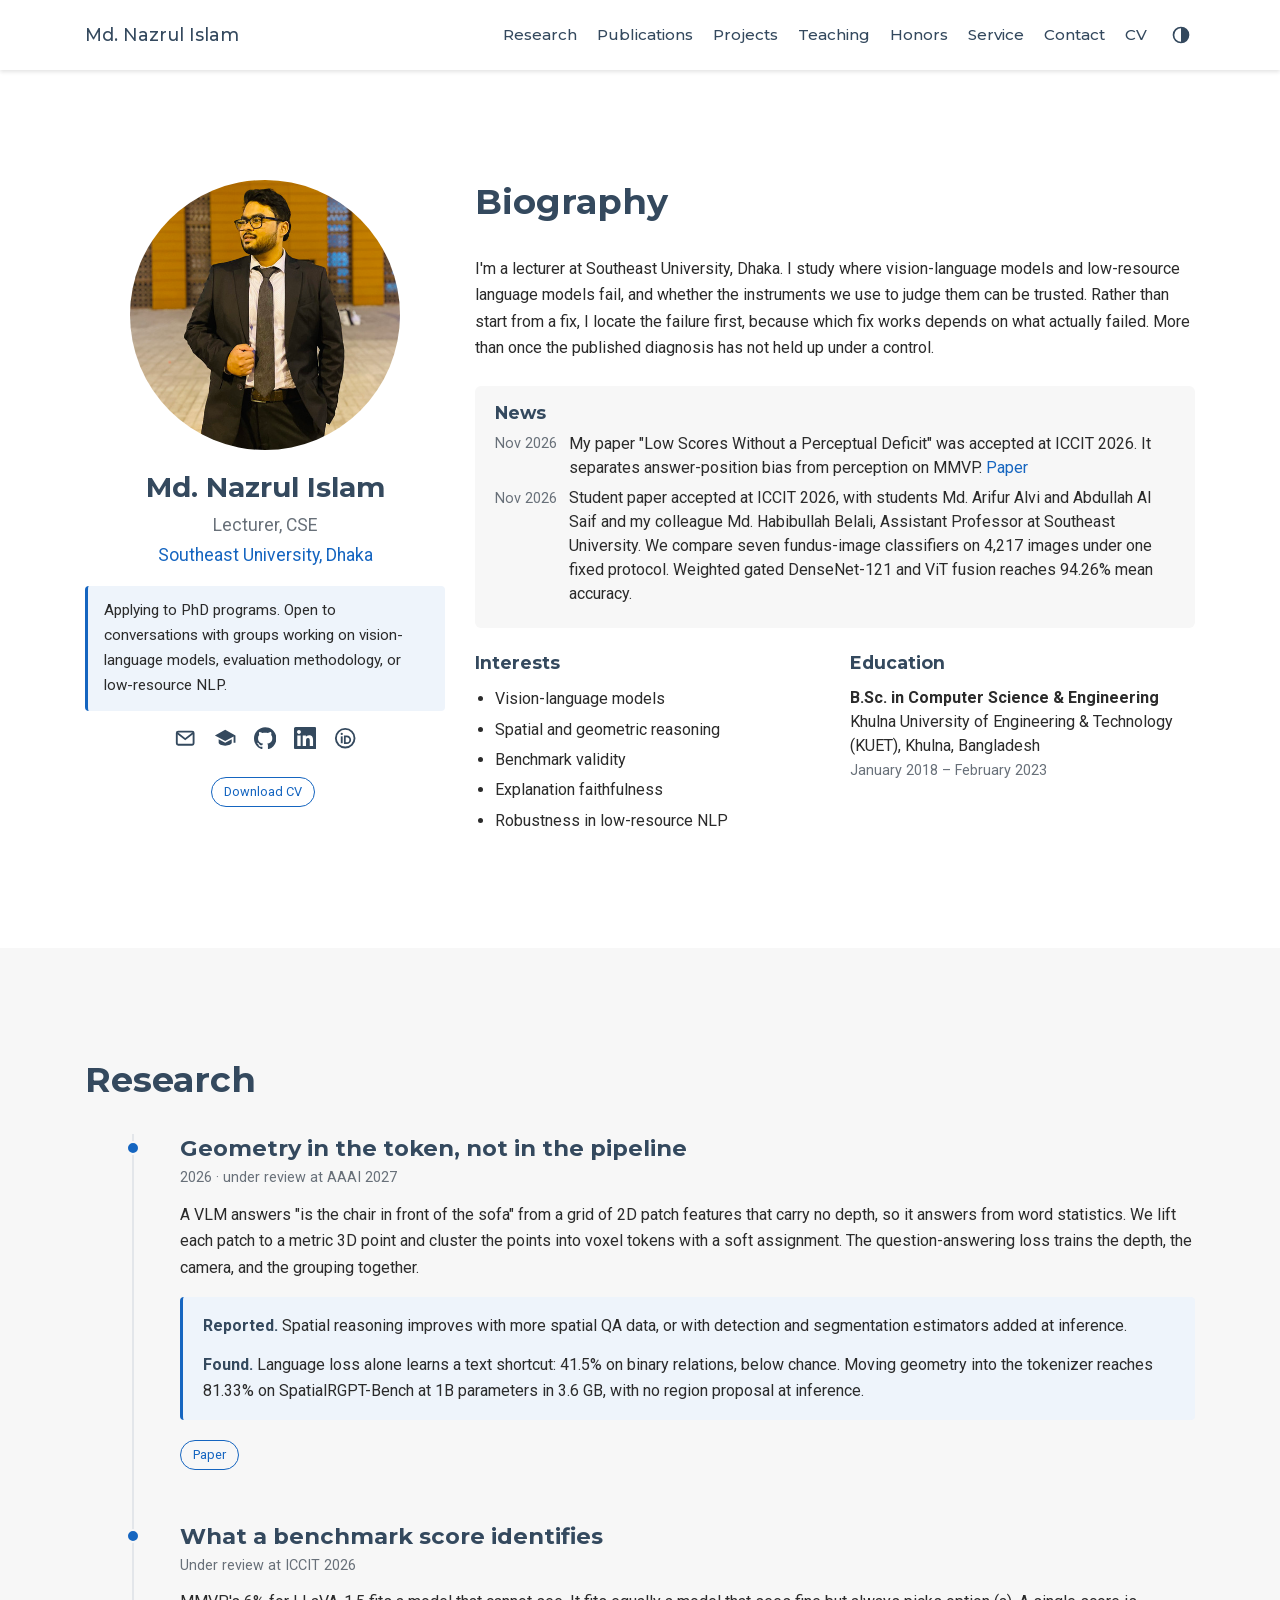
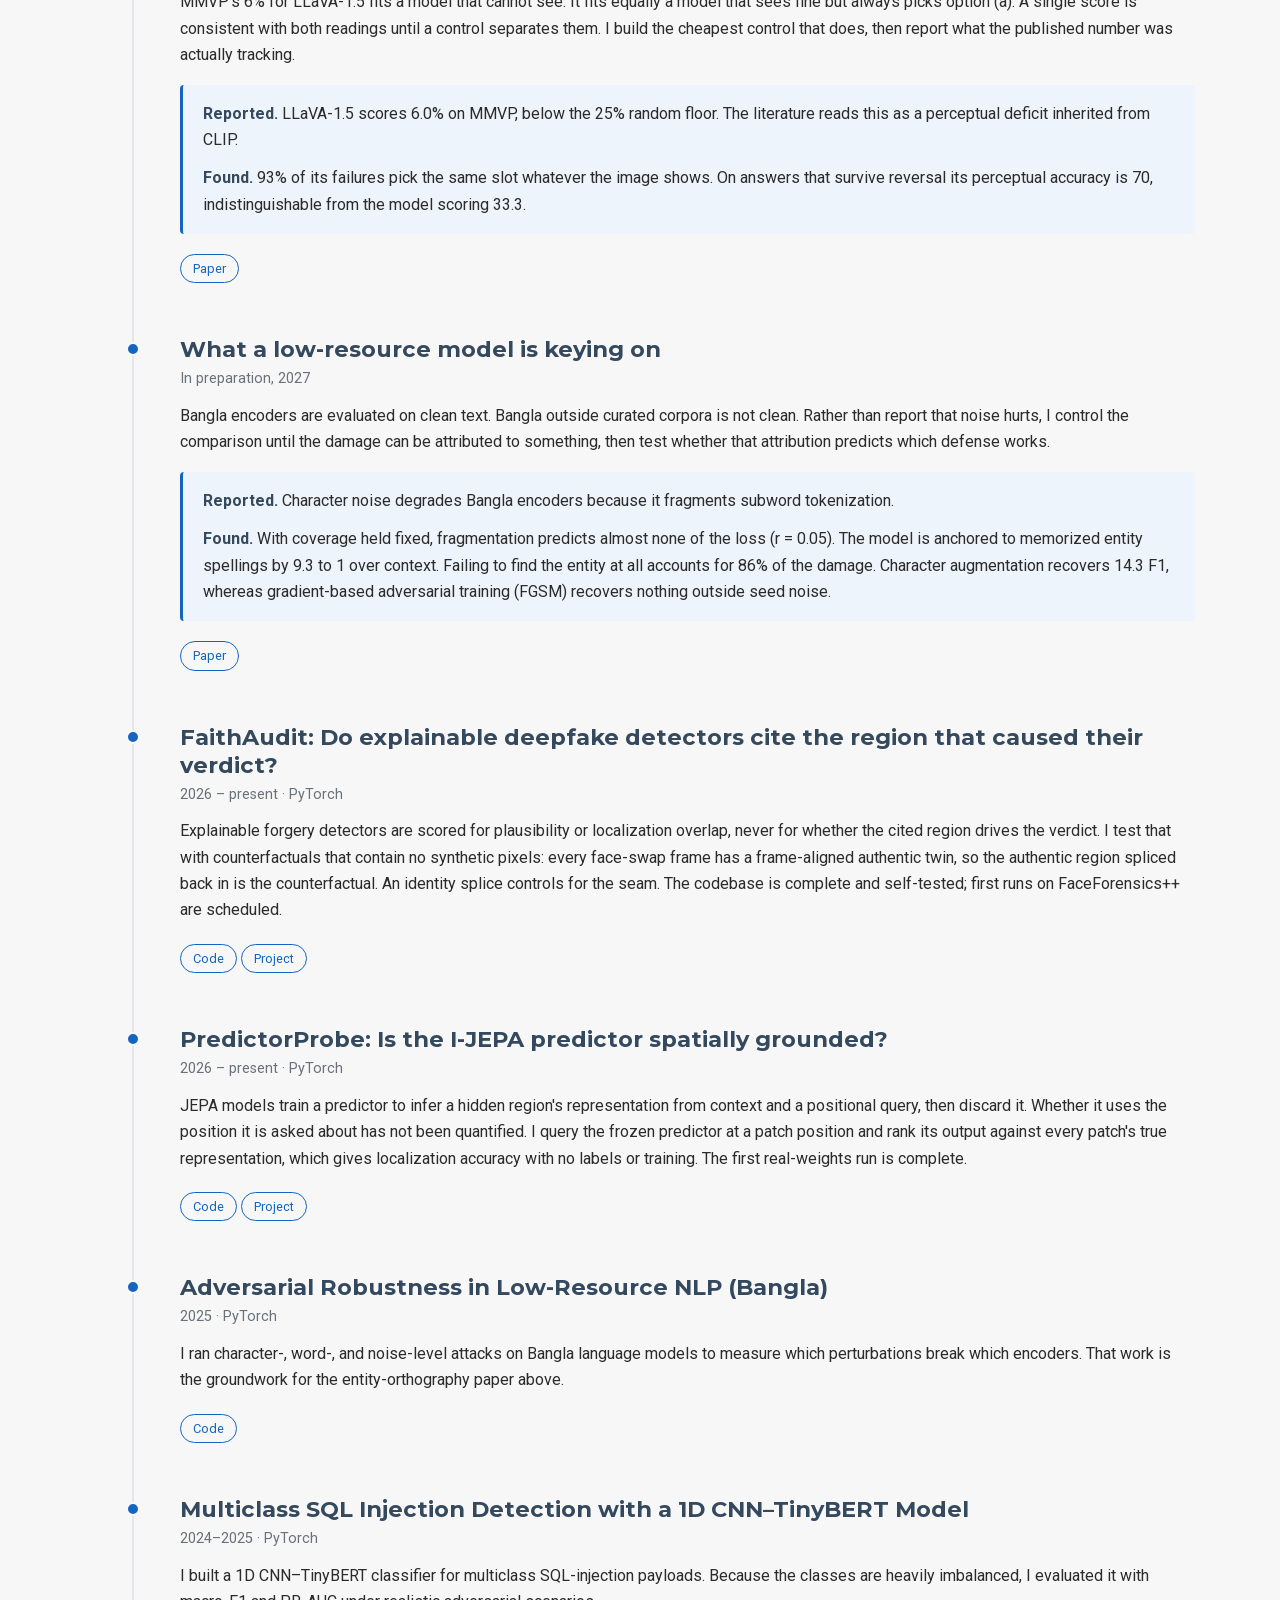
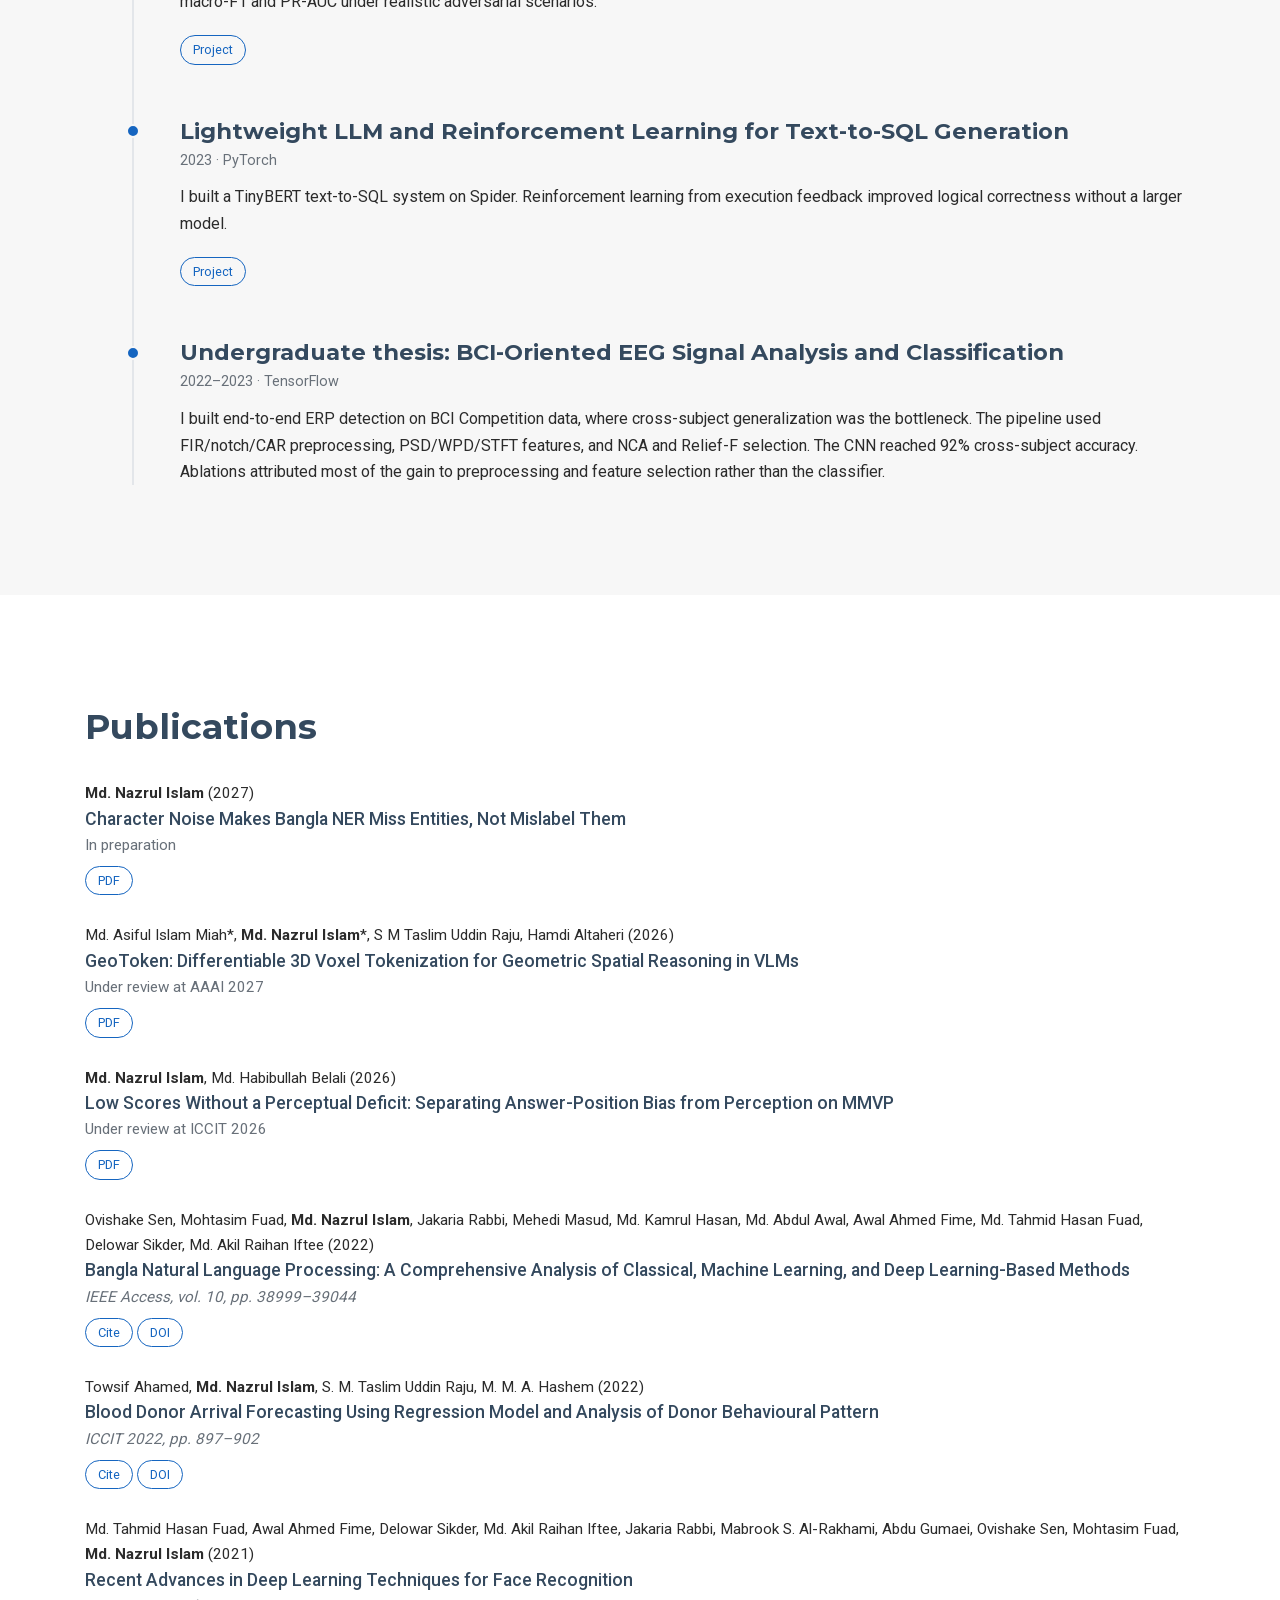
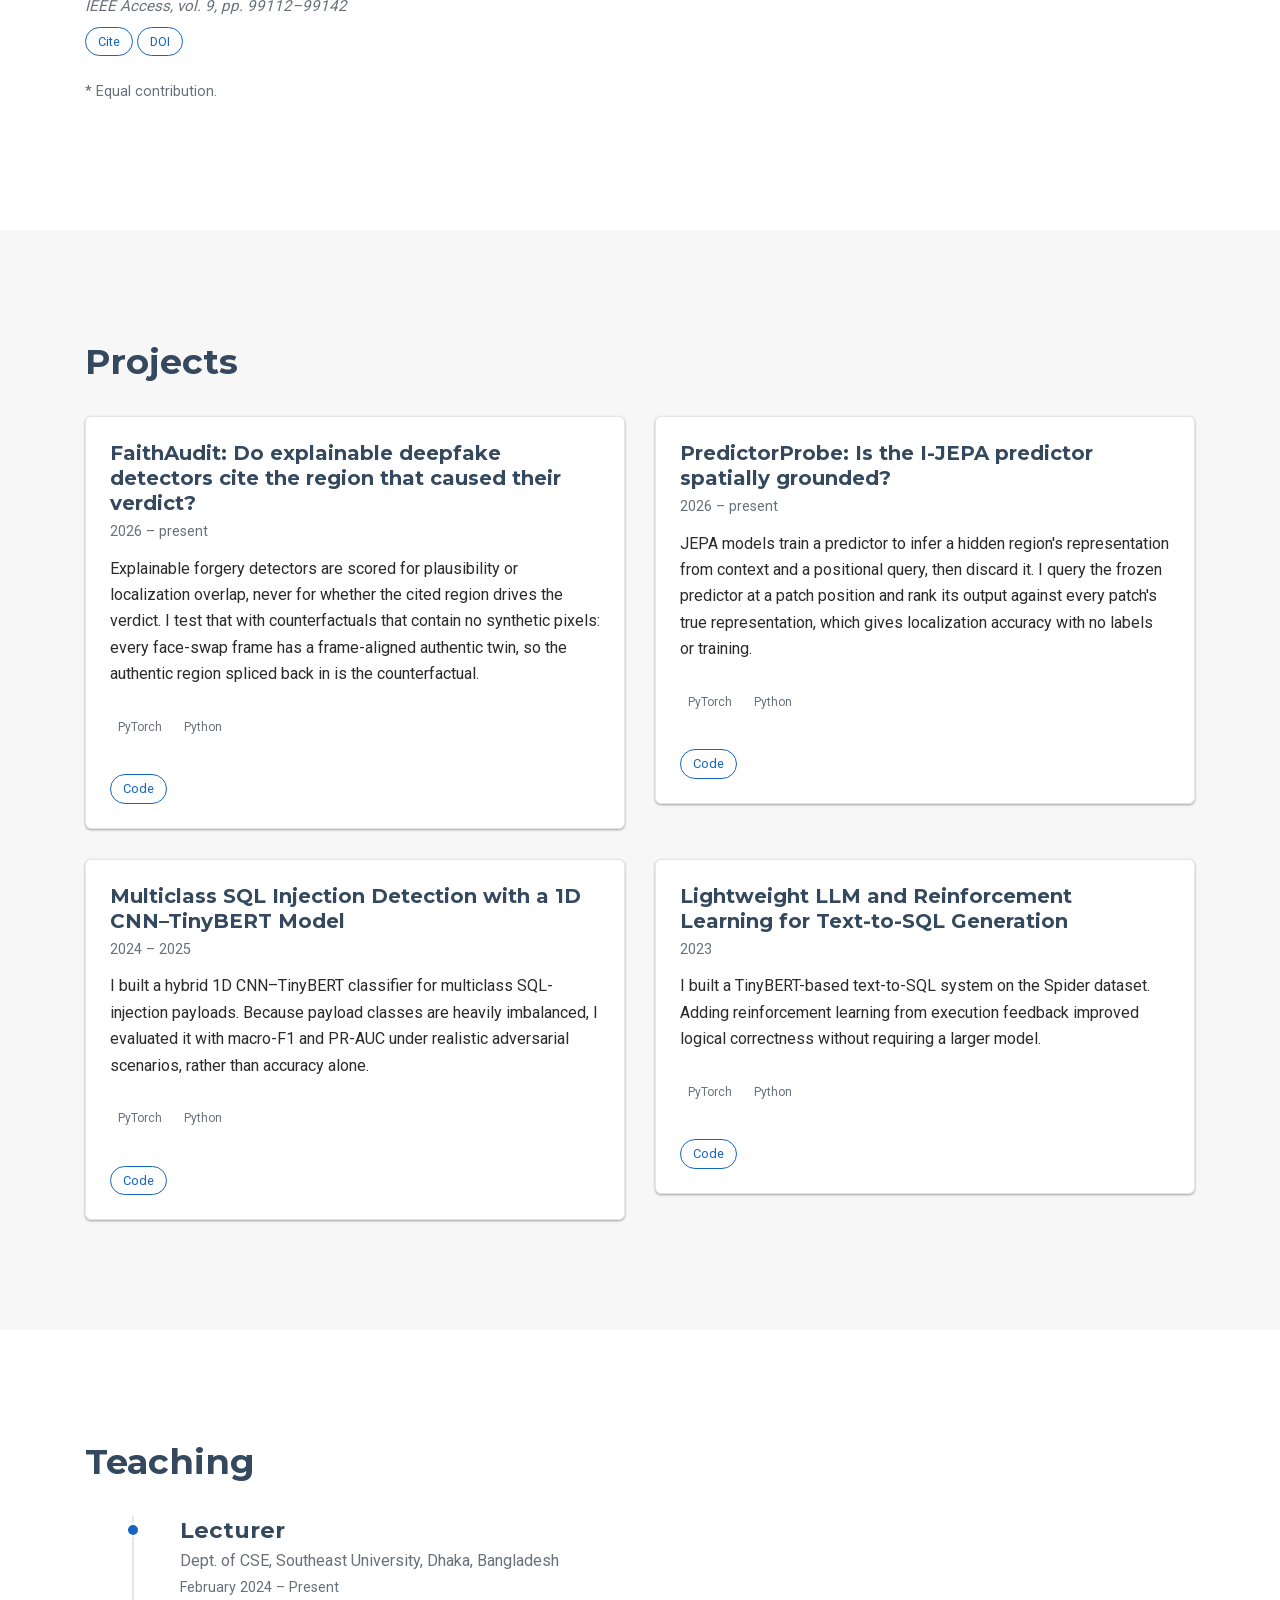
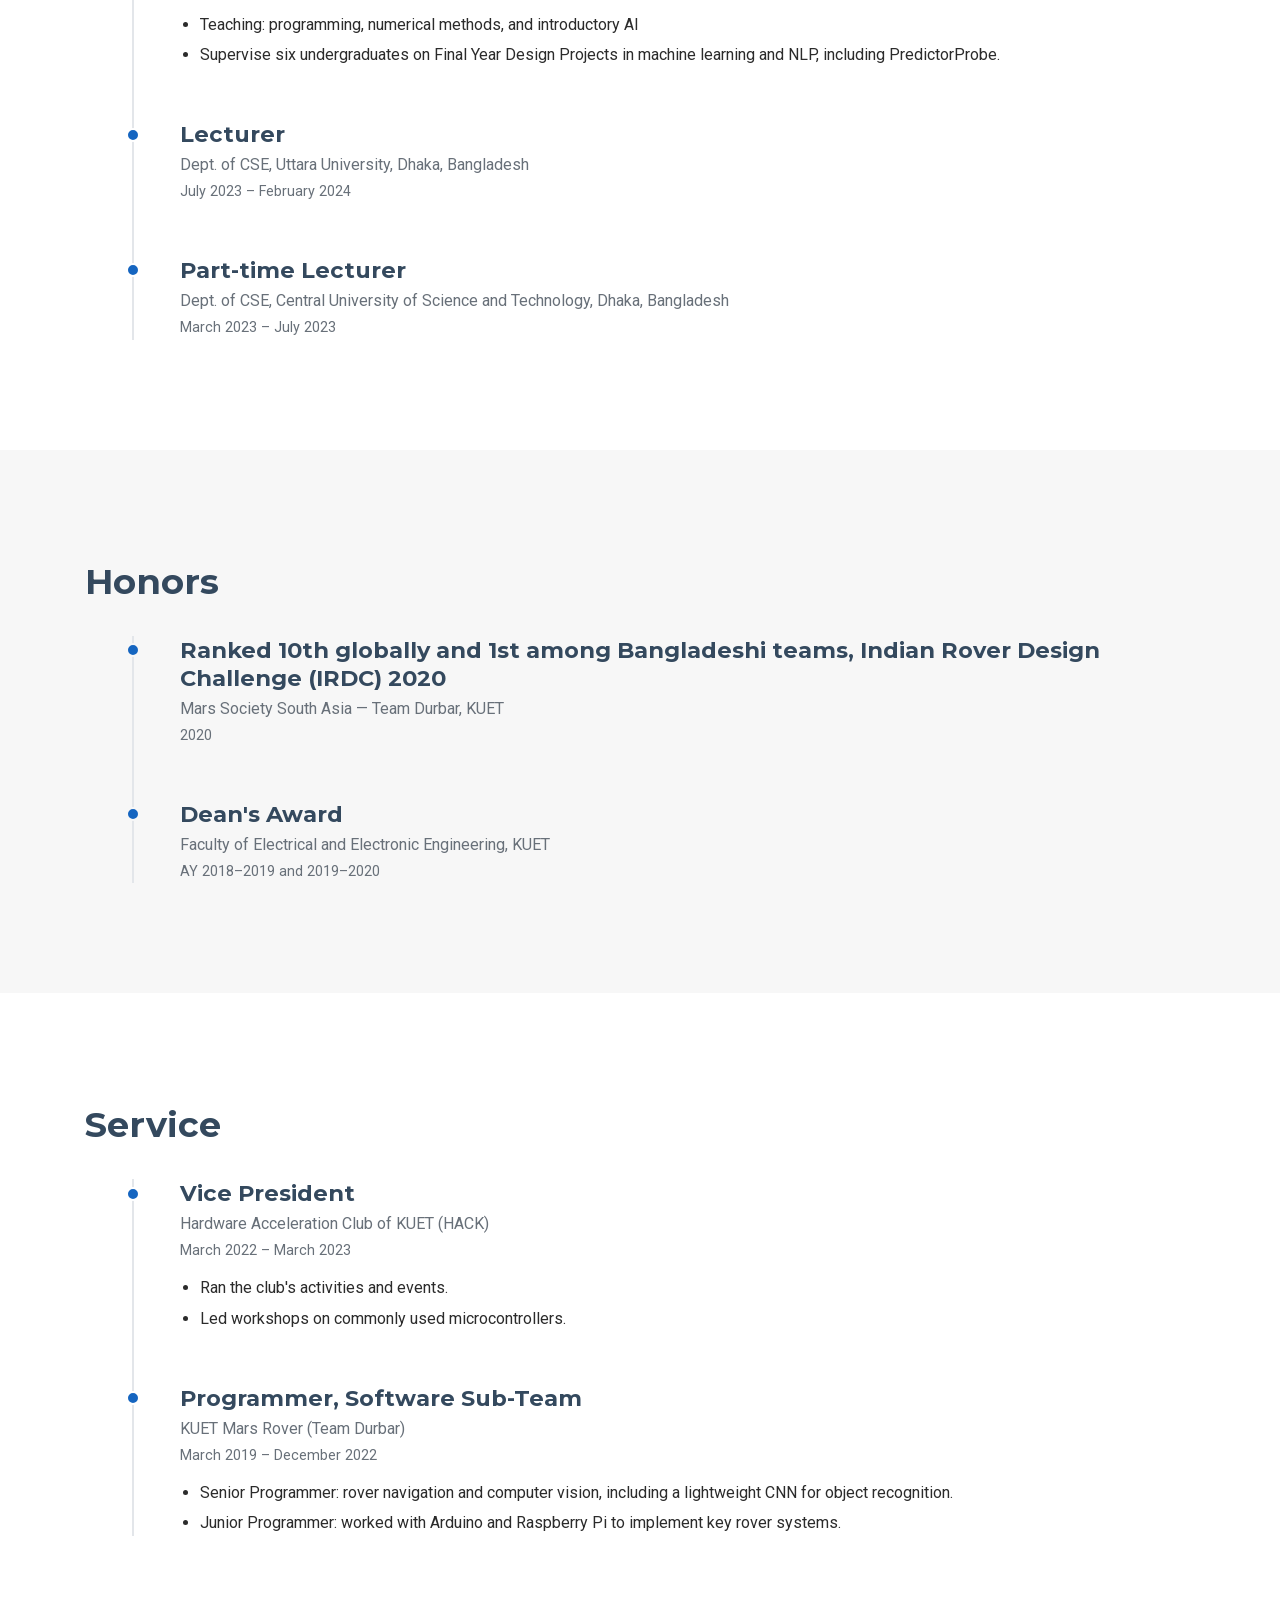
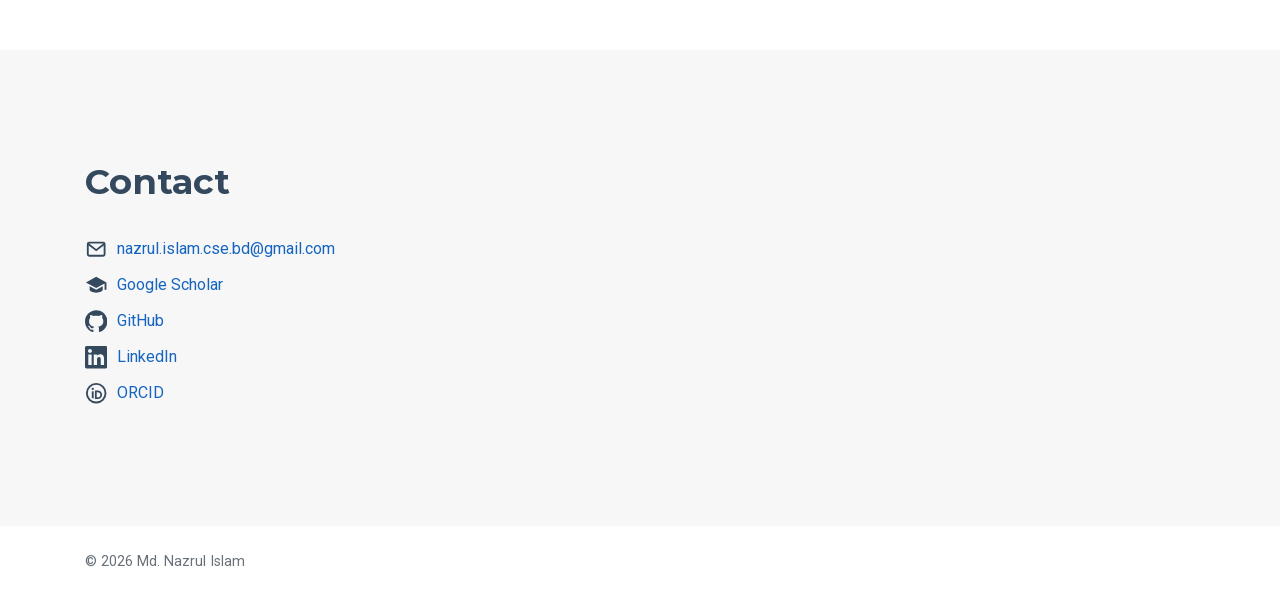
==== commit b7a9ab50: "Add ICCIT 2026 acceptance news" ====
--- a/index.html
+++ b/index.html
@@ -124,6 +124,15 @@
     <div class="about-main">
       <h1 class="section-title">Biography</h1>
       <p class="bio">I&#39;m a lecturer at Southeast University, Dhaka. I study where vision-language models and low-resource language models fail, and whether the instruments we use to judge them can be trusted. Rather than start from a fix, I locate the failure first, because which fix works depends on what actually failed. More than once the published diagnosis has not held up under a control.</p>
+      <div class="news" id="news">
+        <h2 class="label">News</h2>
+        <ul class="news-list">
+          <li><span class="news-date">Nov 2026</span><span>My paper &#34;Low Scores Without a Perceptual Deficit&#34; was accepted at ICCIT 2026. It separates answer-position bias from perception on MMVP.
+ <a href="#mmvp-position-bias">Paper</a></span></li>
+          <li><span class="news-date">Nov 2026</span><span>Student paper accepted at ICCIT 2026, with students Md. Arifur Alvi and Abdullah Al Saif and my colleague Md. Habibullah Belali, Assistant Professor at Southeast University. We compare seven fundus-image classifiers on 4,217 images under one fixed protocol. Weighted gated DenseNet-121 and ViT fusion reaches 94.26% mean accuracy.
+</span></li>
+        </ul>
+      </div>
       <div class="about-cols">
         <div>
           <h2 class="label">Interests</h2>
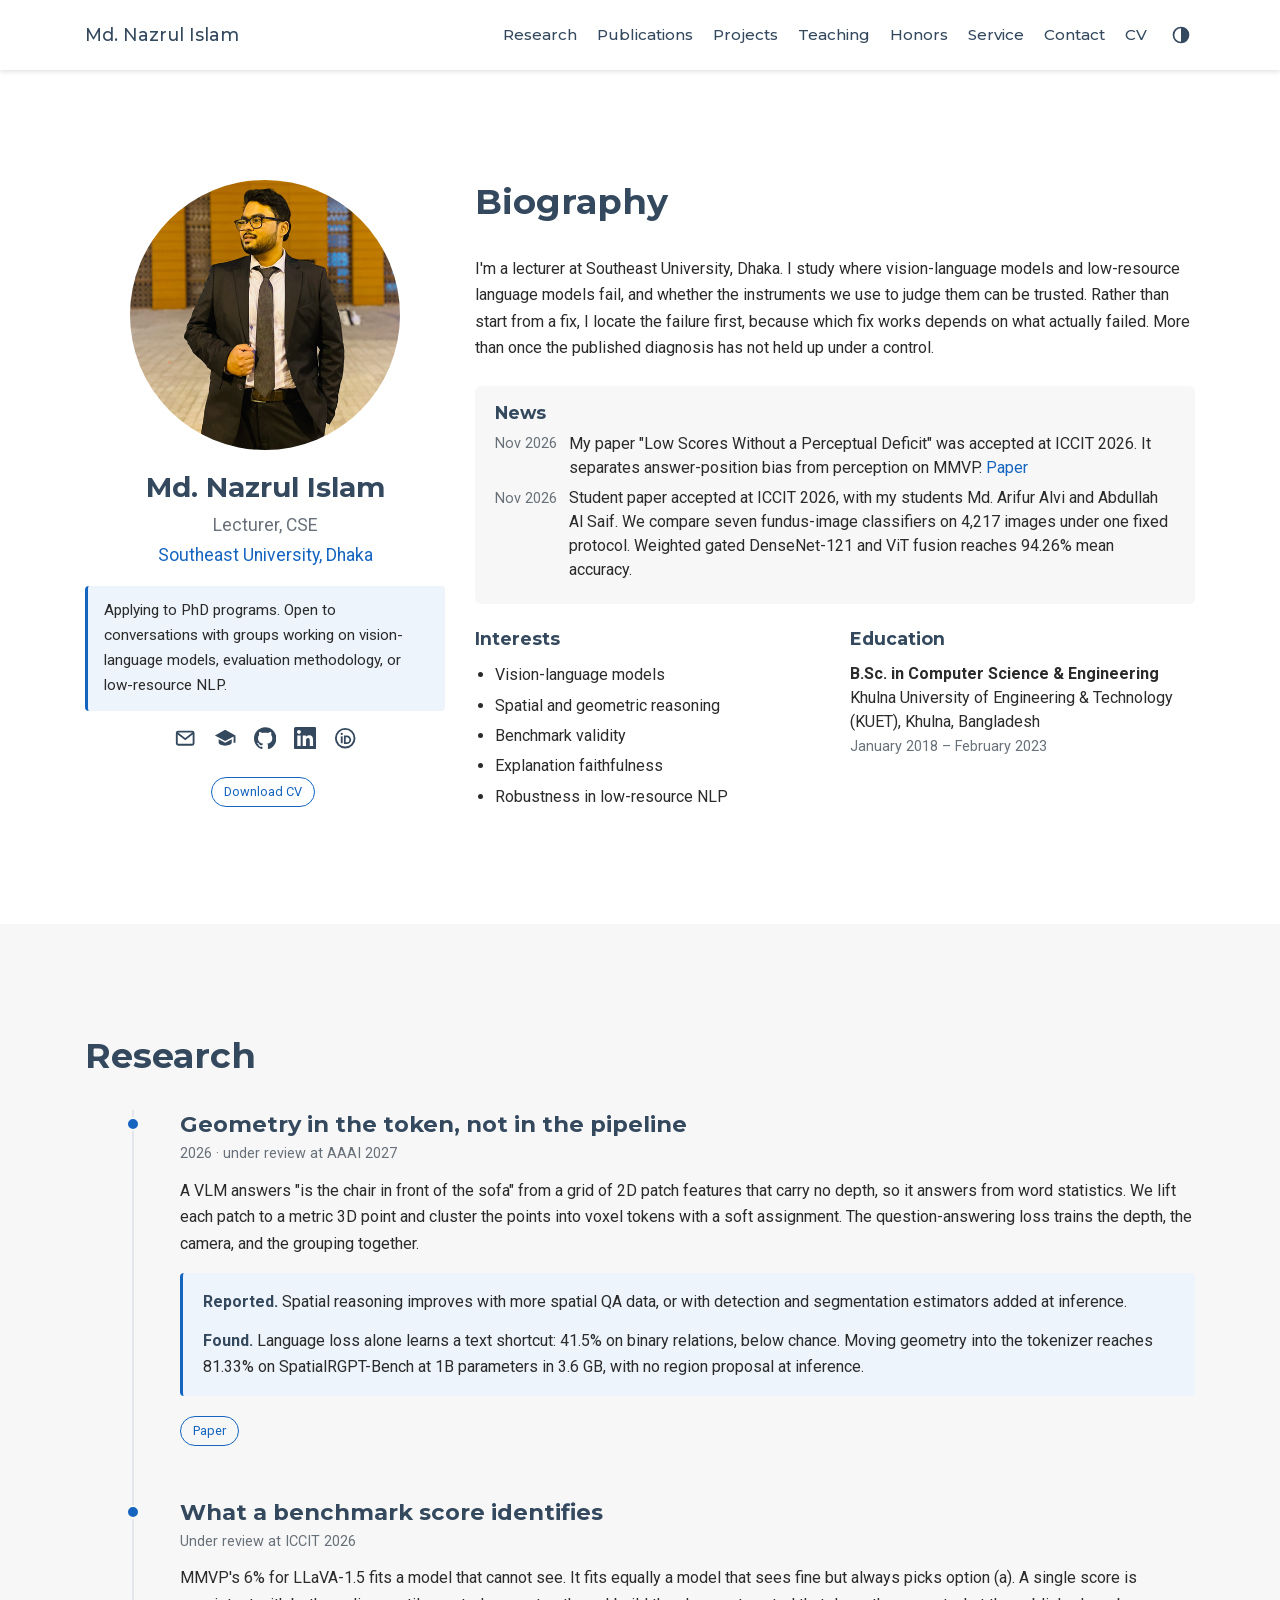
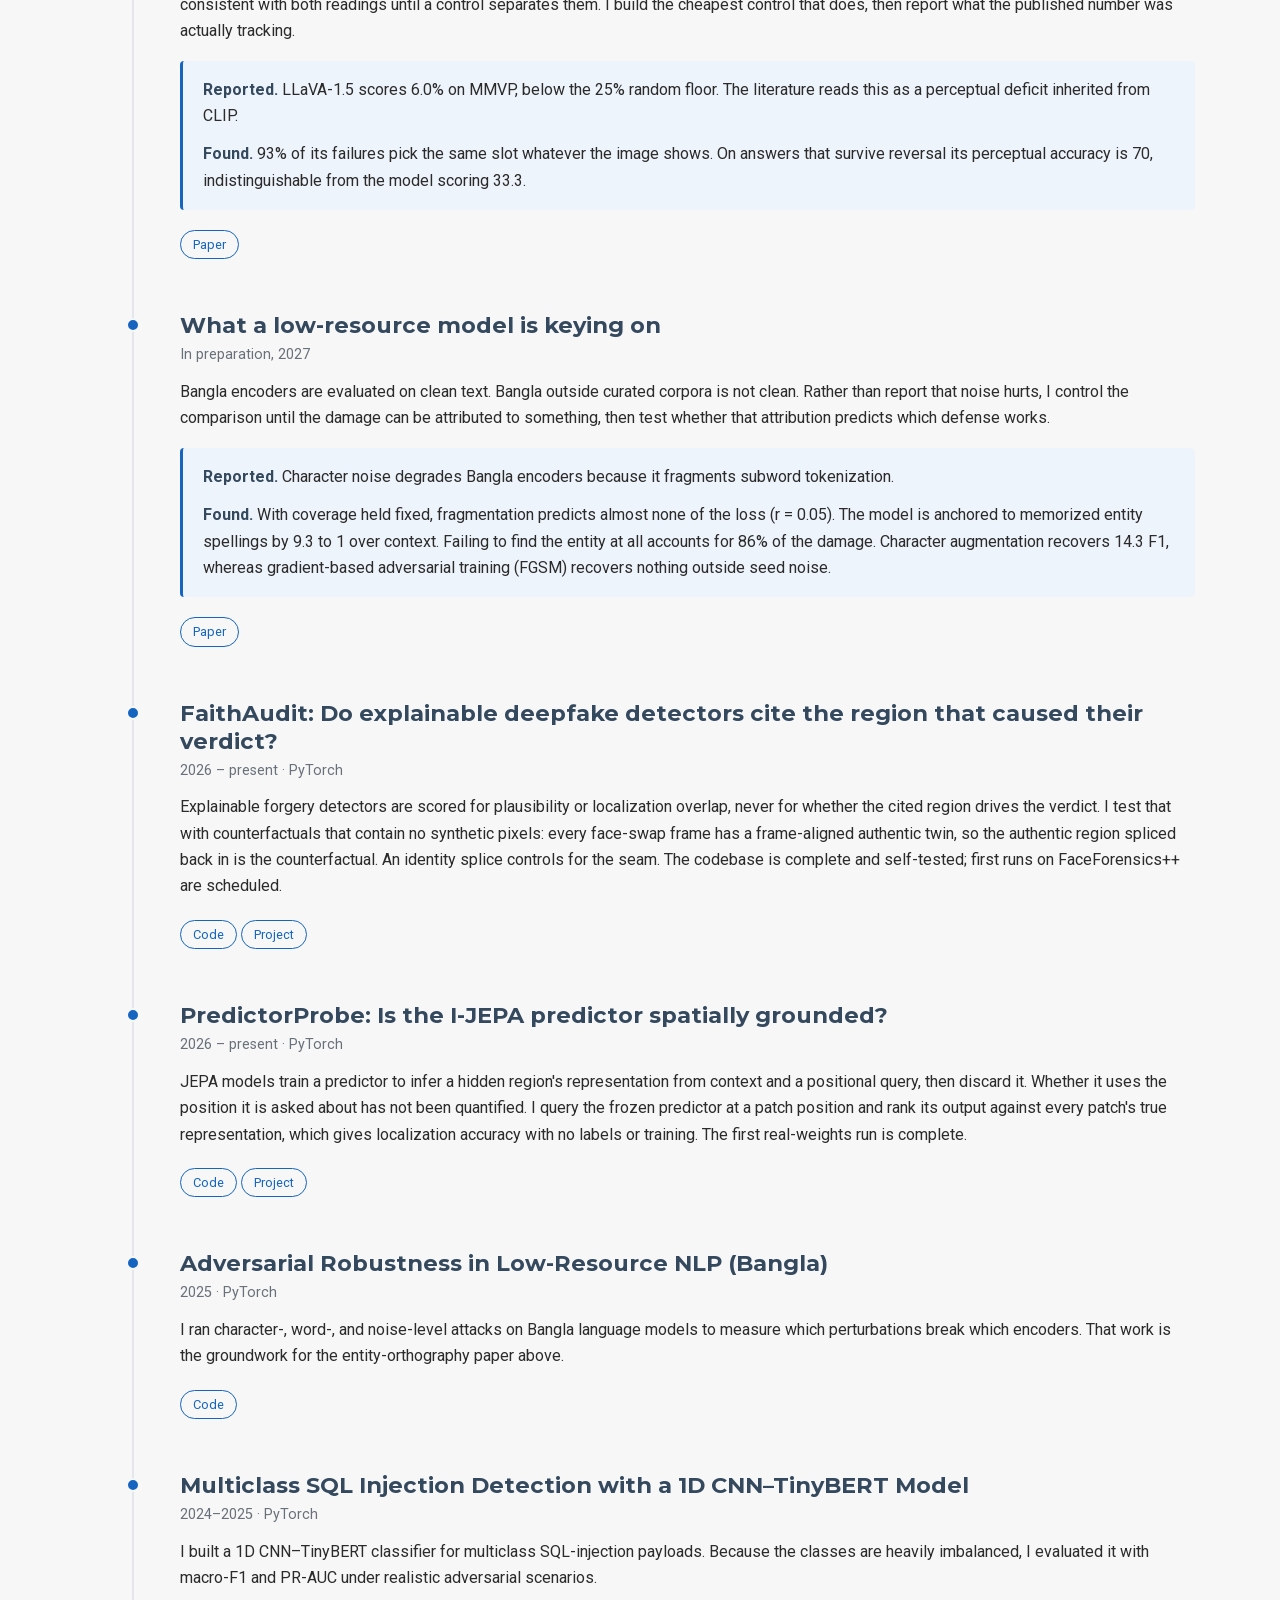
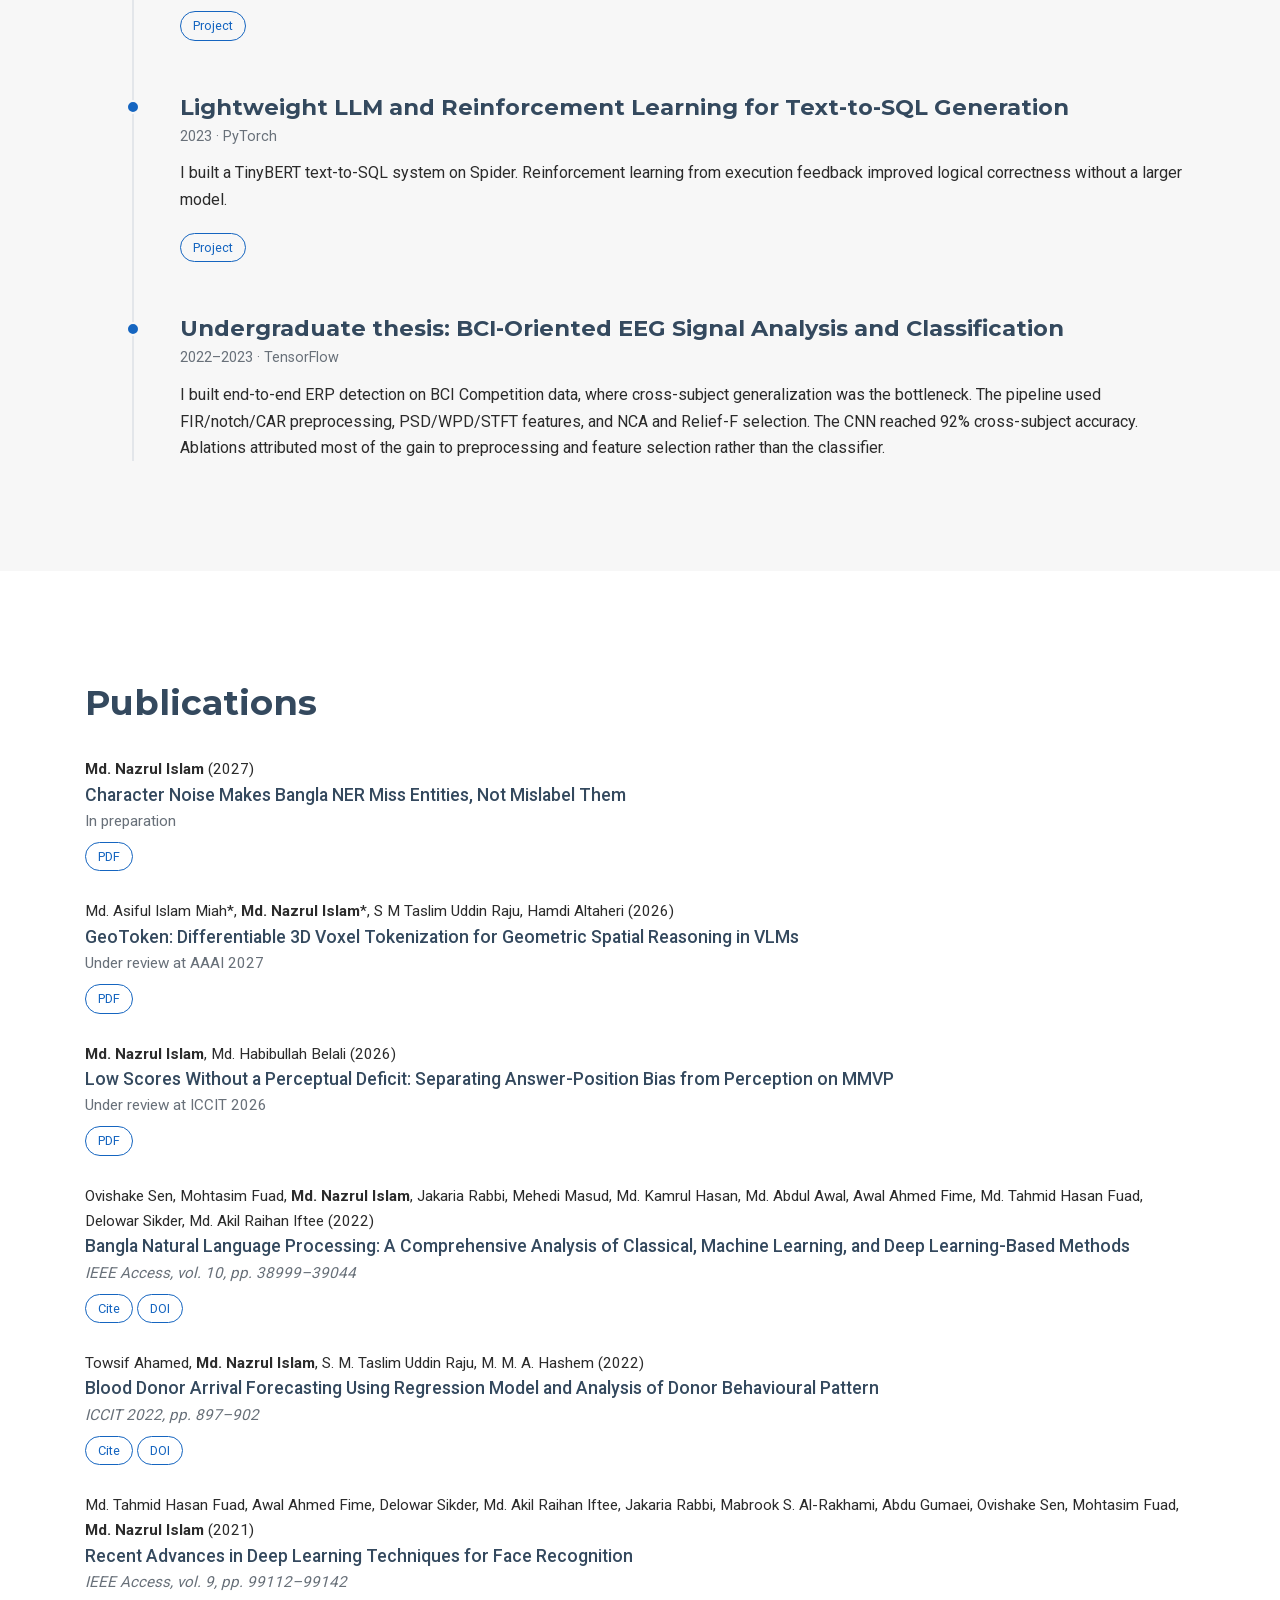
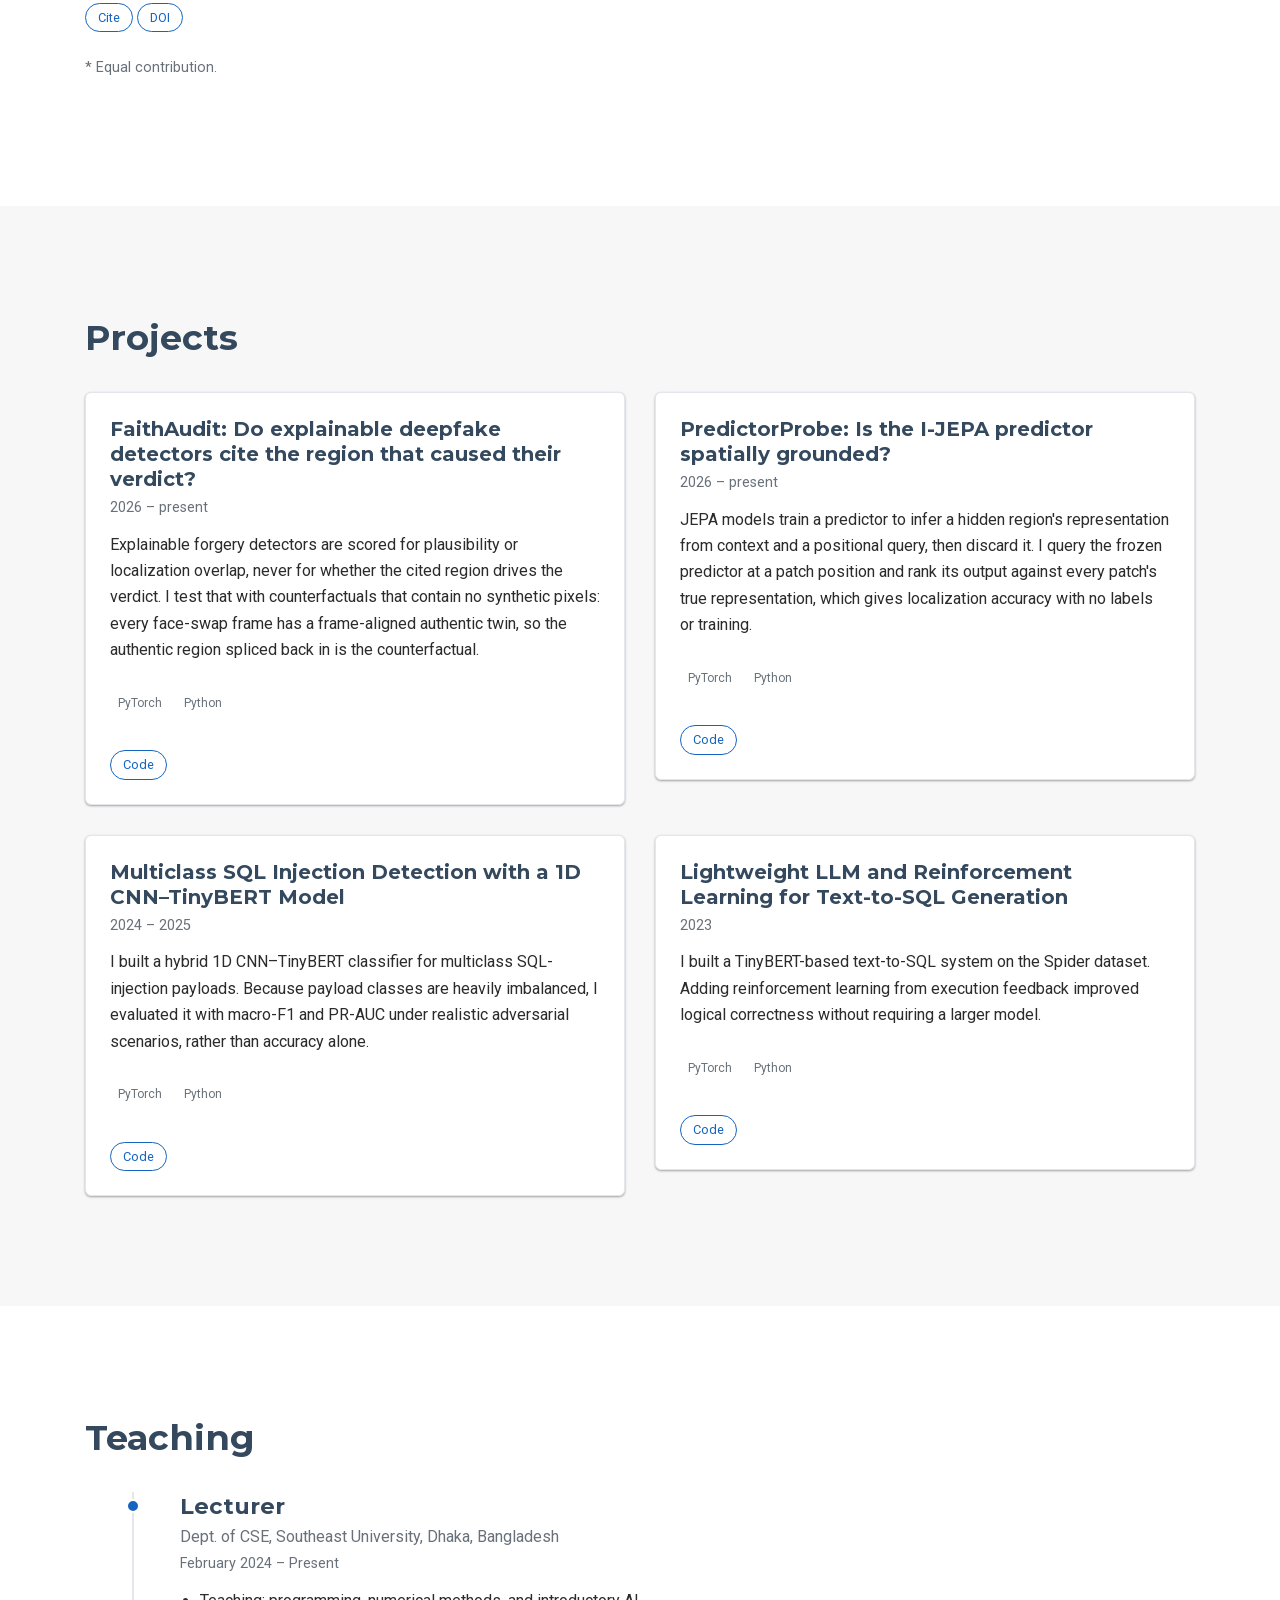
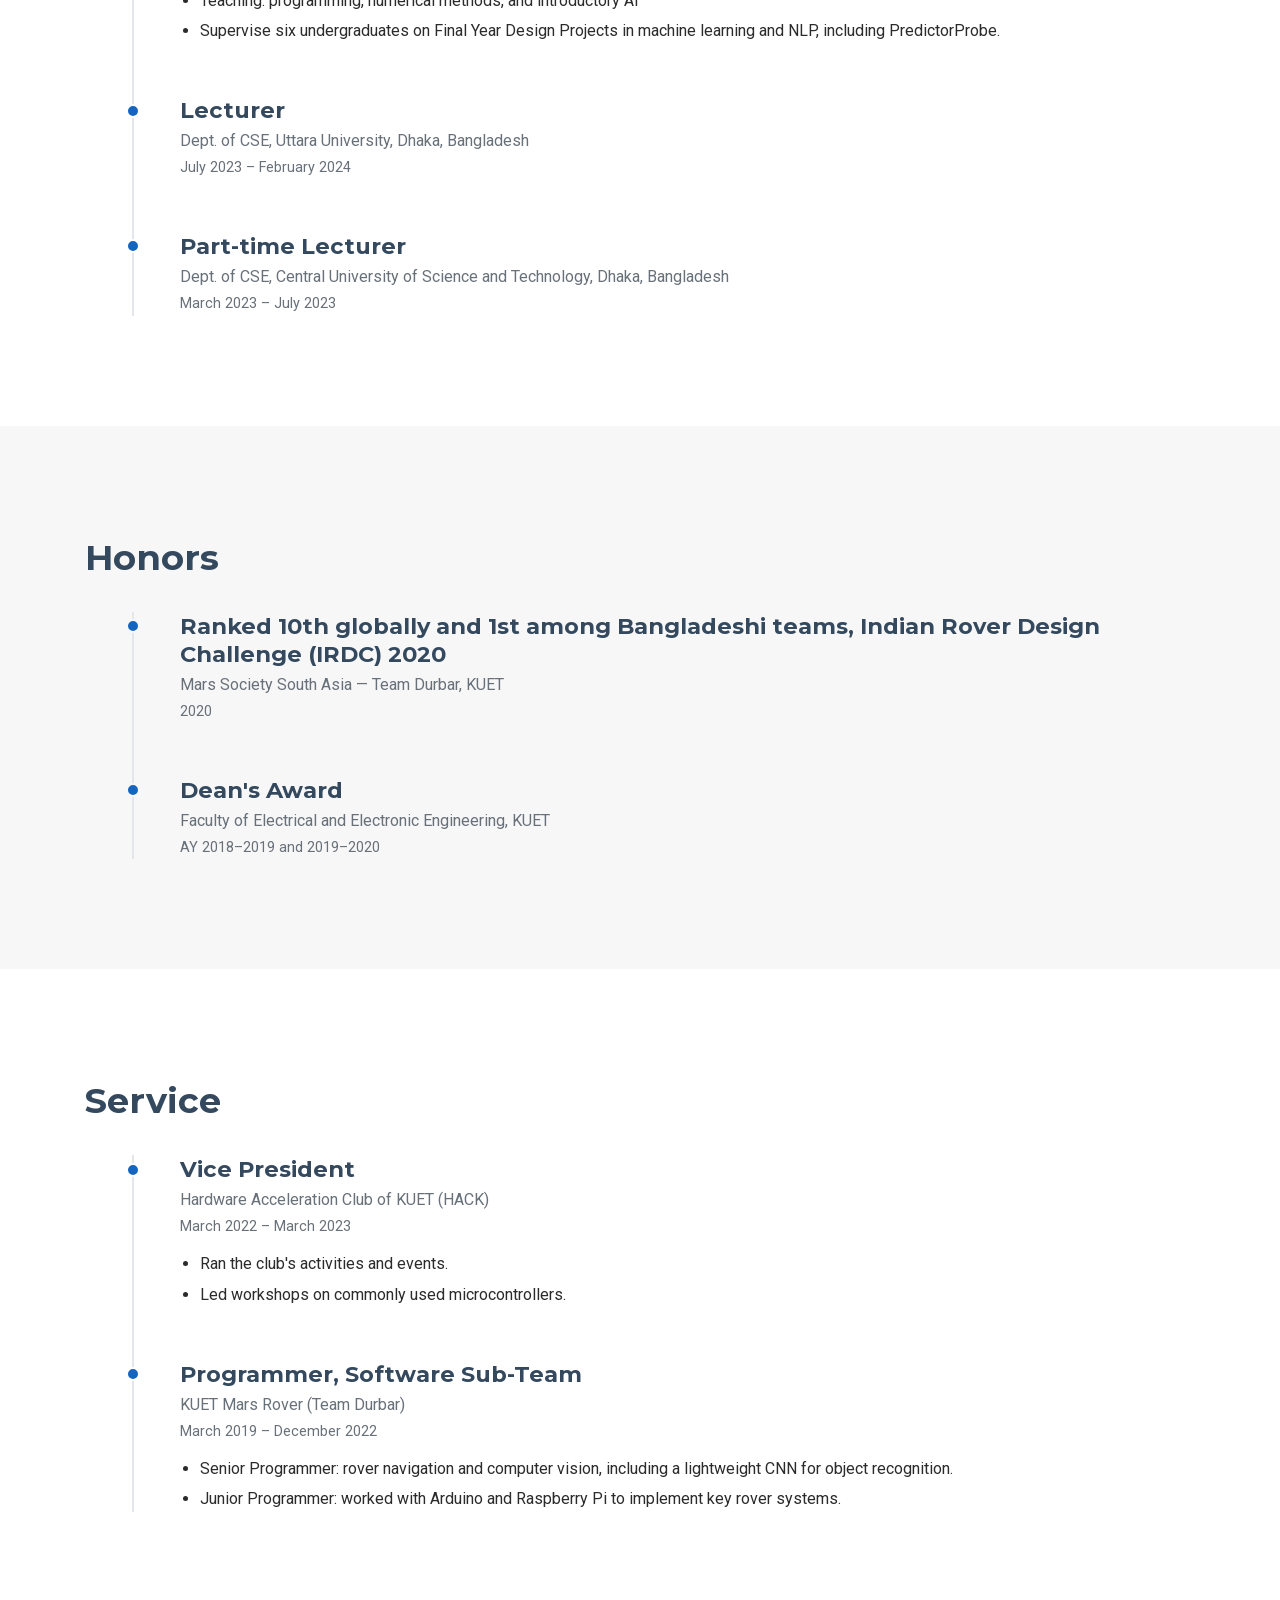
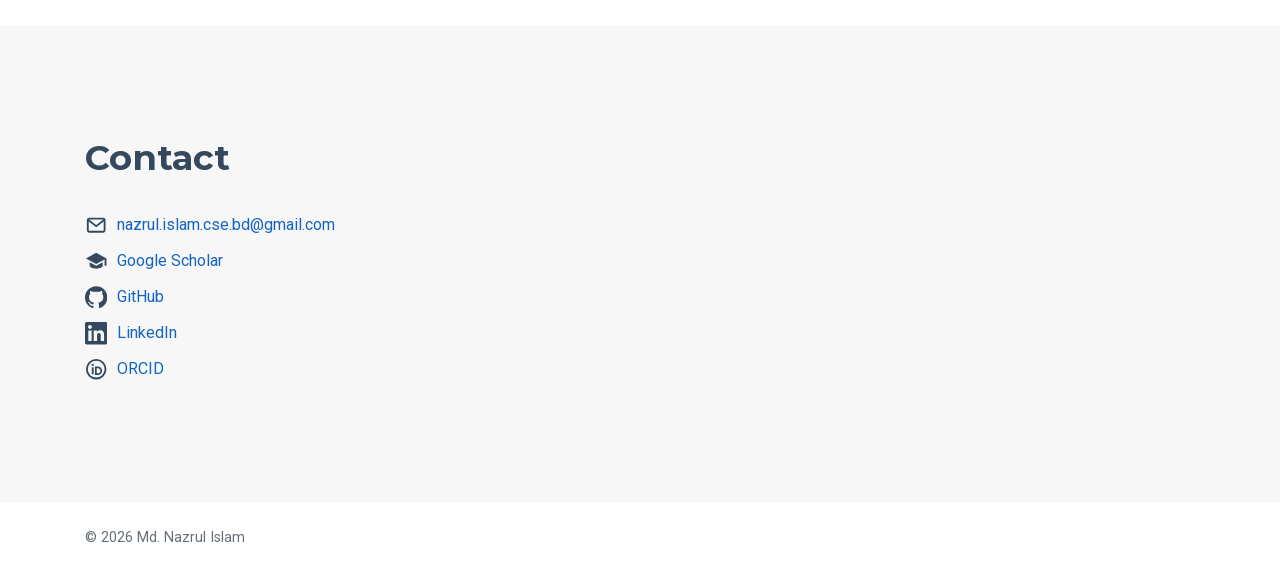
==== commit d3ea3b27: "Student paper news: mention students only" ====
--- a/index.html
+++ b/index.html
@@ -129,7 +129,7 @@
         <ul class="news-list">
           <li><span class="news-date">Nov 2026</span><span>My paper &#34;Low Scores Without a Perceptual Deficit&#34; was accepted at ICCIT 2026. It separates answer-position bias from perception on MMVP.
  <a href="#mmvp-position-bias">Paper</a></span></li>
-          <li><span class="news-date">Nov 2026</span><span>Student paper accepted at ICCIT 2026, with students Md. Arifur Alvi and Abdullah Al Saif and my colleague Md. Habibullah Belali, Assistant Professor at Southeast University. We compare seven fundus-image classifiers on 4,217 images under one fixed protocol. Weighted gated DenseNet-121 and ViT fusion reaches 94.26% mean accuracy.
+          <li><span class="news-date">Nov 2026</span><span>Student paper accepted at ICCIT 2026, with my students Md. Arifur Alvi and Abdullah Al Saif. We compare seven fundus-image classifiers on 4,217 images under one fixed protocol. Weighted gated DenseNet-121 and ViT fusion reaches 94.26% mean accuracy.
 </span></li>
         </ul>
       </div>
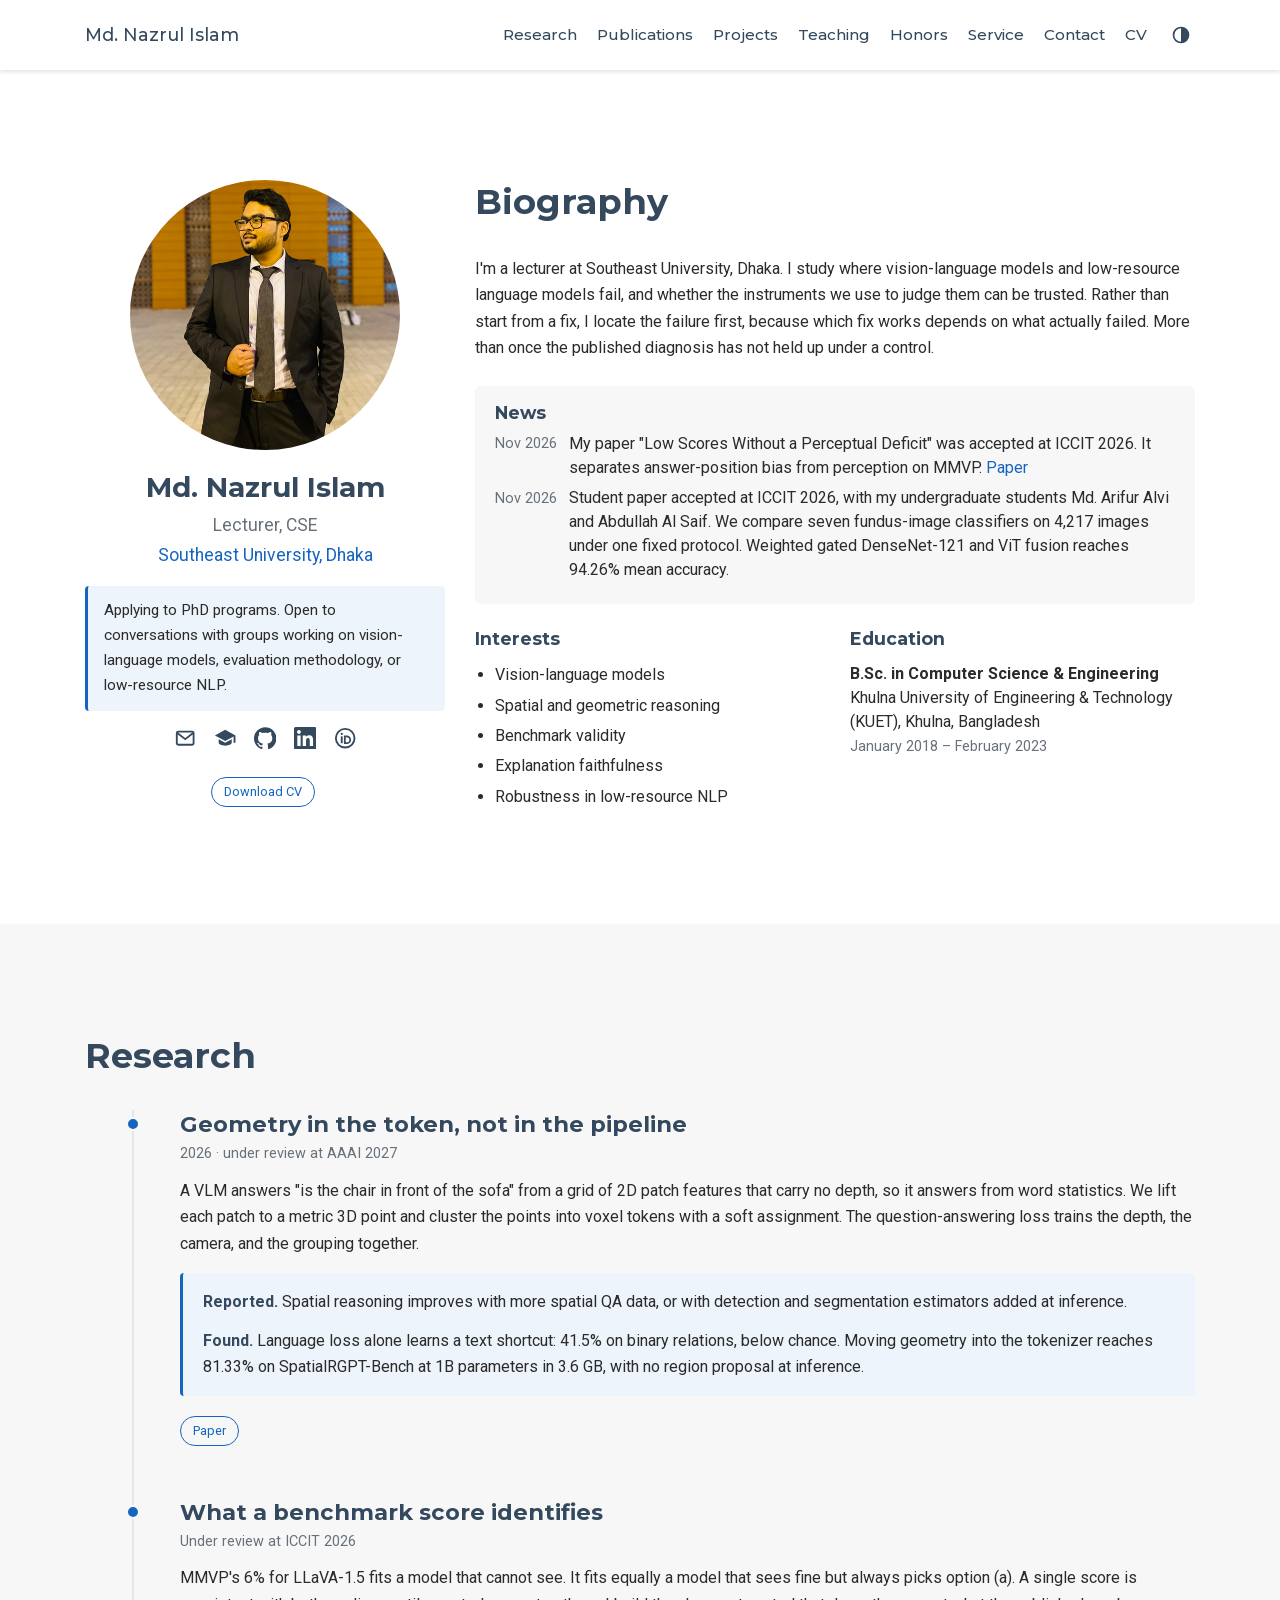
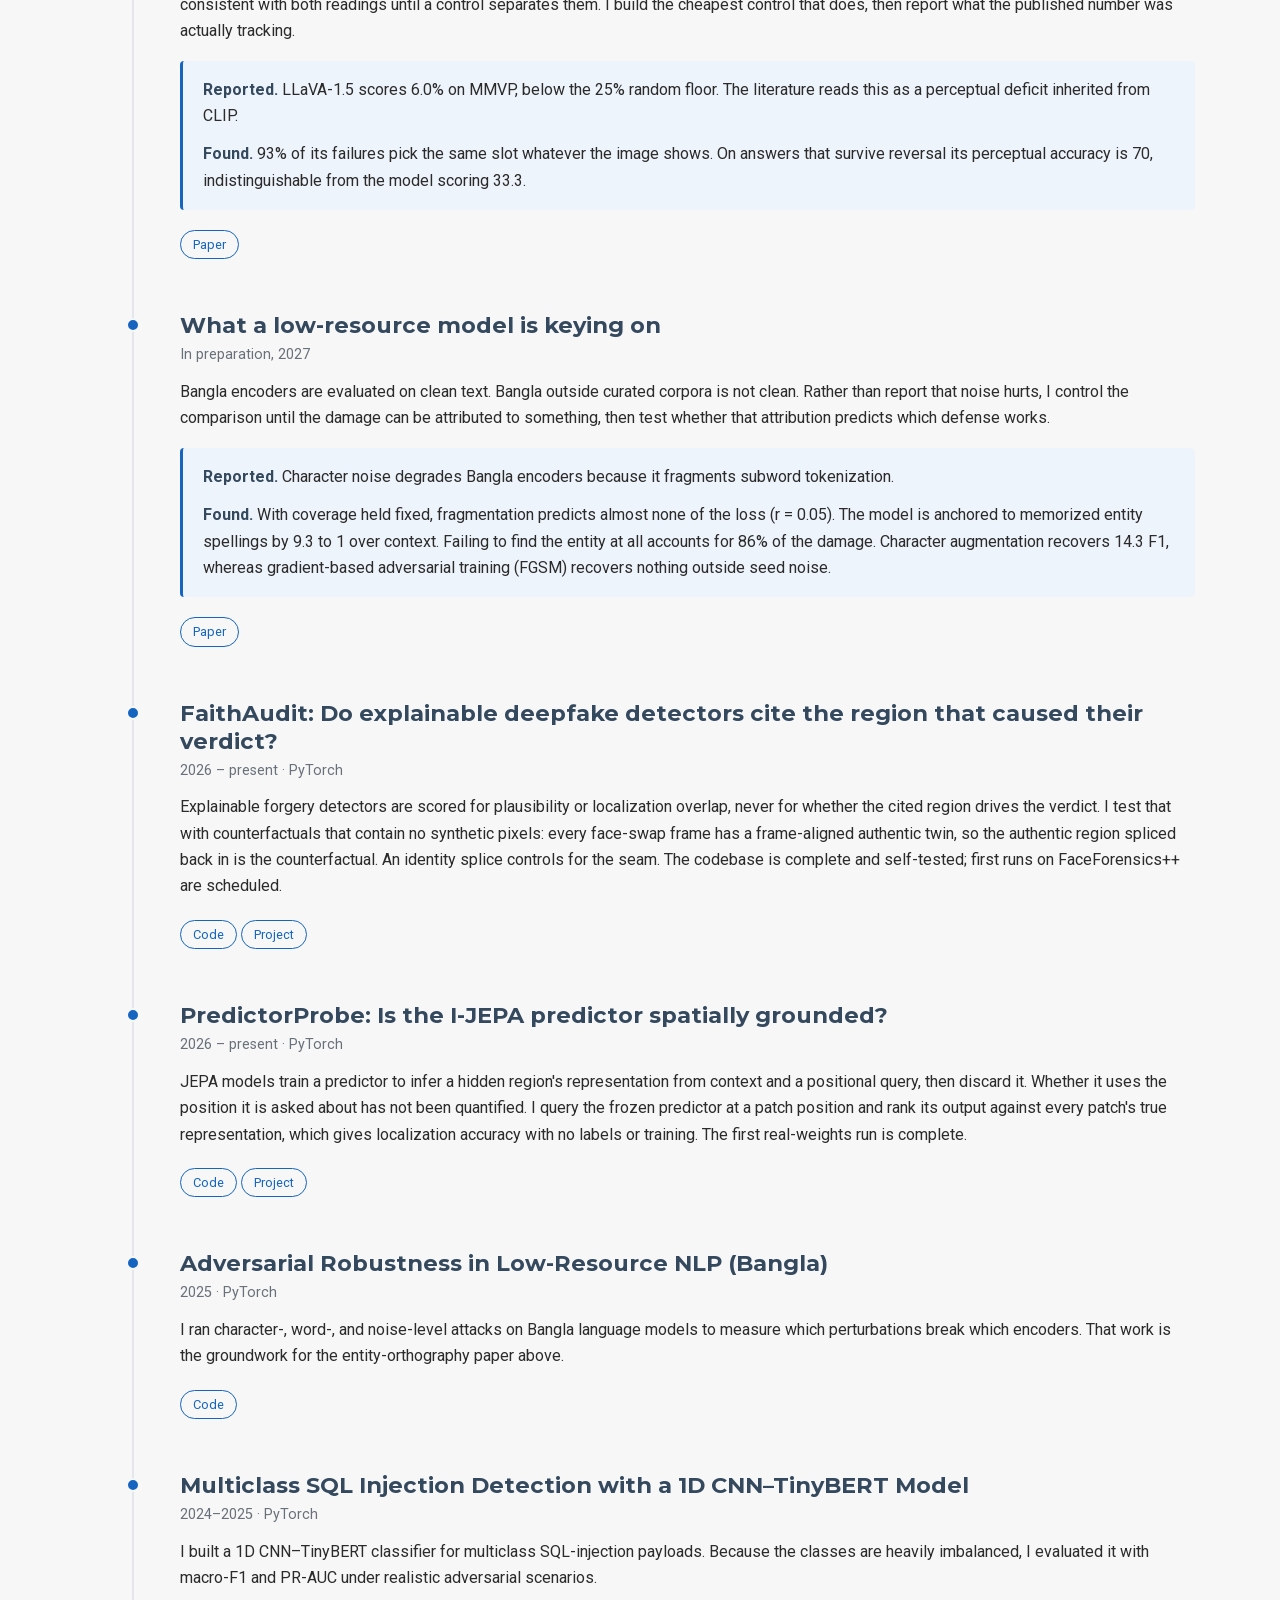
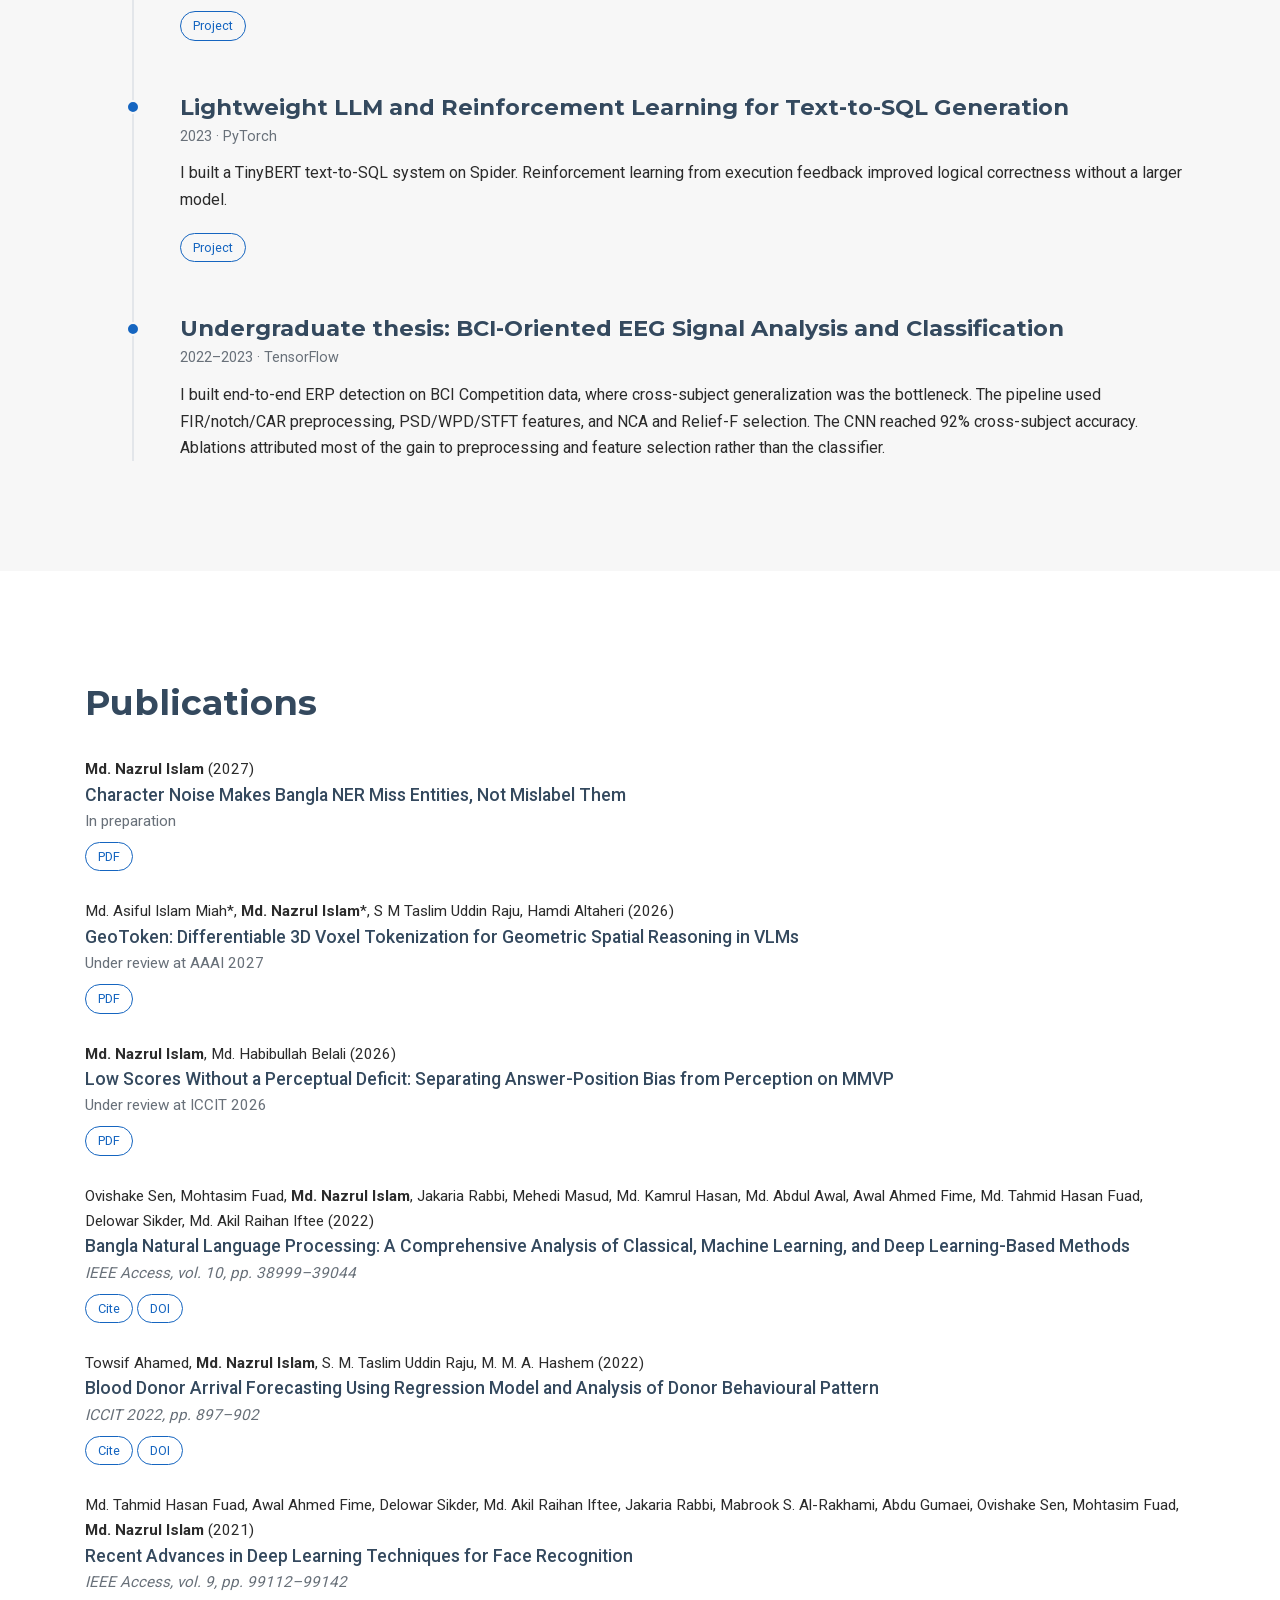
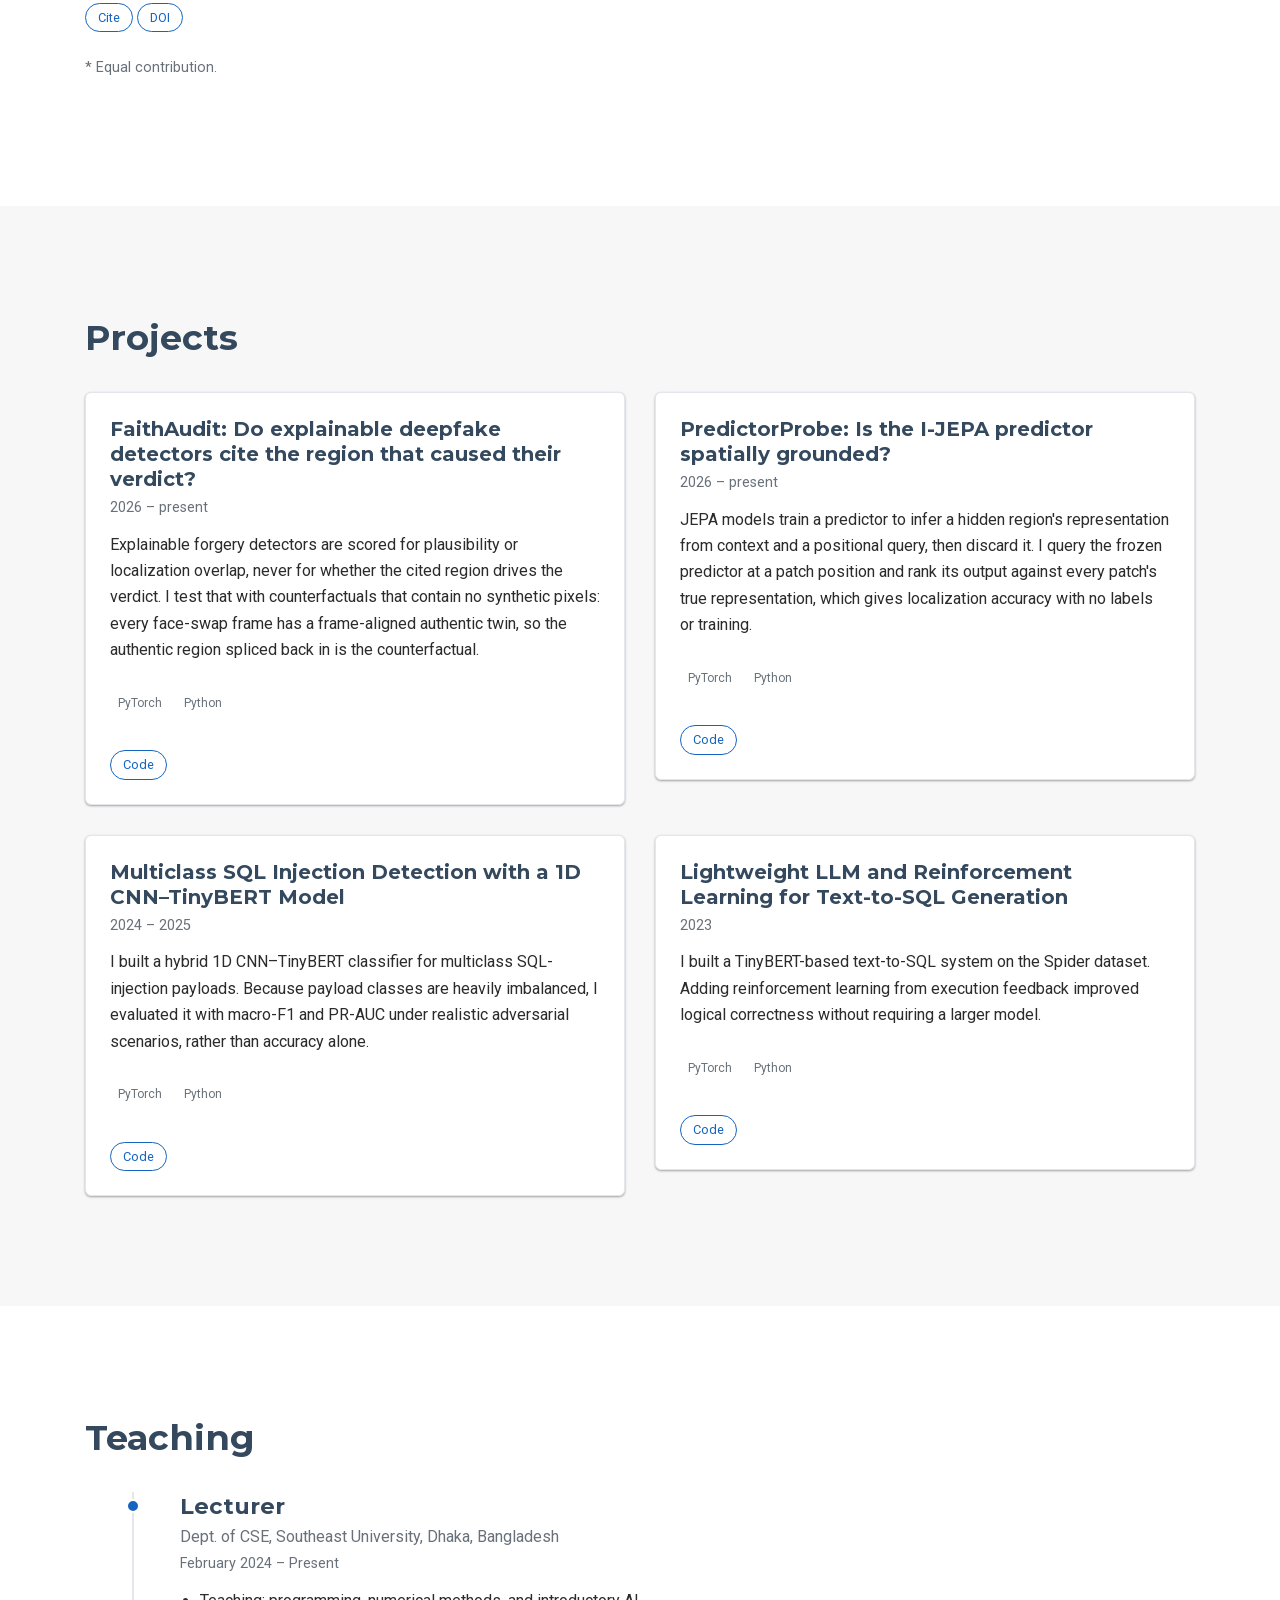
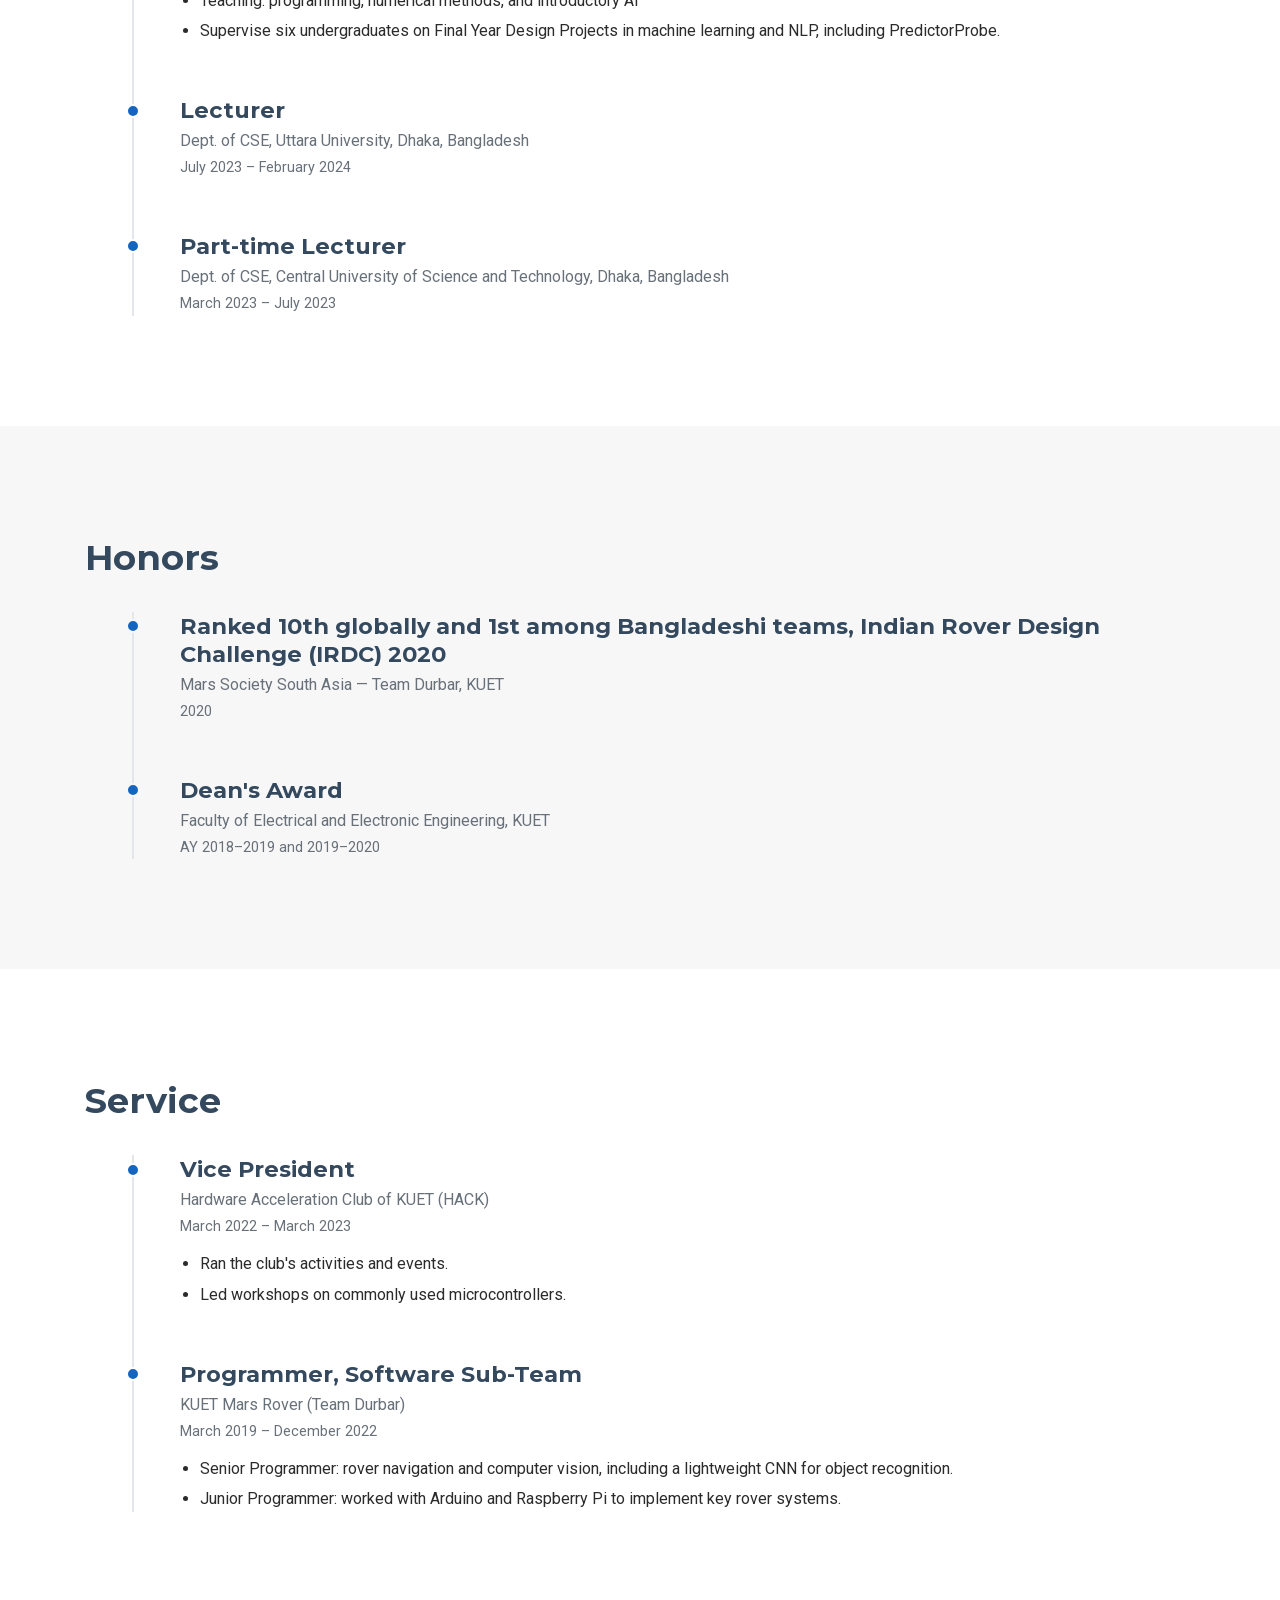
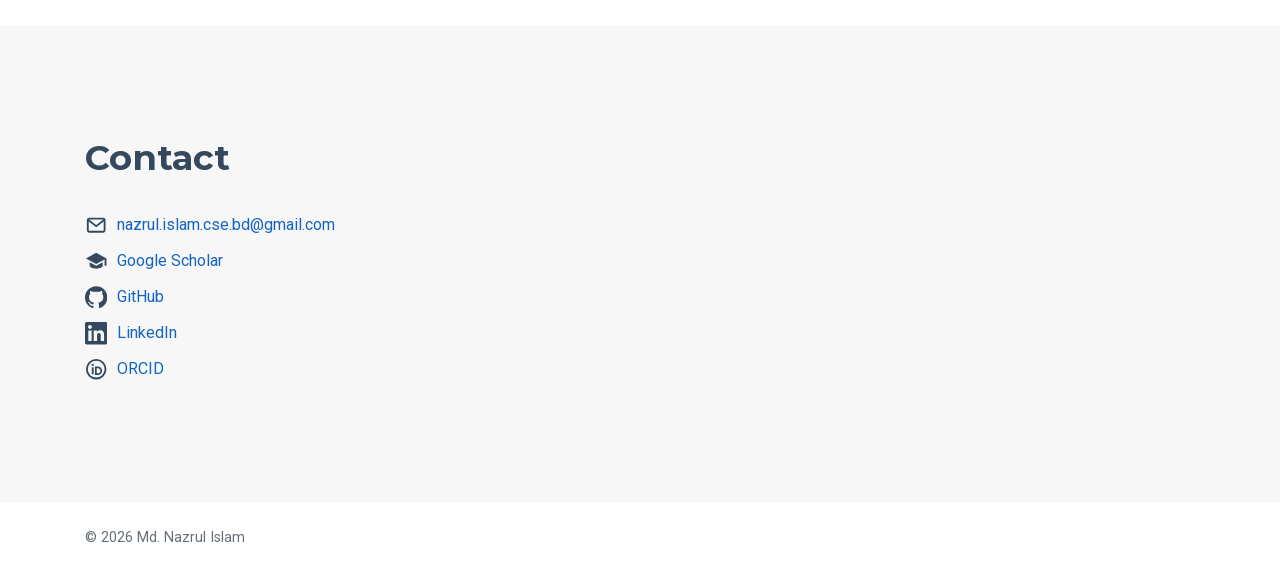
==== commit 7b65a915: "Student paper news: undergraduate students" ====
--- a/index.html
+++ b/index.html
@@ -129,7 +129,7 @@
         <ul class="news-list">
           <li><span class="news-date">Nov 2026</span><span>My paper &#34;Low Scores Without a Perceptual Deficit&#34; was accepted at ICCIT 2026. It separates answer-position bias from perception on MMVP.
  <a href="#mmvp-position-bias">Paper</a></span></li>
-          <li><span class="news-date">Nov 2026</span><span>Student paper accepted at ICCIT 2026, with my students Md. Arifur Alvi and Abdullah Al Saif. We compare seven fundus-image classifiers on 4,217 images under one fixed protocol. Weighted gated DenseNet-121 and ViT fusion reaches 94.26% mean accuracy.
+          <li><span class="news-date">Nov 2026</span><span>Student paper accepted at ICCIT 2026, with my undergraduate students Md. Arifur Alvi and Abdullah Al Saif. We compare seven fundus-image classifiers on 4,217 images under one fixed protocol. Weighted gated DenseNet-121 and ViT fusion reaches 94.26% mean accuracy.
 </span></li>
         </ul>
       </div>
